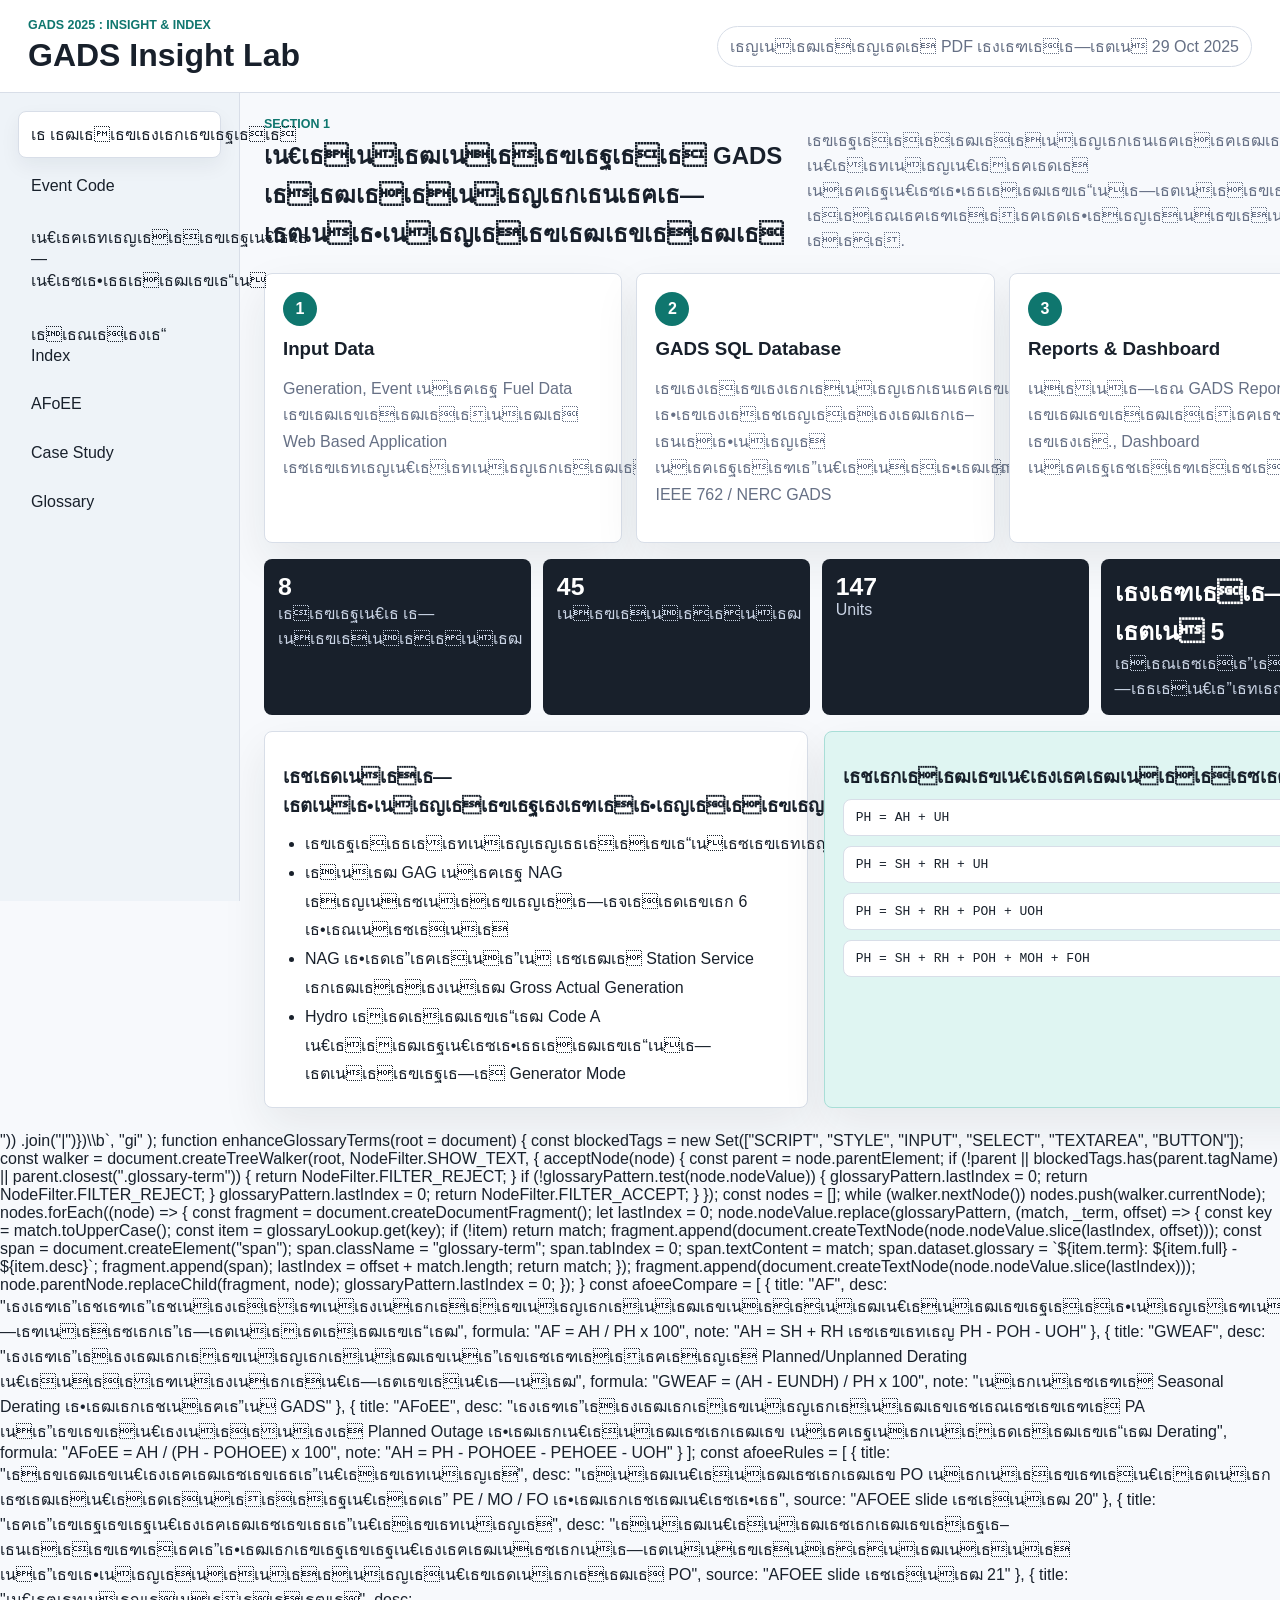
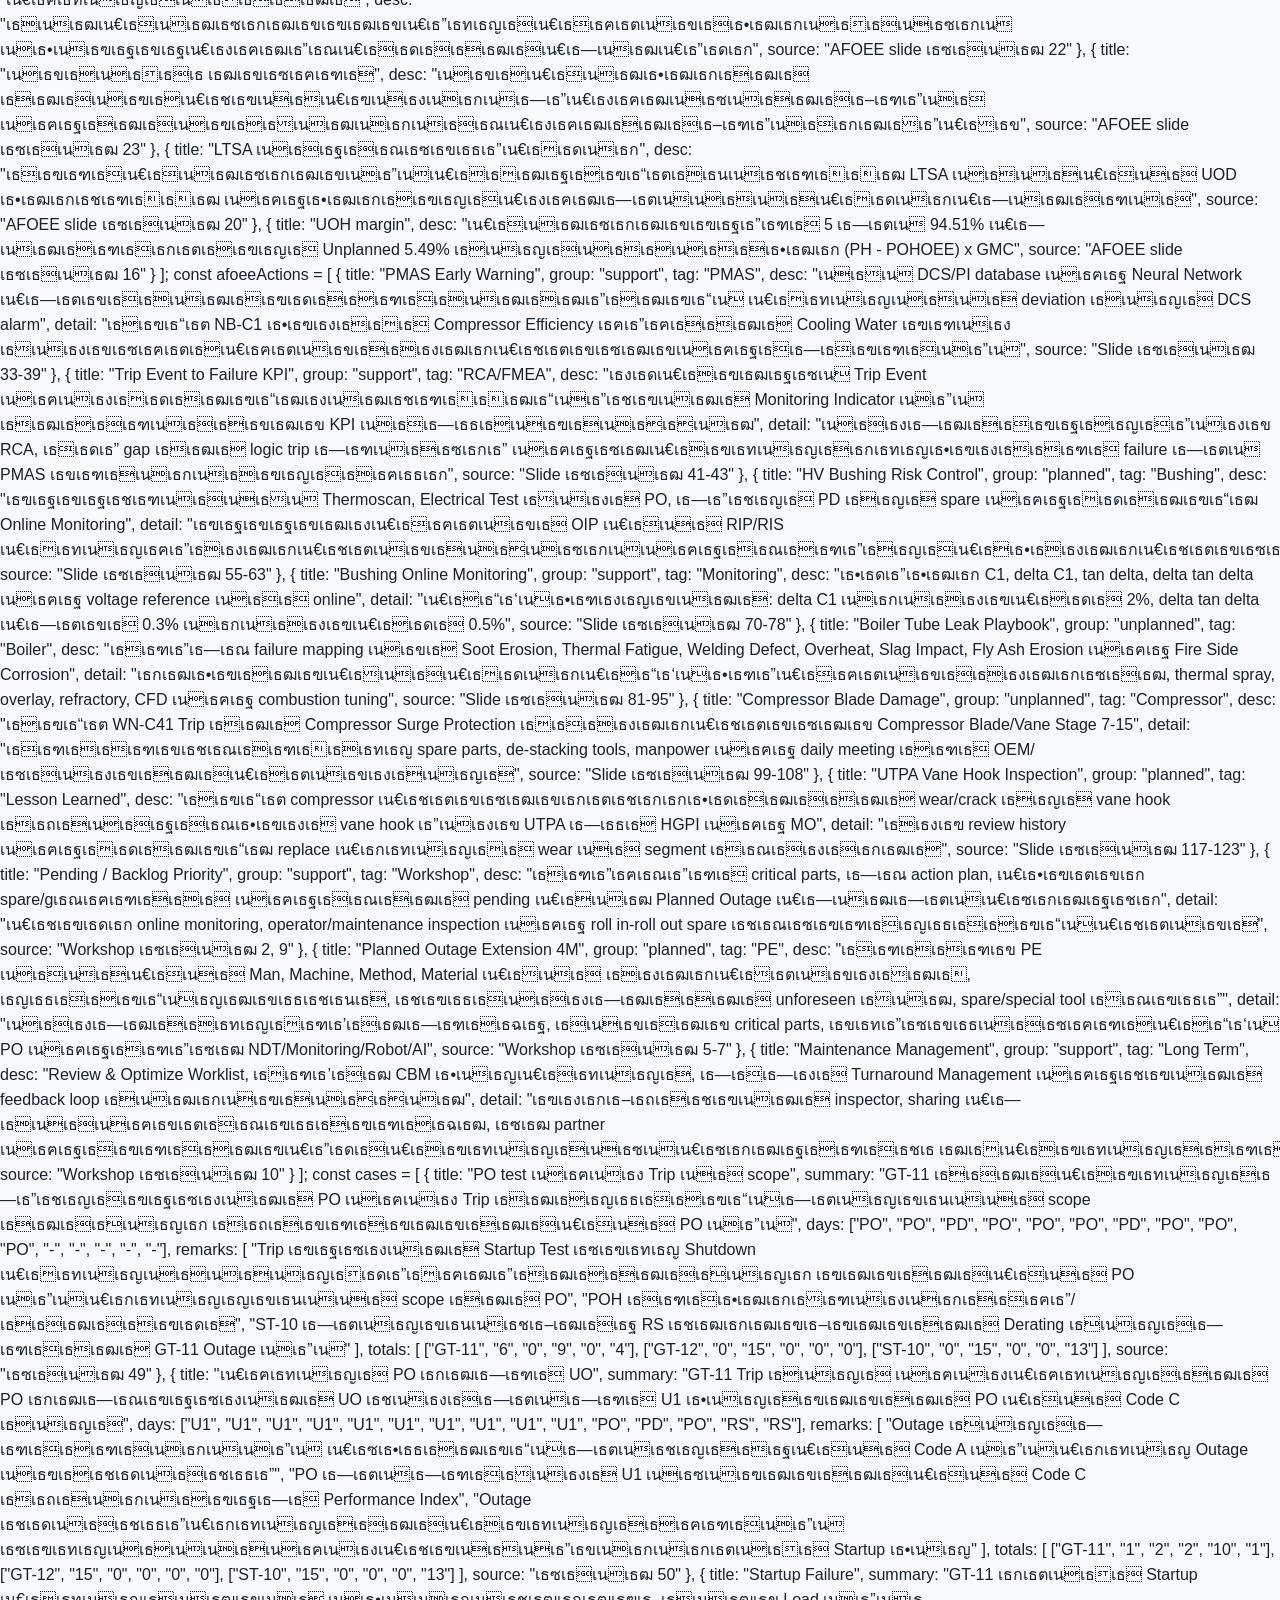
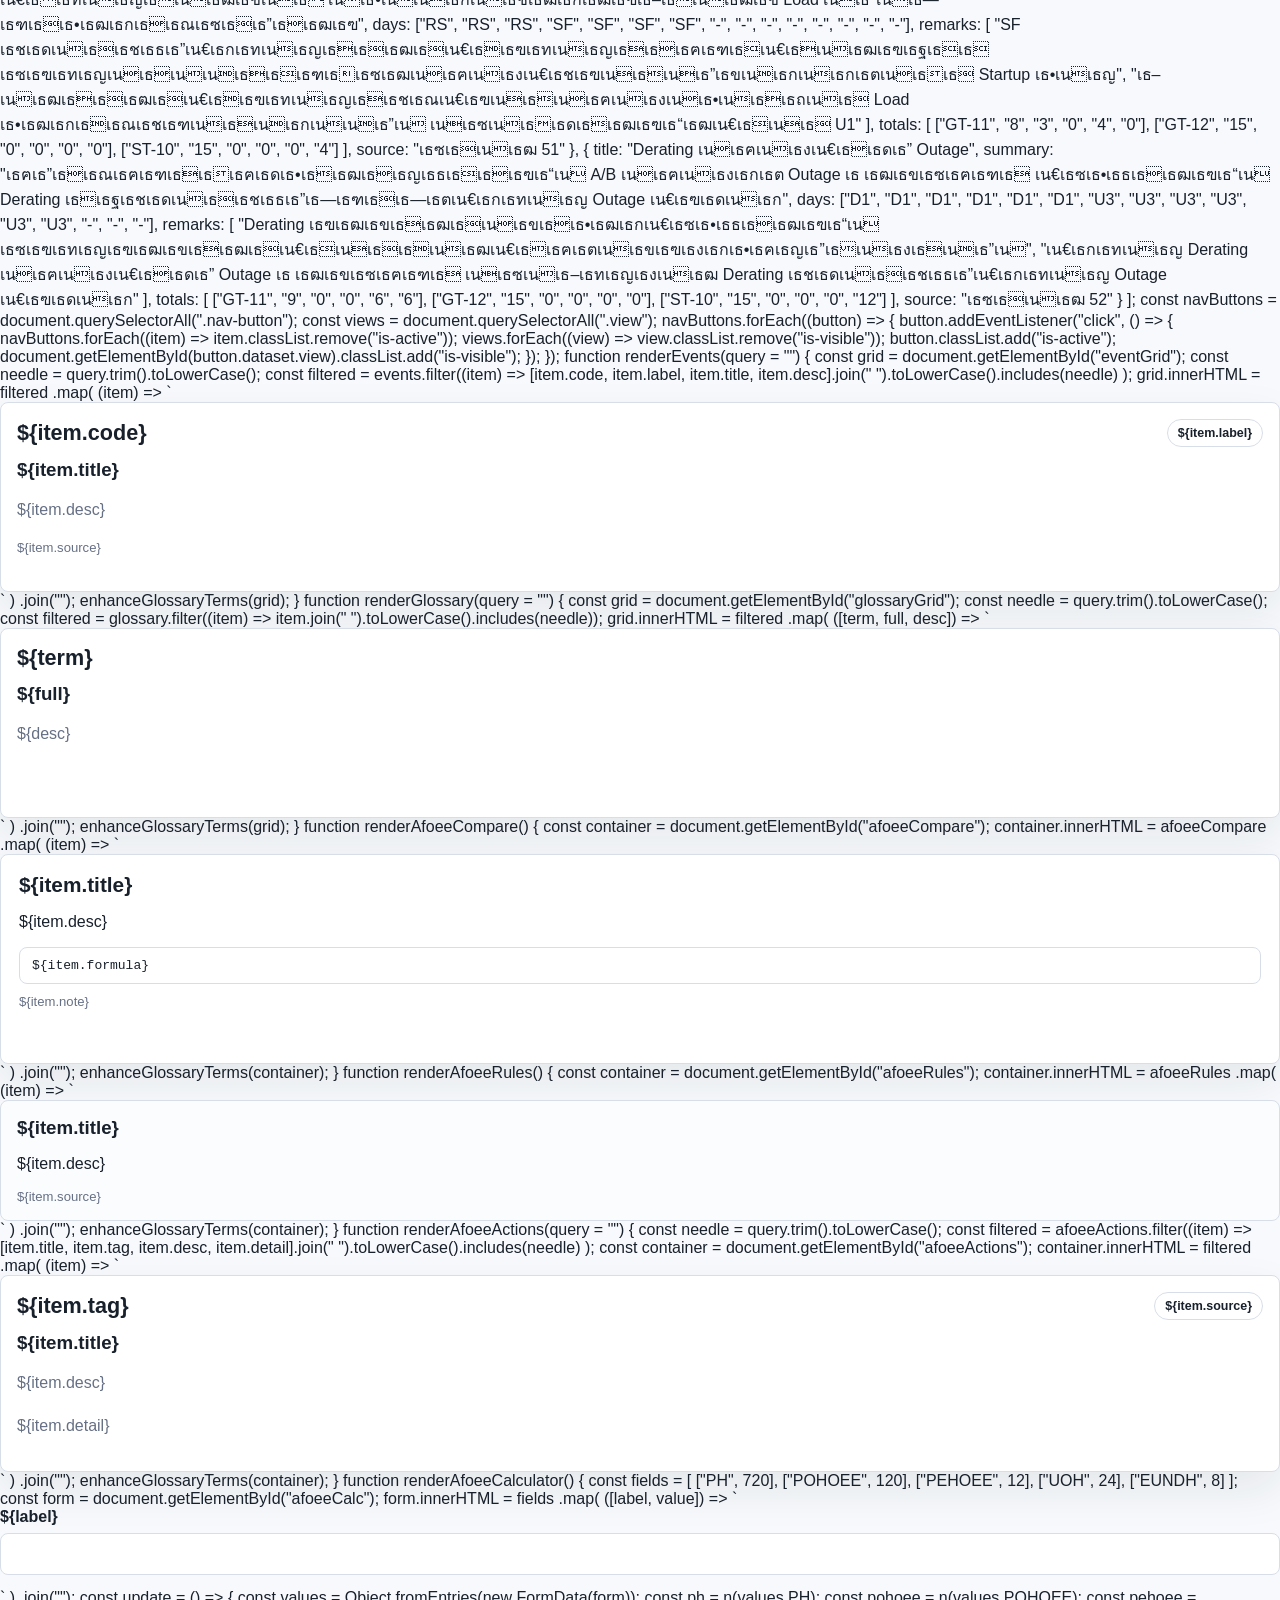
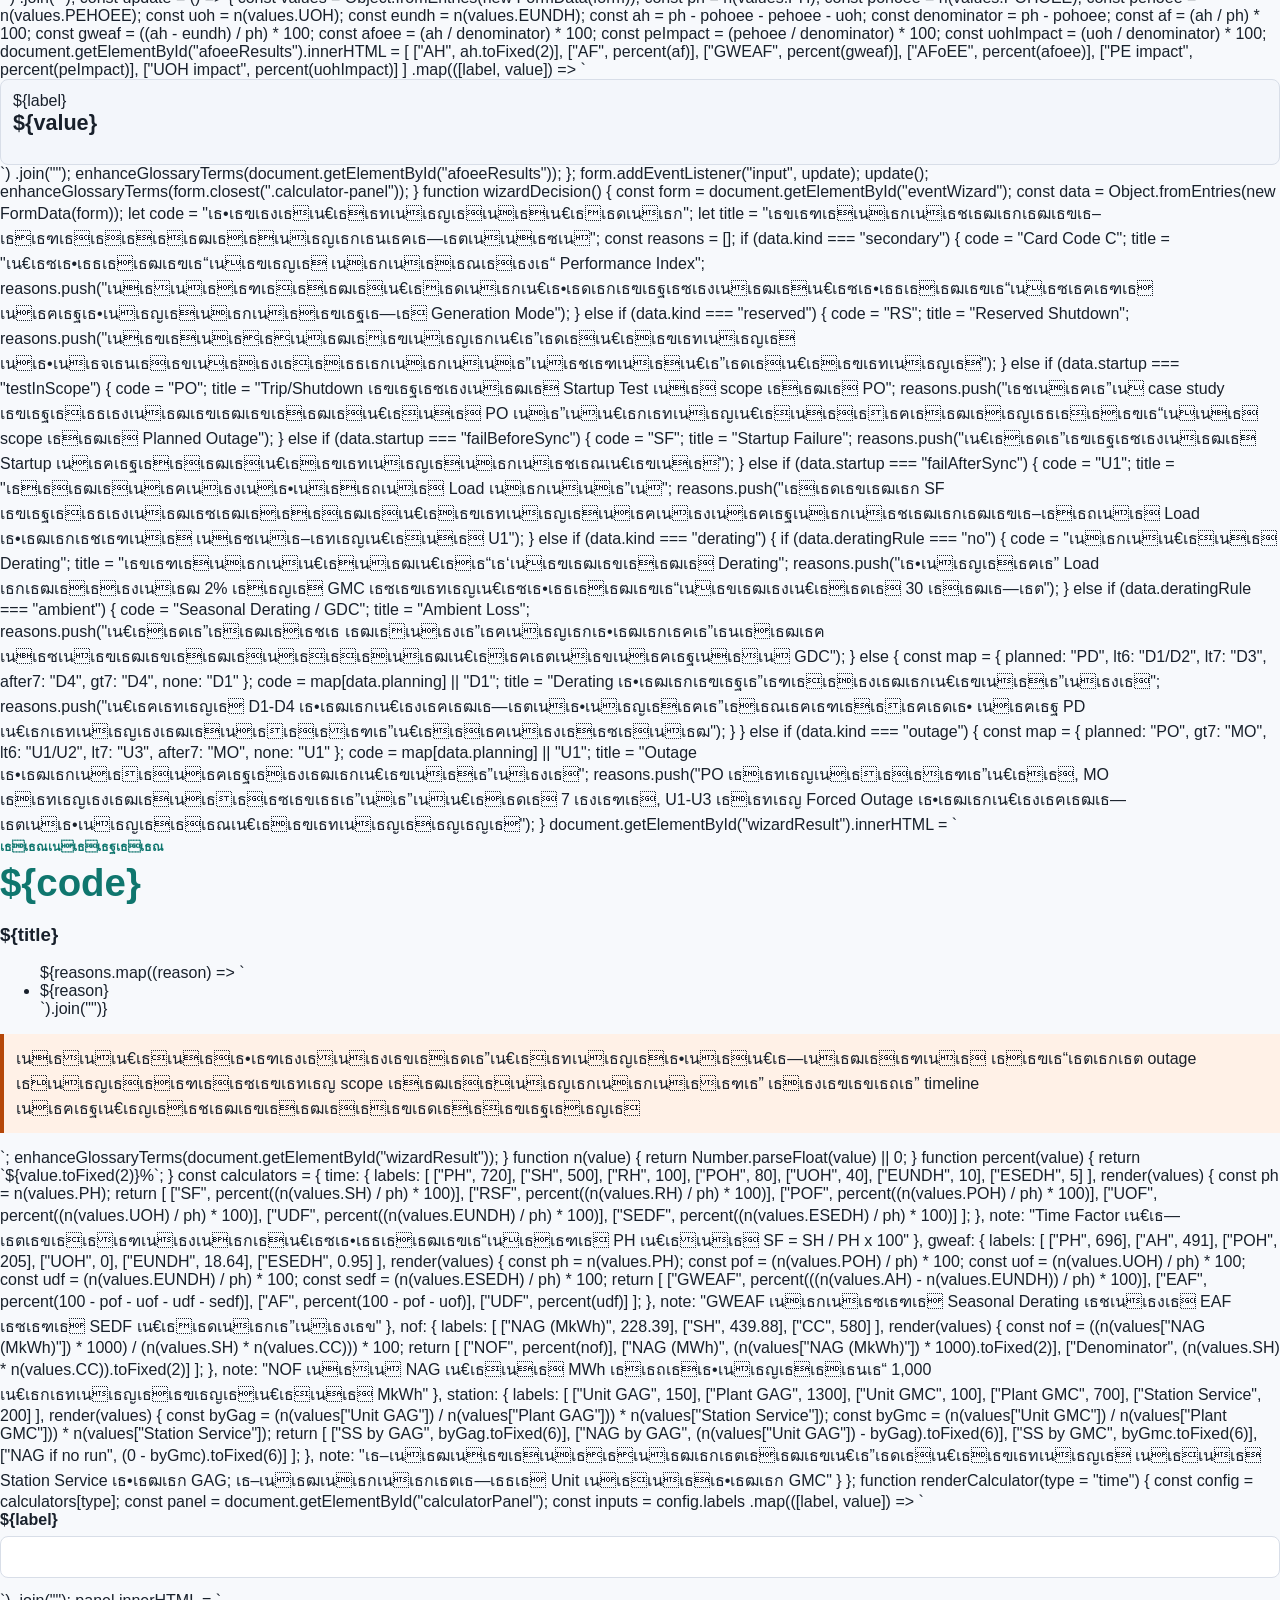
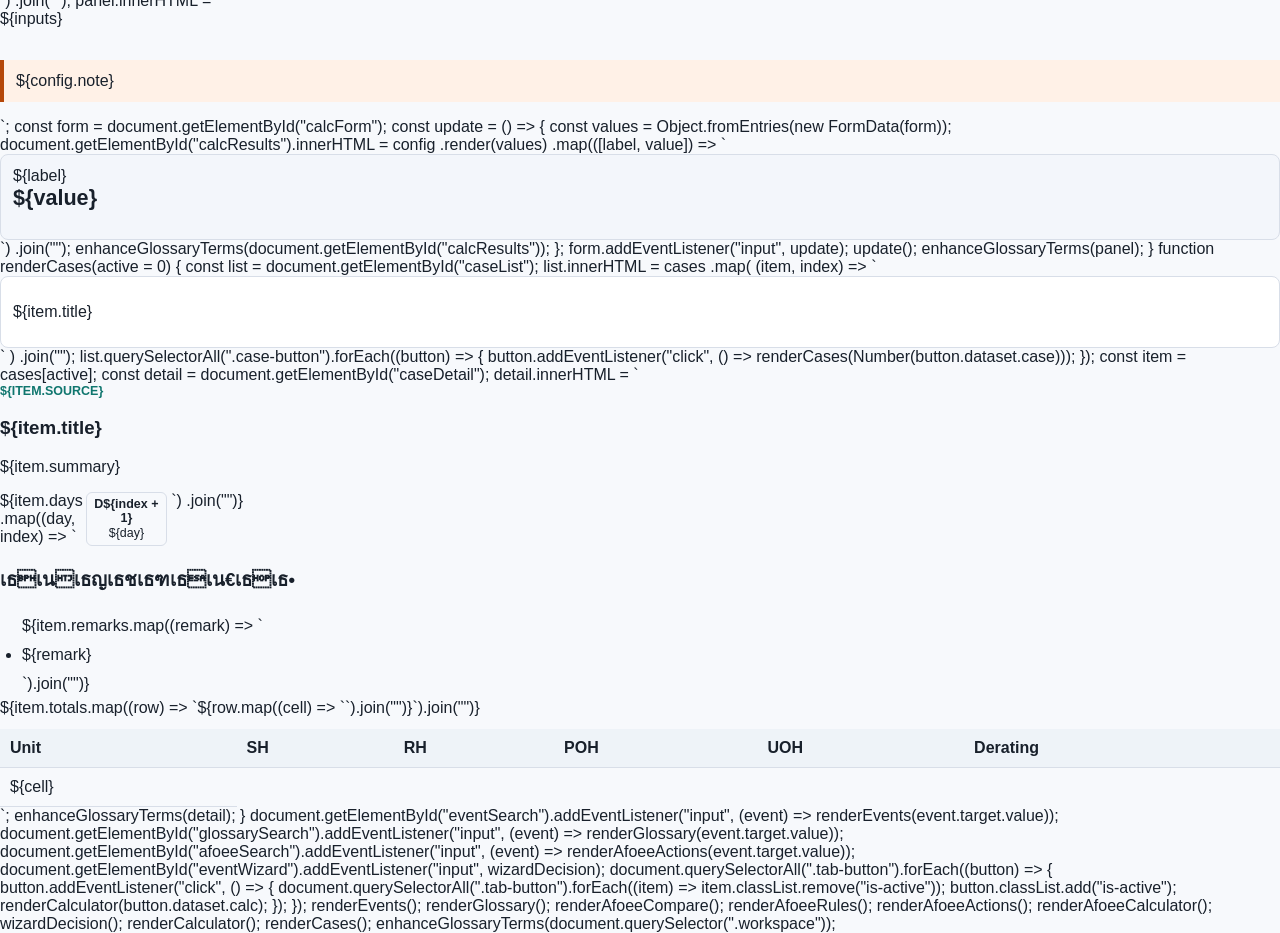
==== GADS-Insight-Lab-Standalone.html @ 8ad91e21 "Build GADS Insight Lab web app" ====
﻿<!doctype html>
<html lang="th">
  <head>
    <meta charset="utf-8" />
    <meta name="viewport" content="width=device-width, initial-scale=1" />
    <title>GADS 2025 Insight Lab</title>
    <style>
:root {
  --ink: #18202b;
  --muted: #667085;
  --line: #d8dee8;
  --paper: #f7f9fc;
  --white: #ffffff;
  --teal: #0f766e;
  --teal-soft: #dff5f2;
  --coral: #b54708;
  --coral-soft: #fff1e7;
  --indigo: #3538cd;
  --indigo-soft: #eceefe;
  --green: #287a3e;
  --red: #b42318;
  --shadow: 0 18px 45px rgba(24, 32, 43, 0.08);
}

* {
  box-sizing: border-box;
}

body {
  margin: 0;
  color: var(--ink);
  background: var(--paper);
  font-family: "Segoe UI", Tahoma, sans-serif;
  letter-spacing: 0;
}

button,
input,
select {
  font: inherit;
}

.topbar {
  min-height: 92px;
  display: flex;
  align-items: center;
  justify-content: space-between;
  gap: 20px;
  padding: 18px 28px;
  background: var(--white);
  border-bottom: 1px solid var(--line);
}

.topbar h1,
.section-head h2 {
  margin: 0;
}

.eyebrow {
  margin: 0 0 5px;
  color: var(--teal);
  font-size: 0.78rem;
  font-weight: 700;
  text-transform: uppercase;
}

.source-pill,
.legend {
  border: 1px solid var(--line);
  border-radius: 999px;
  padding: 7px 12px;
  color: var(--muted);
  background: var(--white);
  white-space: nowrap;
}

.app-shell {
  display: grid;
  grid-template-columns: 240px 1fr;
  min-height: calc(100vh - 92px);
}

.sidebar {
  position: sticky;
  top: 0;
  height: calc(100vh - 92px);
  padding: 18px;
  border-right: 1px solid var(--line);
  background: #eef3f8;
}

.nav-button,
.tab-button,
.case-button {
  width: 100%;
  min-height: 42px;
  border: 1px solid transparent;
  border-radius: 8px;
  background: transparent;
  color: var(--ink);
  cursor: pointer;
  text-align: left;
}

.nav-button {
  padding: 10px 12px;
  margin-bottom: 7px;
}

.nav-button:hover,
.nav-button.is-active {
  background: var(--white);
  border-color: var(--line);
  box-shadow: 0 8px 20px rgba(24, 32, 43, 0.06);
}

.workspace {
  padding: 24px;
  max-width: 1340px;
  width: 100%;
}

.view {
  display: none;
}

.view.is-visible {
  display: block;
}

.section-head {
  display: flex;
  align-items: flex-end;
  justify-content: space-between;
  gap: 24px;
  margin-bottom: 20px;
}

.section-head > p {
  max-width: 560px;
  margin: 0;
  color: var(--muted);
}

.flow-grid,
.event-grid,
.glossary-grid {
  display: grid;
  gap: 14px;
}

.flow-grid {
  grid-template-columns: repeat(3, minmax(0, 1fr));
}

.flow-node,
.panel,
.event-card,
.glossary-card,
.case-detail,
.decision-panel,
.calculator-panel {
  background: var(--white);
  border: 1px solid var(--line);
  border-radius: 8px;
  box-shadow: var(--shadow);
}

.flow-node {
  padding: 18px;
  min-height: 165px;
}

.flow-node span {
  display: inline-grid;
  place-items: center;
  width: 34px;
  height: 34px;
  border-radius: 50%;
  color: var(--white);
  background: var(--teal);
  font-weight: 800;
}

.flow-node h3,
.panel h3,
.event-card h3,
.glossary-card h3,
.case-detail h3 {
  margin: 12px 0 8px;
}

.flow-node p,
.event-card p,
.glossary-card p,
.case-detail p,
.panel p {
  color: var(--muted);
  line-height: 1.65;
}

.metric-strip {
  display: grid;
  grid-template-columns: repeat(4, minmax(0, 1fr));
  gap: 12px;
  margin: 16px 0;
}

.metric-strip div {
  min-height: 86px;
  padding: 14px;
  background: var(--ink);
  color: var(--white);
  border-radius: 8px;
}

.metric-strip strong {
  display: block;
  font-size: 1.55rem;
}

.metric-strip span {
  color: #c9d3e4;
}

.two-column,
.wizard-layout,
.afoee-hero {
  display: grid;
  grid-template-columns: minmax(0, 1fr) minmax(0, 1fr);
  gap: 16px;
}

.panel,
.decision-panel,
.calculator-panel,
.case-detail {
  padding: 18px;
}

.panel.accent {
  background: var(--teal-soft);
  border-color: #a8ded7;
}

.check-list {
  margin: 10px 0 0;
  padding-left: 22px;
  line-height: 1.8;
}

.formula-stack {
  display: grid;
  gap: 10px;
}

code {
  display: block;
  padding: 10px 12px;
  color: var(--ink);
  background: var(--white);
  border: 1px solid var(--line);
  border-radius: 8px;
  white-space: normal;
}

.glossary-term {
  position: relative;
  display: inline-flex;
  align-items: baseline;
  border-bottom: 1px dotted var(--teal);
  color: inherit;
  cursor: help;
}

.glossary-term:focus {
  outline: 2px solid #8fd7cf;
  outline-offset: 2px;
  border-radius: 4px;
}

.glossary-term::after {
  content: attr(data-glossary);
  position: absolute;
  left: 50%;
  bottom: calc(100% + 10px);
  z-index: 20;
  width: min(320px, 78vw);
  min-width: 220px;
  padding: 10px 12px;
  border: 1px solid #8fd7cf;
  border-radius: 8px;
  background: #10202b;
  color: var(--white);
  box-shadow: 0 14px 35px rgba(16, 32, 43, 0.22);
  font-size: 0.86rem;
  font-weight: 500;
  line-height: 1.55;
  white-space: normal;
  opacity: 0;
  pointer-events: none;
  transform: translate(-50%, 6px);
  transition: opacity 120ms ease, transform 120ms ease;
}

.glossary-term::before {
  content: "";
  position: absolute;
  left: 50%;
  bottom: calc(100% + 3px);
  z-index: 21;
  width: 12px;
  height: 12px;
  background: #10202b;
  border-right: 1px solid #8fd7cf;
  border-bottom: 1px solid #8fd7cf;
  opacity: 0;
  pointer-events: none;
  transform: translate(-50%, 6px) rotate(45deg);
  transition: opacity 120ms ease, transform 120ms ease;
}

.glossary-term:hover::after,
.glossary-term:hover::before,
.glossary-term:focus::after,
.glossary-term:focus::before {
  opacity: 1;
  transform: translate(-50%, 0);
}

.search-input {
  width: min(380px, 100%);
  min-height: 42px;
  border: 1px solid var(--line);
  border-radius: 8px;
  padding: 9px 12px;
  background: var(--white);
}

.legend-row {
  display: flex;
  flex-wrap: wrap;
  gap: 8px;
  margin-bottom: 14px;
}

.legend.planned,
.badge.planned {
  background: var(--teal-soft);
  color: var(--teal);
  border-color: #a8ded7;
}

.legend.unplanned,
.badge.unplanned {
  background: var(--coral-soft);
  color: var(--coral);
  border-color: #ffd1b8;
}

.legend.derating,
.badge.derating {
  background: var(--indigo-soft);
  color: var(--indigo);
  border-color: #c8ceff;
}

.legend.support,
.badge.support {
  background: #eef4ff;
  color: #175cd3;
  border-color: #c7d7fe;
}

.event-grid,
.glossary-grid {
  grid-template-columns: repeat(3, minmax(0, 1fr));
}

.event-card,
.glossary-card {
  padding: 16px;
  min-height: 190px;
}

.afoee-compare,
.afoee-rules {
  display: grid;
  grid-template-columns: repeat(3, minmax(0, 1fr));
  gap: 14px;
  margin: 16px 0;
}

.compare-card {
  min-height: 210px;
  padding: 18px;
  border: 1px solid var(--line);
  border-radius: 8px;
  background: var(--white);
  box-shadow: var(--shadow);
}

.compare-card strong {
  display: block;
  margin-bottom: 8px;
  font-size: 1.3rem;
}

.compare-card code {
  margin-top: 12px;
}

.rule-card {
  padding: 16px;
  border: 1px solid var(--line);
  border-radius: 8px;
  background: #fbfcfe;
}

.rule-card h3 {
  margin: 0 0 8px;
}

.subhead {
  margin-top: 24px;
}

.badge {
  display: inline-flex;
  align-items: center;
  min-height: 28px;
  border: 1px solid var(--line);
  border-radius: 999px;
  padding: 4px 10px;
  font-size: 0.78rem;
  font-weight: 700;
}

.code-title {
  display: flex;
  align-items: center;
  justify-content: space-between;
  gap: 10px;
}

.code-title strong {
  font-size: 1.35rem;
}

.source {
  margin-top: 10px;
  color: var(--muted);
  font-size: 0.82rem;
}

label {
  display: grid;
  gap: 7px;
  margin-bottom: 14px;
  font-weight: 700;
}

select,
.number-input {
  width: 100%;
  min-height: 42px;
  border: 1px solid var(--line);
  border-radius: 8px;
  padding: 8px 10px;
  background: var(--white);
  color: var(--ink);
}

.decision-code {
  font-size: 2.4rem;
  font-weight: 800;
  color: var(--teal);
}

.decision-panel ul {
  line-height: 1.75;
  padding-left: 20px;
}

.calc-tabs {
  display: flex;
  gap: 8px;
  margin-bottom: 14px;
  overflow-x: auto;
}

.tab-button {
  width: auto;
  min-width: 150px;
  padding: 8px 12px;
  text-align: center;
  border-color: var(--line);
  background: var(--white);
}

.tab-button.is-active {
  color: var(--white);
  background: var(--ink);
}

.calc-grid {
  display: grid;
  grid-template-columns: repeat(4, minmax(0, 1fr));
  gap: 12px;
}

.result-grid {
  display: grid;
  grid-template-columns: repeat(4, minmax(0, 1fr));
  gap: 10px;
  margin-top: 16px;
}

.result-box {
  min-height: 86px;
  padding: 12px;
  background: #f3f6fb;
  border: 1px solid var(--line);
  border-radius: 8px;
}

.result-box strong {
  display: block;
  font-size: 1.35rem;
}

.case-list {
  display: grid;
  grid-template-columns: repeat(4, minmax(0, 1fr));
  gap: 10px;
  margin-bottom: 14px;
}

.case-button {
  min-height: 72px;
  padding: 12px;
  background: var(--white);
  border-color: var(--line);
}

.case-button.is-active {
  color: var(--white);
  background: var(--teal);
  border-color: var(--teal);
}

.timeline {
  display: grid;
  grid-template-columns: repeat(15, minmax(34px, 1fr));
  gap: 4px;
  margin: 16px 0;
}

.day {
  min-height: 54px;
  display: grid;
  place-items: center;
  padding: 4px;
  border-radius: 6px;
  border: 1px solid var(--line);
  background: #f7f9fc;
  font-size: 0.78rem;
  text-align: center;
}

.day.po,
.day.pd {
  background: var(--teal-soft);
}

.day.uo,
.day.sf {
  background: var(--coral-soft);
}

.day.rs {
  background: #eef4ff;
}

.day.d1,
.day.d3 {
  background: var(--indigo-soft);
}

.totals {
  width: 100%;
  border-collapse: collapse;
  margin-top: 12px;
  overflow: hidden;
}

.totals th,
.totals td {
  padding: 10px;
  border-bottom: 1px solid var(--line);
  text-align: left;
}

.totals th {
  background: #eef3f8;
}

.note {
  padding: 12px;
  border-left: 4px solid var(--coral);
  background: var(--coral-soft);
}

@media (max-width: 980px) {
  .app-shell {
    grid-template-columns: 1fr;
  }

  .sidebar {
    position: static;
    height: auto;
    display: grid;
    grid-template-columns: repeat(3, minmax(0, 1fr));
    gap: 8px;
  }

  .nav-button {
    margin: 0;
    text-align: center;
  }

  .section-head,
  .topbar {
    align-items: flex-start;
    flex-direction: column;
  }

  .flow-grid,
  .event-grid,
  .glossary-grid,
  .two-column,
  .wizard-layout,
  .afoee-hero,
  .afoee-compare,
  .afoee-rules,
  .metric-strip,
  .case-list,
  .calc-grid,
  .result-grid {
    grid-template-columns: 1fr 1fr;
  }
}

@media (max-width: 640px) {
  .topbar,
  .workspace,
  .sidebar {
    padding: 14px;
  }

  .sidebar,
  .flow-grid,
  .event-grid,
  .glossary-grid,
  .two-column,
  .wizard-layout,
  .afoee-hero,
  .afoee-compare,
  .afoee-rules,
  .metric-strip,
  .case-list,
  .calc-grid,
  .result-grid {
    grid-template-columns: 1fr;
  }

  .timeline {
    grid-template-columns: repeat(5, minmax(40px, 1fr));
  }
}

</style>
  </head>
  <body>
    <header class="topbar">
      <div>
        <p class="eyebrow">GADS 2025 : Insight & Index</p>
        <h1>GADS Insight Lab</h1>
      </div>
      <div class="source-pill">เธญเนเธฒเธเธญเธดเธ PDF เธงเธฑเธเธ—เธตเน 29 Oct 2025</div>
    </header>

    <main class="app-shell">
      <aside class="sidebar" aria-label="เน€เธกเธเธนเธซเธฅเธฑเธ">
        <button class="nav-button is-active" data-view="overview">เธ เธฒเธเธฃเธงเธกเธฃเธฐเธเธ</button>
        <button class="nav-button" data-view="events">Event Code</button>
        <button class="nav-button" data-view="wizard">เน€เธฅเธทเธญเธเธเธฃเธฐเน€เธ เธ—เน€เธซเธ•เธธเธเธฒเธฃเธ“เน</button>
        <button class="nav-button" data-view="calculators">เธเธณเธเธงเธ“ Index</button>
        <button class="nav-button" data-view="afoee">AFoEE</button>
        <button class="nav-button" data-view="cases">Case Study</button>
        <button class="nav-button" data-view="glossary">Glossary</button>
      </aside>

      <section class="workspace">
        <section class="view is-visible" id="overview">
          <div class="section-head">
            <div>
              <p class="eyebrow">Section 1</p>
              <h2>เน€เธเนเธฒเนเธเธฃเธฐเธเธ GADS เธเธฒเธเธเนเธญเธกเธนเธฅเธ—เธตเนเธ•เนเธญเธเธฃเธฒเธขเธเธฒเธ</h2>
            </div>
            <p>เธฃเธฐเธเธเธเธฒเธเธเนเธญเธกเธนเธฅเธเธฅเธฒเธเธชเธณเธซเธฃเธฑเธเธเนเธญเธกเธนเธฅเธเธฒเธฃเธเธฅเธดเธ• เน€เธเธทเนเธญเน€เธเธฅเธดเธ เนเธฅเธฐเน€เธซเธ•เธธเธเธฒเธฃเธ“เนเธ—เธตเนเธเธฃเธฐเธ—เธเธเธณเธฅเธฑเธเธเธฅเธดเธ•เธเธญเธเนเธฃเธเนเธเธเนเธฒ เธเธเธ.</p>
          </div>

          <div class="flow-grid">
            <article class="flow-node">
              <span>1</span>
              <h3>Input Data</h3>
              <p>Generation, Event เนเธฅเธฐ Fuel Data เธฃเธฒเธขเธเธฒเธเธเนเธฒเธ Web Based Application เธซเธฃเธทเธญเน€เธเธทเนเธญเธกเธเธฒเธเธเนเธญเธกเธนเธฅเนเธฃเธเนเธเธเนเธฒ</p>
            </article>
            <article class="flow-node">
              <span>2</span>
              <h3>GADS SQL Database</h3>
              <p>เธฃเธงเธเธฃเธงเธกเธเนเธญเธกเธนเธฅเธฃเธฒเธขเน€เธ”เธทเธญเธ เธ•เธฃเธงเธเธชเธญเธเธเธงเธฒเธกเธ–เธนเธเธ•เนเธญเธ เนเธฅเธฐเธเธฑเธ”เน€เธเนเธเธ•เธฒเธกเธเธดเธขเธฒเธก IEEE 762 / NERC GADS</p>
            </article>
            <article class="flow-node">
              <span>3</span>
              <h3>Reports & Dashboard</h3>
              <p>เนเธเนเธ—เธณ GADS Report 1-8, เธฃเธฒเธขเธเธฒเธเธเธฅเธชเธฒเธขเธเธฒเธ เธฃเธงเธ., Dashboard เนเธฅเธฐเธชเธเธฑเธเธชเธเธธเธเธซเธเนเธงเธขเธเธฒเธเธญเธทเนเธ</p>
            </article>
          </div>

          <div class="metric-strip">
            <div><strong>8</strong><span>เธเธฃเธฐเน€เธ เธ—เนเธฃเธเนเธเธเนเธฒ</span></div>
            <div><strong>45</strong><span>เนเธฃเธเนเธเธเนเธฒ</span></div>
            <div><strong>147</strong><span>Units</span></div>
            <div><strong>เธงเธฑเธเธ—เธตเน 5</strong><span>เธเธณเธซเธเธ”เธเธณเน€เธเนเธฒเธเนเธญเธกเธนเธฅเธ—เธธเธเน€เธ”เธทเธญเธ</span></div>
          </div>

          <div class="two-column">
            <section class="panel">
              <h3>เธชเธดเนเธเธ—เธตเนเธ•เนเธญเธเธฃเธฐเธงเธฑเธเธ•เธญเธเธเธฃเธญเธเธเนเธญเธกเธนเธฅ</h3>
              <ul class="check-list">
                <li>เธฃเธฐเธเธธเธเธทเนเธญเธญเธธเธเธเธฃเธ“เนเธซเธฃเธทเธญเธชเธฑเธเธเธฒเธ“เน€เธเนเธเธเธทเนเธญเน€เธ•เนเธก</li>
                <li>เธเนเธฒ GAG เนเธฅเธฐ NAG เธเธญเนเธซเนเธเธฃเธญเธเธ—เธจเธเธดเธขเธก 6 เธ•เธณเนเธซเธเนเธ</li>
                <li>NAG เธ•เธดเธ”เธฅเธเนเธ”เน เธซเธฒเธ Station Service เธกเธฒเธเธเธงเนเธฒ Gross Actual Generation</li>
                <li>Hydro เธเธดเธเธฒเธฃเธ“เธฒ Code A เน€เธเธเธฒเธฐเน€เธซเธ•เธธเธเธฒเธฃเธ“เนเธ—เธตเนเธเธฃเธฐเธ—เธ Generator Mode</li>
              </ul>
            </section>
            <section class="panel accent">
              <h3>เธชเธกเธเธฒเธฃเน€เธงเธฅเธฒเนเธเธเธซเธฅเธฑเธ</h3>
              <div class="formula-stack">
                <code>PH = AH + UH</code>
                <code>PH = SH + RH + UH</code>
                <code>PH = SH + RH + POH + UOH</code>
                <code>PH = SH + RH + POH + MOH + FOH</code>
              </div>
            </section>
          </div>
        </section>

        <section class="view" id="events">
          <div class="section-head">
            <div>
              <p class="eyebrow">Section 2</p>
              <h2>Event Code เธ—เธตเนเธชเนเธเธเธฅเธ•เนเธญ Performance Index</h2>
            </div>
            <input class="search-input" id="eventSearch" type="search" placeholder="เธเนเธเธซเธฒ เน€เธเนเธ PO, U1, Derating" />
          </div>
          <div class="legend-row">
            <span class="legend planned">Planned</span>
            <span class="legend unplanned">Unplanned</span>
            <span class="legend derating">Derating</span>
            <span class="legend support">Support</span>
          </div>
          <div class="event-grid" id="eventGrid"></div>
        </section>

        <section class="view" id="wizard">
          <div class="section-head">
            <div>
              <p class="eyebrow">Decision Helper</p>
              <h2>เธเนเธงเธขเน€เธฅเธทเธญเธ Event Type เธเธฒเธเน€เธเธทเนเธญเธเนเธเธเธฃเธดเธ</h2>
            </div>
            <p>เธ•เธญเธเธเธณเธ–เธฒเธกเธชเธฑเนเธ เน เน€เธเธทเนเธญเธ”เธนเธเธณเนเธเธฐเธเธณเน€เธเธทเนเธญเธเธ•เนเธ เธเธฃเนเธญเธกเน€เธซเธ•เธธเธเธฅเธญเนเธฒเธเธญเธดเธเธเธฒเธเธเธดเธขเธฒเธกเนเธเนเธเธฅเน</p>
          </div>
          <div class="wizard-layout">
            <form class="panel" id="eventWizard">
              <label>
                เธฅเธฑเธเธฉเธ“เธฐเน€เธซเธ•เธธเธเธฒเธฃเธ“เน
                <select name="kind">
                  <option value="outage">เธซเธขเธธเธ”เน€เธเธฃเธทเนเธญเธ / เนเธกเนเธเธฃเนเธญเธกเน€เธ”เธดเธเน€เธเธฃเธทเนเธญเธ</option>
                  <option value="derating">เธฅเธ”เธเธณเธฅเธฑเธเธเธฅเธดเธ• เนเธ•เนเธขเธฑเธเน€เธ”เธดเธเน€เธเธฃเธทเนเธญเธเนเธ”เน</option>
                  <option value="reserved">เธเธฃเนเธญเธกเน€เธ”เธดเธเน€เธเธฃเธทเนเธญเธ เนเธ•เนเนเธกเนเนเธ”เนเธ–เธนเธเธชเธฑเนเธเน€เธ”เธดเธเน€เธเธฃเธทเนเธญเธ</option>
                  <option value="secondary">เธเธฒเธเน€เธเธดเนเธกเน€เธ•เธดเธกเธฃเธฐเธซเธงเนเธฒเธเน€เธซเธ•เธธเธเธฒเธฃเธ“เนเธซเธฅเธฑเธ</option>
                </select>
              </label>
              <label>
                เธกเธตเนเธเธเธฅเนเธงเธเธซเธเนเธฒเธเธฑเธ”เน€เธเธเธซเธฃเธทเธญเนเธกเน
                <select name="planning">
                  <option value="planned">เธกเธตเนเธเธ Planned Outage</option>
                  <option value="gt7">เธงเธฒเธเนเธเธเธซเธขเธธเธ”เนเธ”เนเธฅเนเธงเธเธซเธเนเธฒเน€เธเธดเธ 7 เธงเธฑเธ</option>
                  <option value="lt6">เธ•เนเธญเธเธ”เธณเน€เธเธดเธเธเธฒเธฃเธ—เธฑเธเธ—เธตเธซเธฃเธทเธญเธ เธฒเธขเนเธ 6 เธเธฑเนเธงเนเธกเธ</option>
                  <option value="lt7">เน€เธฅเธทเนเธญเธเนเธ”เนเน€เธเธดเธ 6 เธเธฑเนเธงเนเธกเธ เนเธ•เนเนเธกเนเน€เธเธดเธ 7 เธงเธฑเธ</option>
                  <option value="after7">เน€เธฅเธทเนเธญเธเนเธ”เนเน€เธเธดเธ 7 เธงเธฑเธ เธเนเธญเธ PO เธเธฃเธฑเนเธเธซเธเนเธฒ</option>
                  <option value="none">เนเธกเนเน€เธเธตเนเธขเธงเธเธฑเธเนเธเธ</option>
                </select>
              </label>
              <label>
                เธชเธ–เธฒเธเธฐเธฃเธฐเธซเธงเนเธฒเธ Startup
                <select name="startup">
                  <option value="none">เนเธกเนเนเธเน Startup</option>
                  <option value="failBeforeSync">Startup เนเธฅเนเธงเธเธเธฒเธเน€เธเธฃเธทเนเธญเธเนเธกเนเธชเธณเน€เธฃเนเธ</option>
                  <option value="failAfterSync">เธเธเธฒเธเนเธฅเนเธง เนเธ•เนเธเธถเนเธ Load เธ•เธฒเธกเธชเธฑเนเธเนเธกเนเนเธ”เน</option>
                  <option value="testInScope">Trip/Shutdown เธฃเธฐเธซเธงเนเธฒเธ Startup Test เนเธ scope เธเธฒเธ PO</option>
                </select>
              </label>
              <label>
                เธเธฒเธฃเธฅเธ”เธเธณเธฅเธฑเธเธเธฅเธดเธ•เน€เธเนเธฒเน€เธเธ“เธ‘เน Derating เธซเธฃเธทเธญเนเธกเน
                <select name="deratingRule">
                  <option value="yes">เธฅเธ” Load เธกเธฒเธเธเธงเนเธฒ 2% เธเธญเธ GMC เธซเธฃเธทเธญเธขเธฒเธงเน€เธเธดเธ 30 เธเธฒเธ—เธต</option>
                  <option value="no">เนเธกเนเน€เธเนเธฒเน€เธเธ“เธ‘เน</option>
                  <option value="ambient">เน€เธเธดเธ”เธเธฒเธ Ambient / Seasonal Loss</option>
                </select>
              </label>
            </form>
            <section class="decision-panel" id="wizardResult"></section>
          </div>
        </section>

        <section class="view" id="calculators">
          <div class="section-head">
            <div>
              <p class="eyebrow">Section 3</p>
              <h2>เน€เธเธฃเธทเนเธญเธเธเธดเธ”เน€เธฅเธ Performance Index</h2>
            </div>
            <p>เนเธชเนเธเนเธฒเธ•เธฑเธงเธญเธขเนเธฒเธเนเธฅเนเธงเธ”เธนเธเธฅเธ—เธฑเธเธ—เธต เน€เธซเธกเธฒเธฐเธชเธณเธซเธฃเธฑเธเธ—เธงเธ logic เธเนเธญเธเธฃเธฒเธขเธเธฒเธเธเนเธญเธกเธนเธฅเธเธฃเธดเธ</p>
          </div>
          <div class="calc-tabs" role="tablist" aria-label="เน€เธฅเธทเธญเธเน€เธเธฃเธทเนเธญเธเธเธดเธ”เน€เธฅเธ">
            <button class="tab-button is-active" data-calc="time">Time Factors</button>
            <button class="tab-button" data-calc="gweaf">GWEAF / EAF</button>
            <button class="tab-button" data-calc="nof">NOF</button>
            <button class="tab-button" data-calc="station">Station Service</button>
          </div>
          <div class="calculator-panel" id="calculatorPanel"></div>
        </section>

        <section class="view" id="cases">
          <div class="section-head">
            <div>
              <p class="eyebrow">Case Study</p>
              <h2>เธเธณเธฅเธญเธเน€เธซเธ•เธธเธเธฒเธฃเธ“เนเธเธฒเธเธชเนเธฅเธ”เน</h2>
            </div>
            <p>เน€เธฅเธทเธญเธเน€เธเธชเน€เธเธทเนเธญเธ”เธน timeline, Event Type เนเธฅเธฐเธเนเธญเธชเธฃเธธเธเธเธฑเนเธงเนเธกเธเธเธญเธเนเธ•เนเธฅเธฐ Unit</p>
          </div>
          <div class="case-list" id="caseList"></div>
          <section class="case-detail" id="caseDetail"></section>
        </section>

        <section class="view" id="afoee">
          <div class="section-head">
            <div>
              <p class="eyebrow">AFoEE Workshop 2024</p>
              <h2>Availability Factor OEE</h2>
            </div>
            <p>เธ•เธฑเธงเธเธตเนเธงเธฑเธ”เธเธงเธฒเธกเธเธฃเนเธญเธกเธเนเธฒเธขเธ—เธตเนเธขเธเน€เธงเนเธเธเนเธงเธ Planned Outage เธ•เธฒเธกเน€เธเนเธฒเธซเธกเธฒเธข เนเธฅเธฐเนเธกเนเธซเธฑเธเธเธฅเธเธฃเธฐเธ—เธเธเธฒเธ Derating</p>
          </div>

          <div class="afoee-hero">
            <section class="panel accent">
              <h3>เธเธดเธขเธฒเธกเนเธเธเธซเธฅเธฑเธ</h3>
              <p>AFoEE เธเธทเธญเธญเธฑเธ•เธฃเธฒเธชเนเธงเธเธเธญเธเธเธฑเนเธงเนเธกเธเธ—เธตเนเนเธฃเธเนเธเธเนเธฒเธเธฃเนเธญเธกเธเนเธฒเธขเนเธเธเนเธฒ เธ•เนเธญเธเธฑเนเธงเนเธกเธเธ—เธตเนเธเธฃเธฐเน€เธกเธดเธเธเธฅ เธซเธฅเธฑเธเธขเธเน€เธงเนเธ Planned Outage เธ—เธตเนเนเธกเนเน€เธเธดเธเน€เธเนเธฒเธซเธกเธฒเธข</p>
              <div class="formula-stack">
                <code>AH = PH - POHOEE - PEHOEE - UOH</code>
                <code>AFoEE = AH / (PH - POHOEE) x 100</code>
              </div>
            </section>
            <section class="panel">
              <h3>เธเธญเธเน€เธเธ•เธ—เธตเนเธเธณเธกเธฒเธเธฃเธฐเน€เธกเธดเธ</h3>
              <ul class="check-list">
                <li>เนเธฃเธเนเธเธเนเธฒเธ—เธตเนเธญเธขเธนเนเนเธ Contracted Capacity เธ•เธฒเธก PDP เธซเธฅเธฑเธ COD</li>
                <li>เนเธกเนเธญเธขเธนเนเธ เธฒเธขเนเธ•เน Warranty เนเธฅเธฐเนเธกเนเนเธเนเธเนเธงเธ 2 เธเธตเธเนเธญเธเธเธฅเธ”เน€เธเธฃเธทเนเธญเธเธ•เธฒเธก PDP/เธกเธ•เธด เธเธเธ.</li>
                <li>เธเธต 2567 เนเธเนเนเธฃเธเนเธเธเนเธฒเธ—เธตเนเธกเธต Dispatch Factor เธกเธฒเธเธเธงเนเธฒ 0.1</li>
                <li>เธเธณเธเธงเธ“เธ เธฒเธเธฃเธงเธกเธ”เนเธงเธข GMC Weighted Average เธเนเธญเธเน€เธเนเธฒเธชเธนเธ•เธฃ AFoEE</li>
              </ul>
            </section>
          </div>

          <div class="afoee-compare" id="afoeeCompare"></div>

          <div class="two-column">
            <section class="calculator-panel">
              <div class="code-title">
                <h3>AFoEE Calculator</h3>
                <span class="badge planned">Time Based</span>
              </div>
              <form class="calc-grid afoee-form" id="afoeeCalc"></form>
              <div class="result-grid" id="afoeeResults"></div>
              <p class="note">เธ–เนเธฒเธเธดเธ”เธ เธฒเธเธฃเธงเธกเธซเธฅเธฒเธข Unit เนเธซเนเธ—เธณ GMC Weighted Average เธเธญเธ PH, AH เนเธฅเธฐ POHOEE เธเนเธญเธ เนเธฅเนเธงเธเธถเธเธเธณเธเธฅเธฃเธงเธกเน€เธเนเธฒเธชเธนเธ•เธฃ</p>
            </section>

            <section class="calculator-panel">
              <div class="code-title">
                <h3>เน€เธเนเธฒเธซเธกเธฒเธข AFOEE 2567</h3>
                <span class="badge support">PA</span>
              </div>
              <table class="totals">
                <thead><tr><th>เธฃเธฐเธ”เธฑเธ</th><th>1</th><th>2</th><th>3</th><th>4</th><th>5</th></tr></thead>
                <tbody><tr><td>AFOEE</td><td>91.19%</td><td>92.02%</td><td>92.85%</td><td>93.68%</td><td>94.51%</td></tr></tbody>
              </table>
              <p>เธฃเธฐเธ”เธฑเธ 3 เนเธเนเธเนเธฒเน€เธเธฅเธตเนเธขเธขเนเธญเธเธซเธฅเธฑเธเธเธญเธ IPP, เธฃเธฐเธ”เธฑเธ 5 เนเธเนเธเนเธฒเธ—เธตเนเธ”เธตเธ—เธตเนเธชเธธเธ” เนเธฅเธฐ interval = (Level 5 - Level 3) / 2</p>
              <div class="formula-stack">
                <code>Unplanned target = 100 - 94.51 = 5.49%</code>
                <code>เนเธเธเนเธเธเธ•เธฒเธกเธชเธฑเธ”เธชเนเธงเธ (PH - POHOEE) x GMC เธฃเธฒเธขเนเธฃเธเนเธเธเนเธฒ/เน€เธ”เธทเธญเธ</code>
              </div>
            </section>
          </div>

          <div class="afoee-rules" id="afoeeRules"></div>

          <div class="section-head subhead">
            <div>
              <p class="eyebrow">Improvement Playbook</p>
              <h2>เนเธเธงเธ—เธฒเธเธฅเธ” PE / UO เธเธฒเธ PMAS เนเธฅเธฐ Workshop</h2>
            </div>
            <input class="search-input" id="afoeeSearch" type="search" placeholder="เธเนเธเธซเธฒ เน€เธเนเธ PMAS, Bushing, Boiler" />
          </div>
          <div class="event-grid" id="afoeeActions"></div>
        </section>

        <section class="view" id="glossary">
          <div class="section-head">
            <div>
              <p class="eyebrow">Glossary</p>
              <h2>เธเนเธเธซเธฒเธเธณเธขเนเธญเนเธฅเธฐเธชเธนเธ•เธฃเธชเธณเธเธฑเธ</h2>
            </div>
            <input class="search-input" id="glossarySearch" type="search" placeholder="เธเนเธเธซเธฒ เน€เธเนเธ SH, EUNDH, NOF" />
          </div>
          <div class="glossary-grid" id="glossaryGrid"></div>
        </section>
      </section>
    </main>

    <script>
const events = [
  {
    code: "A",
    label: "Card Code A",
    group: "support",
    title: "เน€เธซเธ•เธธเธเธฒเธฃเธ“เนเธซเธฅเธฑเธ",
    desc: "เน€เธซเธ•เธธเธเธฒเธฃเธ“เนเธ—เธตเนเธชเนเธเธเธฅเธเธฃเธฐเธ—เธเธ•เนเธญเธเธฒเธฃเน€เธ”เธดเธเน€เธเธฃเธทเนเธญเธเน€เธเธทเนเธญเธเนเธฒเธขเนเธเธเนเธฒเน€เธเนเธฒเธฃเธฐเธเธ เนเธฅเธฐเธ–เธนเธเธเธณเนเธเธเธณเธเธงเธ“ Performance Index",
    source: "เธซเธเนเธฒ 18"
  },
  {
    code: "C",
    label: "Card Code C",
    group: "support",
    title: "เน€เธซเธ•เธธเธเธฒเธฃเธ“เนเธฃเธญเธ",
    desc: "เธเธฒเธเน€เธเธดเนเธกเน€เธ•เธดเธกเธฃเธฐเธซเธงเนเธฒเธเน€เธซเธ•เธธเธเธฒเธฃเธ“เนเธซเธฅเธฑเธ เนเธกเนเธ–เธนเธเธเธณเนเธเธเธณเธเธงเธ“ Performance Index เนเธฅเธฐเธ•เนเธญเธเนเธกเนเธเธฃเธฐเธ—เธ Generation Mode",
    source: "เธซเธเนเธฒ 19"
  },
  {
    code: "RS",
    label: "Reserved Shutdown",
    group: "support",
    title: "เธเธฃเนเธญเธกเนเธ•เนเนเธกเนเนเธ”เนเธ–เธนเธเธชเธฑเนเธเน€เธ”เธดเธเน€เธเธฃเธทเนเธญเธ",
    desc: "เนเธฃเธเนเธเธเนเธฒเธเธฃเนเธญเธกเน€เธ”เธดเธเน€เธเธฃเธทเนเธญเธ เนเธ•เนเนเธกเนเนเธ”เนเธเธเธฒเธเน€เธเธฃเธทเนเธญเธเน€เธเธฃเธฒเธฐเนเธกเนเธกเธตเธเธงเธฒเธกเธ•เนเธญเธเธเธฒเธฃเนเธเธเนเธฒเธเธฒเธเนเธฃเธเนเธเธเนเธฒเธเธฑเนเธ",
    source: "เธซเธเนเธฒ 24"
  },
  {
    code: "PO",
    label: "Planned Outage",
    group: "planned",
    title: "เธซเธขเธธเธ”เน€เธเธฃเธทเนเธญเธเธ•เธฒเธกเนเธเธ",
    desc: "เธเธฒเธเธ—เธตเนเธกเธตเนเธเธเธเธฑเธ”เน€เธเธ เธฃเธฐเธเธธเธงเธฑเธเน€เธฃเธดเนเธกเธ•เนเธเนเธฅเธฐเธชเธดเนเธเธชเธธเธ” เน€เธเนเธ Major Overhaul, Inspection, เธเธฒเธเธ•เธฒเธกเธเธเธซเธกเธฒเธข/EIA/EHIA",
    source: "เธซเธเนเธฒ 26"
  },
  {
    code: "PE",
    label: "Planned Outage Extension",
    group: "planned",
    title: "เธเธขเธฒเธขเธเธฒเธ PO",
    desc: "เธเธฑเนเธงเนเธกเธเธ—เธตเนเน€เธเธดเธเธเธณเธซเธเธ”เน€เธชเธฃเนเธเธเธญเธ Planned Outage เนเธ”เธขเนเธกเนเธฃเธงเธกเธเธฑเธเธซเธฒเธเธญเธ Original Scope of Work",
    source: "เธซเธเนเธฒ 26"
  },
  {
    code: "MO",
    label: "Maintenance Outage",
    group: "unplanned",
    title: "เธซเธขเธธเธ”เธเธญเธเนเธเธเธ—เธตเนเธงเธฒเธเนเธเธเนเธ”เน",
    desc: "เธซเธขเธธเธ”เน€เธเธฃเธทเนเธญเธเธเธญเธ Planned Outage เนเธ•เนเธชเธฒเธกเธฒเธฃเธ–เธเธณเธซเธเธ”เธงเธฑเธเธซเธขเธธเธ”เนเธ”เนเธฅเนเธงเธเธซเธเนเธฒเน€เธเธดเธ 7 เธงเธฑเธ",
    source: "เธซเธเนเธฒ 29"
  },
  {
    code: "ME",
    label: "Maintenance Outage Extension",
    group: "unplanned",
    title: "เธเธขเธฒเธขเธเธฒเธ MO",
    desc: "เธเธฑเนเธงเนเธกเธเธ—เธตเนเน€เธเธดเธเธเธณเธซเธเธ”เน€เธชเธฃเนเธเธเธญเธ Maintenance Outage เนเธ”เธขเนเธกเนเธฃเธงเธกเธเธฑเธเธซเธฒเธเธญเธ Original Scope of Work",
    source: "เธซเธเนเธฒ 29"
  },
  {
    code: "U1",
    label: "Immediate",
    group: "unplanned",
    title: "Forced Outage เธ—เธฑเธเธ—เธต",
    desc: "เธ•เนเธญเธเธเธฅเธ”เน€เธเธฃเธทเนเธญเธเธ—เธฑเธเธ—เธต เธซเธฃเธทเธญเน€เธเธฃเธทเนเธญเธ Trip off เธเธฒเธเธญเธธเธเธเธฃเธ“เนเธเนเธญเธเธเธฑเธเน€เธเธฃเธทเนเธญเธเธซเธฃเธทเธญเธฃเธฐเธเธเธชเนเธ",
    source: "เธซเธเนเธฒ 31"
  },
  {
    code: "U2",
    label: "Delayed",
    group: "unplanned",
    title: "Forced Outage เธ เธฒเธขเนเธ 6 เธเธฑเนเธงเนเธกเธ",
    desc: "เนเธกเนเธ•เนเธญเธเธเธฅเธ”เธ—เธฑเธเธ—เธต เนเธ•เนเธ•เนเธญเธเธเธณเน€เธเธฃเธทเนเธญเธเธญเธญเธเธเธฒเธเธเธฒเธฃเนเธเนเธเธฒเธเธ เธฒเธขเนเธ 6 เธเธฑเนเธงเนเธกเธ",
    source: "เธซเธเนเธฒ 31"
  },
  {
    code: "U3",
    label: "Postponed",
    group: "unplanned",
    title: "Forced Outage เธ เธฒเธขเนเธ 7 เธงเธฑเธ",
    desc: "เธเธฐเธฅเธญเธเธฒเธฃเธเธณเน€เธเธฃเธทเนเธญเธเธญเธญเธเนเธ”เนเน€เธเธดเธ 6 เธเธฑเนเธงเนเธกเธ เนเธ•เนเธ•เนเธญเธเธเธณเธญเธญเธเธ เธฒเธขเนเธ 7 เธงเธฑเธ",
    source: "เธซเธเนเธฒ 31"
  },
  {
    code: "SF",
    label: "Startup Failure",
    group: "unplanned",
    title: "Startup เนเธกเนเธชเธณเน€เธฃเนเธ",
    desc: "เธญเธขเธนเนเธฃเธฐเธซเธงเนเธฒเธ Startup เนเธฅเนเธงเนเธกเนเธชเธฒเธกเธฒเธฃเธ–เธเธเธฒเธเน€เธเธฃเธทเนเธญเธเน€เธเนเธฒเธฃเธฐเธเธเนเธ”เนเธชเธณเน€เธฃเนเธ เธซเธฒเธเธเธเธฒเธเนเธฅเนเธงเนเธ•เนเธเธถเนเธ Load เนเธกเนเนเธ”เน เนเธซเนเธเธดเธเธฒเธฃเธ“เธฒ U1",
    source: "เธซเธเนเธฒ 31"
  },
  {
    code: "PD",
    label: "Planned Derating",
    group: "derating",
    title: "เธฅเธ”เธเธณเธฅเธฑเธเธเธฅเธดเธ•เธ•เธฒเธกเนเธเธ",
    desc: "เธกเธตเธเธฒเธฃเธงเธฒเธเนเธเธเธเธฑเธ”เน€เธเธเนเธฅเธฐเธเธณเธซเธเธ”เธฃเธฐเธขเธฐเน€เธงเธฅเธฒเนเธงเนเธฅเนเธงเธเธซเธเนเธฒ เน€เธเนเธ เธ—เธ”เธชเธญเธเธเนเธญเธ/เธซเธฅเธฑเธ Planned Outage",
    source: "เธซเธเนเธฒ 34"
  },
  {
    code: "D1",
    label: "Immediate Derating",
    group: "derating",
    title: "เธฅเธ”เธเธณเธฅเธฑเธเธเธฅเธดเธ•เธ—เธฑเธเธ—เธต",
    desc: "เธ•เนเธญเธเธฅเธ”เธเธตเธ”เธเธงเธฒเธกเธชเธฒเธกเธฒเธฃเธ–เนเธเธเธฒเธฃเธเนเธฒเธขเนเธเธเนเธฒเธ—เธฑเธเธ—เธตเธ—เธฑเธเนเธ”",
    source: "เธซเธเนเธฒ 34"
  },
  {
    code: "D2",
    label: "Delayed Derating",
    group: "derating",
    title: "เธฅเธ”เธ เธฒเธขเนเธ 6 เธเธฑเนเธงเนเธกเธ",
    desc: "เนเธกเนเธ•เนเธญเธเธฅเธ”เธ—เธฑเธเธ—เธต เนเธ•เนเธ•เนเธญเธเธฅเธ”เธเธณเธฅเธฑเธเธเธฅเธดเธ•เธ เธฒเธขเนเธ 6 เธเธฑเนเธงเนเธกเธ",
    source: "เธซเธเนเธฒ 34"
  },
  {
    code: "D3",
    label: "Postponed Derating",
    group: "derating",
    title: "เธฅเธ”เธ เธฒเธขเนเธ 7 เธงเธฑเธ",
    desc: "เน€เธฅเธทเนเธญเธเธเธฒเธฃเธฅเธ”เธเธณเธฅเธฑเธเธเธฅเธดเธ•เนเธ”เนเน€เธเธดเธ 6 เธเธฑเนเธงเนเธกเธ เนเธ•เนเธ•เนเธญเธเนเธกเนเน€เธเธดเธ 7 เธงเธฑเธ",
    source: "เธซเธเนเธฒ 34"
  },
  {
    code: "D4",
    label: "Maintenance Derating",
    group: "derating",
    title: "เธฅเธ”เธซเธฅเธฑเธ 7 เธงเธฑเธเธเนเธญเธ PO",
    desc: "เธฅเธ”เธเธณเธฅเธฑเธเธเธฅเธดเธ•เนเธ”เนเธซเธฅเธฑเธ 7 เธงเธฑเธ เนเธ•เนเธ•เนเธญเธเธ—เธณเธเนเธญเธ PO เธเธฃเธฑเนเธเธซเธเนเธฒ เธกเธฑเธเน€เธเธดเธ”เธเธฒเธเธเธฒเธฃเธ—เธ”เธชเธญเธเธญเธธเธเธเธฃเธ“เนเธ•เธฒเธกเธฃเธฐเธขเธฐเน€เธงเธฅเธฒ",
    source: "เธซเธเนเธฒ 34"
  },
  {
    code: "GDC",
    label: "Seasonal Derating",
    group: "derating",
    title: "Ambient Loss",
    desc: "เธเธฒเธฃเธฅเธ”เธเธณเธฅเธฑเธเธเธฅเธดเธ•เธเธฒเธเธชเธ เธฒเธเนเธงเธ”เธฅเนเธญเธกเธ•เธฒเธกเธคเธ”เธนเธเธฒเธฅ เธฃเธฒเธขเธเธฒเธเนเธเธเธเนเธฒเน€เธเธฅเธตเนเธขเนเธฅเธฐเนเธเน Gross Dependable Capacity",
    source: "เธซเธเนเธฒ 34"
  }
];

const glossary = [
  ["GADS", "Generating Availability Data System", "เธฃเธฐเธเธเธเธฒเธเธเนเธญเธกเธนเธฅเธเธฅเธฒเธเธชเธณเธซเธฃเธฑเธเธเนเธญเธกเธนเธฅเธเธฒเธฃเธเธฅเธดเธ• เน€เธเธทเนเธญเน€เธเธฅเธดเธ เนเธฅเธฐเน€เธซเธ•เธธเธเธฒเธฃเธ“เนเธ—เธตเนเธเธฃเธฐเธ—เธเธเธณเธฅเธฑเธเธเธฅเธดเธ•"],
  ["PH", "Period Hours", "เธเธณเธเธงเธเธเธฑเนเธงเนเธกเธเธ—เธฑเนเธเธซเธกเธ”เนเธเธเนเธงเธเธ—เธตเนเธเธดเธเธฒเธฃเธ“เธฒ เน€เธเนเธ เธงเธฑเธ เน€เธ”เธทเธญเธ เธซเธฃเธทเธญเธเธต"],
  ["SH", "Service Hours", "เธเธณเธเธงเธเธเธฑเนเธงเนเธกเธเธ—เธตเนเนเธฃเธเนเธเธเนเธฒเธเธเธฒเธเน€เธเธฃเธทเนเธญเธเนเธฅเธฐเธเนเธฒเธขเนเธเน€เธเนเธฒเธฃเธฐเธเธ"],
  ["RH", "Reserved Shutdown Hours", "เธเธณเธเธงเธเธเธฑเนเธงเนเธกเธเธ—เธตเนเธเธฃเนเธญเธกเน€เธ”เธดเธเน€เธเธฃเธทเนเธญเธ เนเธ•เนเนเธกเนเนเธ”เนเธ–เธนเธเธเธเธฒเธเน€เธเธฃเธฒเธฐเนเธกเนเธกเธต dispatch"],
  ["AH", "Available Hours", "เธเธณเธเธงเธเธเธฑเนเธงเนเธกเธเธ—เธตเนเนเธฃเธเนเธเธเนเธฒเธเธฃเนเธญเธกเน€เธ”เธดเธเน€เธเธฃเธทเนเธญเธ เธเธณเธเธงเธ“เนเธ”เนเธเธฒเธ SH + RH"],
  ["UH", "Unavailable Hours", "เธเธณเธเธงเธเธเธฑเนเธงเนเธกเธเธ—เธตเนเนเธฃเธเนเธเธเนเธฒเนเธกเนเธเธฃเนเธญเธกเน€เธ”เธดเธเน€เธเธฃเธทเนเธญเธ"],
  ["POH", "Planned Outage Hours", "เธเธฑเนเธงเนเธกเธเธฃเธงเธกเธเธญเธ PO เนเธฅเธฐ PE"],
  ["UOH", "Unplanned Outage Hours", "เธเธฑเนเธงเนเธกเธเธซเธขเธธเธ”เน€เธเธฃเธทเนเธญเธเธเธญเธเนเธเธ Planned Outage"],
  ["MOH", "Maintenance Outage Hours", "เธเธฑเนเธงเนเธกเธเธฃเธงเธกเธเธญเธ MO เนเธฅเธฐ ME"],
  ["FOH", "Forced Outage Hours", "เธเธฑเนเธงเนเธกเธเธฃเธงเธกเธเธญเธ SF, U1, U2 เนเธฅเธฐ U3"],
  ["ESEDH", "Equivalent Seasonal Derated Hours", "เธเธฑเนเธงเนเธกเธเน€เธ—เธตเธขเธเน€เธ—เนเธฒเธเธฒเธฃเธฅเธ”เธเธณเธฅเธฑเธเธเธฅเธดเธ•เธเธฒเธ Seasonal Derating"],
  ["EPDH", "Equivalent Planned Derated Hours", "เธเธฑเนเธงเนเธกเธเน€เธ—เธตเธขเธเน€เธ—เนเธฒเธเธฒเธฃเธฅเธ”เธเธณเธฅเธฑเธเธเธฅเธดเธ•เธเธฒเธ PD"],
  ["EUDH", "Equivalent Unplanned Derated Hours", "เธเธฑเนเธงเนเธกเธเน€เธ—เธตเธขเธเน€เธ—เนเธฒเธเธฒเธฃเธฅเธ”เธเธณเธฅเธฑเธเธเธฅเธดเธ•เธเธฒเธ D1-D4"],
  ["EUNDH", "Equivalent Unit Derated Hours", "EPDH + EUDH"],
  ["GWEAF", "Gross Weighted Equivalent Availability Factor", "(AH - EUNDH) / PH x 100 เนเธกเนเธซเธฑเธ Seasonal Derating"],
  ["EAF", "Equivalent Availability Factor", "100 - POF - UOF - UDF - SEDF"],
  ["NOF", "Net Output Factor", "NAG / (SH x CC) x 100 เนเธ”เธขเนเธเธฅเธ MkWh เน€เธเนเธ MWh เธเนเธญเธ"],
  ["NAG", "Net Actual Generation", "GAG - Station Service เนเธฅเธฐเธญเธฒเธเธ•เธดเธ”เธฅเธเนเธ”เน"],
  ["MSTUO", "Mean Service Time to Unplanned Outage", "SH / #UO เธ–เนเธฒ #UO = 0 เนเธซเนเนเธเนเธเนเธฒ SH"],
  ["AFoEE", "Availability Factor OEE", "AH / (PH - POHOEE) x 100 เนเธเนเธเธฃเธฐเน€เธกเธดเธเธเธงเธฒเธกเธเธฃเนเธญเธกเธเนเธฒเธขเนเธ”เธขเธขเธเน€เธงเนเธ Planned Outage เธ•เธฒเธกเน€เธเนเธฒเธซเธกเธฒเธข"],
  ["POHOEE", "Planned Outage Hours OEE", "เธเธฑเนเธงเนเธกเธ Planned Outage เธ—เธตเนเธเธณเธกเธฒเธขเธเน€เธงเนเธเนเธเธเธฒเธฃเธเธฃเธฐเน€เธกเธดเธ AFoEE เนเธ”เธขเธ•เนเธญเธเนเธกเนเน€เธเธดเธเนเธเธเธ—เธตเนเธเธณเธซเธเธ”"],
  ["PEHOEE", "Planned Outage Extension Hours OEE", "เธเธฑเนเธงเนเธกเธเธ—เธตเนเธเธขเธฒเธขเน€เธเธดเธเธเธณเธซเธเธ”เน€เธชเธฃเนเธเธเธญเธ Planned Outage เนเธฅเธฐเธเธฃเธฐเธ—เธ AFoEE"],
  ["DF", "Dispatch Factor", "เนเธเนเธเธฑเธ”เน€เธฅเธทเธญเธเนเธฃเธเนเธเธเนเธฒเธ—เธตเนเธเธณเธกเธฒเธเธฃเธฐเน€เธกเธดเธ AFoEE เนเธเธเธต 2567 เนเธ”เธขเน€เธเธ“เธ‘เนเธเธทเธญเธกเธฒเธเธเธงเนเธฒ 0.1"],
  ["PMAS", "Power Plant Monitoring and Analytics System", "เธฃเธฐเธเธเธ•เธดเธ”เธ•เธฒเธกเธชเธฑเธเธเธฒเธ“เนเธฅเธฐเธ—เธณ predictive analytics เน€เธเธทเนเธญเนเธเนเธเน€เธ•เธทเธญเธเธเธงเธฒเธกเธเธดเธ”เธเธเธ•เธดเธเนเธญเธเน€เธเธดเธ”เธเธงเธฒเธกเน€เธชเธตเธขเธซเธฒเธขเธฃเธธเธเนเธฃเธ"]
];

const glossaryLookup = new Map(
  glossary.map(([term, full, desc]) => [term.toUpperCase(), { term, full, desc }])
);

const glossaryPattern = new RegExp(
  `\\b(${[...glossaryLookup.values()]
    .map((item) => item.term)
    .sort((a, b) => b.length - a.length)
    .map((term) => term.replace(/[.*+?^${}()|[\]\\]/g, "\\<script src="app.js"></script>"))
    .join("|")})\\b`,
  "gi"
);

function enhanceGlossaryTerms(root = document) {
  const blockedTags = new Set(["SCRIPT", "STYLE", "INPUT", "SELECT", "TEXTAREA", "BUTTON"]);
  const walker = document.createTreeWalker(root, NodeFilter.SHOW_TEXT, {
    acceptNode(node) {
      const parent = node.parentElement;
      if (!parent || blockedTags.has(parent.tagName) || parent.closest(".glossary-term")) {
        return NodeFilter.FILTER_REJECT;
      }
      if (!glossaryPattern.test(node.nodeValue)) {
        glossaryPattern.lastIndex = 0;
        return NodeFilter.FILTER_REJECT;
      }
      glossaryPattern.lastIndex = 0;
      return NodeFilter.FILTER_ACCEPT;
    }
  });

  const nodes = [];
  while (walker.nextNode()) nodes.push(walker.currentNode);

  nodes.forEach((node) => {
    const fragment = document.createDocumentFragment();
    let lastIndex = 0;
    node.nodeValue.replace(glossaryPattern, (match, _term, offset) => {
      const key = match.toUpperCase();
      const item = glossaryLookup.get(key);
      if (!item) return match;
      fragment.append(document.createTextNode(node.nodeValue.slice(lastIndex, offset)));
      const span = document.createElement("span");
      span.className = "glossary-term";
      span.tabIndex = 0;
      span.textContent = match;
      span.dataset.glossary = `${item.term}: ${item.full} - ${item.desc}`;
      fragment.append(span);
      lastIndex = offset + match.length;
      return match;
    });
    fragment.append(document.createTextNode(node.nodeValue.slice(lastIndex)));
    node.parentNode.replaceChild(fragment, node);
    glossaryPattern.lastIndex = 0;
  });
}

const afoeeCompare = [
  {
    title: "AF",
    desc: "เธงเธฑเธ”เธชเธฑเธ”เธชเนเธงเธเธเธฑเนเธงเนเธกเธเธเธฃเนเธญเธกเธเนเธฒเธขเนเธเธเนเธฒเน€เธเนเธฒเธฃเธฐเธเธเธ•เนเธญเธเธฑเนเธงเนเธกเธเธ—เธฑเนเธเธซเธกเธ”เธ—เธตเนเธเธดเธเธฒเธฃเธ“เธฒ",
    formula: "AF = AH / PH x 100",
    note: "AH = SH + RH เธซเธฃเธทเธญ PH - POH - UOH"
  },
  {
    title: "GWEAF",
    desc: "เธงเธฑเธ”เธเธงเธฒเธกเธเธฃเนเธญเธกเธเนเธฒเธขเนเธ”เธขเธซเธฑเธเธเธฅเธเธญเธ Planned/Unplanned Derating เน€เธเนเธเธเธฑเนเธงเนเธกเธเน€เธ—เธตเธขเธเน€เธ—เนเธฒ",
    formula: "GWEAF = (AH - EUNDH) / PH x 100",
    note: "เนเธกเนเธซเธฑเธ Seasonal Derating เธ•เธฒเธกเธชเนเธฅเธ”เน GADS"
  },
  {
    title: "AFoEE",
    desc: "เธงเธฑเธ”เธเธงเธฒเธกเธเธฃเนเธญเธกเธเนเธฒเธขเธชเธณเธซเธฃเธฑเธ PA เนเธ”เธขเธขเธเน€เธงเนเธเธเนเธงเธ Planned Outage เธ•เธฒเธกเน€เธเนเธฒเธซเธกเธฒเธข เนเธฅเธฐเนเธกเนเธเธดเธเธฒเธฃเธ“เธฒ Derating",
    formula: "AFoEE = AH / (PH - POHOEE) x 100",
    note: "AH = PH - POHOEE - PEHOEE - UOH"
  }
];

const afoeeRules = [
  {
    title: "เธเธขเธฒเธขเน€เธงเธฅเธฒเธซเธขเธธเธ”เน€เธเธฃเธทเนเธญเธ",
    desc: "เธเนเธฒเน€เธเนเธฒเธซเธกเธฒเธข PO เนเธกเนเธเธฃเธฑเธเน€เธเธดเนเธก เธซเธฒเธเน€เธเธดเธเนเธเธเธเธฐเน€เธเธดเธ” PE / MO / FO เธ•เธฒเธกเธชเธฒเน€เธซเธ•เธธ",
    source: "AFOEE slide เธซเธเนเธฒ 20"
  },
  {
    title: "เธฅเธ”เธฃเธฐเธขเธฐเน€เธงเธฅเธฒเธซเธขเธธเธ”เน€เธเธฃเธทเนเธญเธ",
    desc: "เธเนเธฒเน€เธเนเธฒเธซเธกเธฒเธขเธเธฐเธ–เธนเธเธเธฃเธฑเธเธฅเธ”เธ•เธฒเธกเธฃเธฐเธขเธฐเน€เธงเธฅเธฒเนเธซเธกเนเธ—เธตเนเนเธฃเธเนเธเธเนเธฒเนเธเนเธ เนเธ”เธขเธ•เนเธญเธเนเธเนเธเธเนเธญเธเน€เธฃเธดเนเธกเธเธฒเธ PO",
    source: "AFOEE slide เธซเธเนเธฒ 21"
  },
  {
    title: "เน€เธฅเธทเนเธญเธเนเธเธเธเธฒเธ",
    desc: "เธเนเธฒเน€เธเนเธฒเธซเธกเธฒเธขเธฃเธฒเธขเน€เธ”เธทเธญเธเน€เธเธฅเธตเนเธขเธเธ•เธฒเธกเนเธเธเนเธซเธกเน เนเธ•เนเธฃเธฐเธขเธฐเน€เธงเธฅเธฒเธ”เธณเน€เธเธดเธเธเธฒเธเน€เธ—เนเธฒเน€เธ”เธดเธก",
    source: "AFOEE slide เธซเธเนเธฒ 22"
  },
  {
    title: "เนเธขเธเนเธเธเธ เธฒเธขเธซเธฅเธฑเธ",
    desc: "เนเธขเธเน€เธเนเธฒเธ•เธฒเธกเธเธฒเธ เธเธฒเธเนเธฃเธเน€เธชเธฃเนเธเน€เธฃเนเธงเนเธกเนเธ—เธ”เน€เธงเธฅเธฒเนเธซเนเธเธฒเธเธ–เธฑเธ”เนเธ เนเธฅเธฐเธเธฒเธเนเธฃเธเธเนเธฒเนเธกเนเธเธณเน€เธงเธฅเธฒเธเธฒเธเธ–เธฑเธ”เนเธเธกเธฒเธเธ”เน€เธเธข",
    source: "AFOEE slide เธซเธเนเธฒ 23"
  },
  {
    title: "LTSA เนเธเธฐเธเธณเธซเธขเธธเธ”เน€เธเธดเนเธก",
    desc: "เธเธฃเธฑเธเน€เธเนเธฒเธซเธกเธฒเธขเนเธ”เนเน€เธเธเธฒเธฐเธเธฃเธ“เธตเธเธนเนเธชเธฑเธเธเธฒ LTSA เนเธเนเธเน€เธเนเธ UOD เธ•เธฒเธกเธชเธฑเธเธเธฒ เนเธฅเธฐเธ•เธฒเธกเธเธฃเธญเธเน€เธงเธฅเธฒเธ—เธตเนเนเธเนเธเน€เธเธดเนเธกเน€เธ—เนเธฒเธเธฑเนเธ",
    source: "AFOEE slide เธซเธเนเธฒ 20"
  },
  {
    title: "UOH margin",
    desc: "เน€เธเนเธฒเธซเธกเธฒเธขเธฃเธฐเธ”เธฑเธ 5 เธ—เธตเน 94.51% เน€เธ—เนเธฒเธเธฑเธเธกเธตเธเธฃเธญเธ Unplanned 5.49% เธเนเธญเธเนเธเธเนเธเธเธ•เธฒเธก (PH - POHOEE) x GMC",
    source: "AFOEE slide เธซเธเนเธฒ 16"
  }
];

const afoeeActions = [
  {
    title: "PMAS Early Warning",
    group: "support",
    tag: "PMAS",
    desc: "เนเธเน DCS/PI database เนเธฅเธฐ Neural Network เน€เธ—เธตเธขเธเธเนเธฒเธเธฃเธดเธเธเธฑเธเธเนเธฒเธเธฒเธ”เธเธฒเธฃเธ“เน เน€เธเธทเนเธญเนเธเนเธ deviation เธเนเธญเธ DCS alarm",
    detail: "เธเธฃเธ“เธต NB-C1 เธ•เธฃเธงเธเธเธ Compressor Efficiency เธฅเธ”เธฅเธเธเธฒเธ Cooling Water เธฃเธฑเนเธง เธเนเธงเธขเธซเธฅเธตเธเน€เธฅเธตเนเธขเธเธเธงเธฒเธกเน€เธชเธตเธขเธซเธฒเธขเนเธฅเธฐเธเธ—เธเธฃเธฑเธเนเธ”เน",
    source: "Slide เธซเธเนเธฒ 33-39"
  },
  {
    title: "Trip Event to Failure KPI",
    group: "support",
    tag: "RCA/FMEA",
    desc: "เธงเธดเน€เธเธฃเธฒเธฐเธซเน Trip Event เนเธฅเนเธงเธเธดเธเธฒเธฃเธ“เธฒเธงเนเธฒเธชเธฑเธเธเธฒเธ“เนเธ”เธชเธฃเนเธฒเธ Monitoring Indicator เนเธ”เน เธเธฒเธเธเธฑเนเธเธเธขเธฒเธข KPI เนเธเธ—เธธเธเนเธฃเธเนเธเธเนเธฒ",
    detail: "เนเธเธงเธ—เธฒเธเธเธฃเธฐเธเธญเธเธ”เนเธงเธข RCA, เธเธดเธ” gap เธเธฒเธ logic trip เธ—เธฑเนเธเธซเธกเธ” เนเธฅเธฐเธซเธฒเน€เธเธฃเธทเนเธญเธเธกเธทเธญเธ•เธฃเธงเธเธเธฑเธ failure เธ—เธตเน PMAS เธขเธฑเธเนเธกเนเธเธฃเธญเธเธเธฅเธธเธก",
    source: "Slide เธซเธเนเธฒ 41-43"
  },
  {
    title: "HV Bushing Risk Control",
    group: "planned",
    tag: "Bushing",
    desc: "เธฃเธฐเธขเธฐเธชเธฑเนเธเนเธเน Thermoscan, Electrical Test เธเนเธงเธ PO, เธ—เธ”เธชเธญเธ PD เธเธญเธ spare เนเธฅเธฐเธเธดเธเธฒเธฃเธ“เธฒ Online Monitoring",
    detail: "เธฃเธฐเธขเธฐเธขเธฒเธงเน€เธเธฅเธตเนเธขเธ OIP เน€เธเนเธ RIP/RIS เน€เธเธทเนเธญเธฅเธ”เธเธงเธฒเธกเน€เธชเธตเนเธขเธเนเธเนเธซเธกเนเนเธฅเธฐเธเธณเธเธฑเธ”เธเธญเธเน€เธเธ•เธเธงเธฒเธกเน€เธชเธตเธขเธซเธฒเธข",
    source: "Slide เธซเธเนเธฒ 55-63"
  },
  {
    title: "Bushing Online Monitoring",
    group: "support",
    tag: "Monitoring",
    desc: "เธ•เธดเธ”เธ•เธฒเธก C1, delta C1, tan delta, delta tan delta เนเธฅเธฐ voltage reference เนเธเธ online",
    detail: "เน€เธเธ“เธ‘เนเธ•เธฑเธงเธญเธขเนเธฒเธ: delta C1 เนเธกเนเธเธงเธฃเน€เธเธดเธ 2%, delta tan delta เน€เธ—เธตเธขเธ 0.3% เนเธกเนเธเธงเธฃเน€เธเธดเธ 0.5%",
    source: "Slide เธซเธเนเธฒ 70-78"
  },
  {
    title: "Boiler Tube Leak Playbook",
    group: "unplanned",
    tag: "Boiler",
    desc: "เธเธฑเธ”เธ—เธณ failure mapping เนเธขเธ Soot Erosion, Thermal Fatigue, Welding Defect, Overheat, Slag Impact, Fly Ash Erosion เนเธฅเธฐ Fire Side Corrosion",
    detail: "เธกเธฒเธ•เธฃเธเธฒเธฃเน€เธเนเธเน€เธเธดเนเธกเน€เธเธ“เธ‘เนเธ•เธฑเธ”เน€เธเธฅเธตเนเธขเธเธเธงเธฒเธกเธซเธเธฒ, thermal spray, overlay, refractory, CFD เนเธฅเธฐ combustion tuning",
    source: "Slide เธซเธเนเธฒ 81-95"
  },
  {
    title: "Compressor Blade Damage",
    group: "unplanned",
    tag: "Compressor",
    desc: "เธเธฃเธ“เธต WN-C41 Trip เธเธฒเธ Compressor Surge Protection เธเธเธเธงเธฒเธกเน€เธชเธตเธขเธซเธฒเธข Compressor Blade/Vane Stage 7-15",
    detail: "เธเธฑเธเธเธฑเธขเธชเธณเธเธฑเธเธเธทเธญ spare parts, de-stacking tools, manpower เนเธฅเธฐ daily meeting เธเธฑเธ OEM/เธซเธเนเธงเธขเธเธฒเธเน€เธเธตเนเธขเธงเธเนเธญเธ",
    source: "Slide เธซเธเนเธฒ 99-108"
  },
  {
    title: "UTPA Vane Hook Inspection",
    group: "planned",
    tag: "Lesson Learned",
    desc: "เธเธฃเธ“เธต compressor เน€เธชเธตเธขเธซเธฒเธขเธกเธตเธชเธกเธกเธ•เธดเธเธฒเธเธเธฒเธ wear/crack เธเธญเธ vane hook เธเธถเธเนเธเธฐเธเธณเธ•เธฃเธงเธ vane hook เธ”เนเธงเธข UTPA เธ—เธธเธ HGPI เนเธฅเธฐ MO",
    detail: "เธเธงเธฃ review history เนเธฅเธฐเธเธดเธเธฒเธฃเธ“เธฒ replace เน€เธกเธทเนเธญเธเธ wear เนเธ segment เธเธณเธเธงเธเธกเธฒเธ",
    source: "Slide เธซเธเนเธฒ 117-123"
  },
  {
    title: "Pending / Backlog Priority",
    group: "support",
    tag: "Workshop",
    desc: "เธเธฑเธ”เธฅเธณเธ”เธฑเธ critical parts, เธ—เธณ action plan, เน€เธ•เธฃเธตเธขเธก spare/gเธณเธฅเธฑเธเธเธ เนเธฅเธฐเธเธณเธเธฒเธ pending เน€เธเนเธฒ Planned Outage เน€เธ—เนเธฒเธ—เธตเนเน€เธซเธกเธฒเธฐเธชเธก",
    detail: "เน€เธชเธฃเธดเธก online monitoring, operator/maintenance inspection เนเธฅเธฐ roll in-roll out spare เธชเธณเธซเธฃเธฑเธเธญเธธเธเธเธฃเธ“เนเน€เธชเธตเนเธขเธ",
    source: "Workshop เธซเธเนเธฒ 2, 9"
  },
  {
    title: "Planned Outage Extension 4M",
    group: "planned",
    tag: "PE",
    desc: "เธเธฑเธเธเธฑเธข PE เนเธเนเธเน€เธเนเธ Man, Machine, Method, Material เน€เธเนเธ เธเธงเธฒเธกเน€เธเธตเนเธขเธงเธเธฒเธ, เธญเธธเธเธเธฃเธ“เนเธญเธฒเธขเธธเธชเธนเธ, เธชเธฃเธธเธเนเธเธงเธ—เธฒเธเธเธฒเธ unforeseen เธเนเธฒ, spare/special tool เธเธณเธฃเธธเธ”",
    detail: "เนเธเธงเธ—เธฒเธเธเธทเธญเธเธฑเธ’เธเธฒเธ—เธฑเธเธฉเธฐ, เธเนเธขเธเธฒเธข critical parts, เธขเธทเธ”เธซเธขเธธเนเธเธซเธฅเธฑเธเน€เธเธ“เธ‘เน PO เนเธฅเธฐเธเธฑเธ”เธซเธฒ NDT/Monitoring/Robot/AI",
    source: "Workshop เธซเธเนเธฒ 5-7"
  },
  {
    title: "Maintenance Management",
    group: "support",
    tag: "Long Term",
    desc: "Review & Optimize Worklist, เธเธฑเธ’เธเธฒ CBM เธ•เนเธญเน€เธเธทเนเธญเธ, เธ—เธเธ—เธงเธ Turnaround Management เนเธฅเธฐเธชเธฃเนเธฒเธ feedback loop เธเนเธฒเธกเนเธฃเธเนเธเธเนเธฒ",
    detail: "เธฃเธงเธกเธ–เธถเธเธชเธฃเนเธฒเธ inspector, sharing เน€เธ—เธเนเธเนเธฅเธขเธตเธเธณเธฃเธธเธเธฃเธฑเธเธฉเธฒ, เธซเธฒ partner เนเธฅเธฐเธเธฃเธฑเธเธเธฒเธฃเน€เธ”เธดเธเน€เธเธฃเธทเนเธญเธเนเธซเนเน€เธซเธกเธฒเธฐเธเธฑเธเธชเธ เธฒเธเน€เธเธฃเธทเนเธญเธเธเธฑเธเธฃ",
    source: "Workshop เธซเธเนเธฒ 10"
  }
];

const cases = [
  {
    title: "PO test เนเธฅเนเธง Trip เนเธ scope",
    summary: "GT-11 เธเธเธฒเธเน€เธเธฃเธทเนเธญเธเธ—เธ”เธชเธญเธเธฃเธฐเธซเธงเนเธฒเธ PO เนเธฅเนเธง Trip เธเธฒเธเธญเธธเธเธเธฃเธ“เนเธ—เธตเนเธญเธขเธนเนเนเธ scope เธเธฒเธเธเนเธญเธก เธเธถเธเธขเธฑเธเธฃเธฒเธขเธเธฒเธเน€เธเนเธ PO เนเธ”เน",
    days: ["PO", "PO", "PD", "PO", "PO", "PO", "PD", "PO", "PO", "PO", "-", "-", "-", "-", "-"],
    remarks: [
      "Trip เธฃเธฐเธซเธงเนเธฒเธ Startup Test เธซเธฃเธทเธญ Shutdown เน€เธเธทเนเธญเนเธเนเธเนเธญเธเธดเธ”เธเธฅเธฒเธ”เธเธฒเธเธเธฒเธเธเนเธญเธก เธฃเธฒเธขเธเธฒเธเน€เธเนเธ PO เนเธ”เนเน€เธกเธทเนเธญเธญเธขเธนเนเนเธ scope เธเธฒเธ PO",
      "POH เธเธฑเธเธ•เธฒเธกเธเธฑเนเธงเนเธกเธเธเธฅเธ”/เธเธเธฒเธเธเธฃเธดเธ",
      "ST-10 เธ—เธตเนเธญเธขเธนเนเธชเธ–เธฒเธเธฐ RS เธชเธฒเธกเธฒเธฃเธ–เธฃเธฒเธขเธเธฒเธ Derating เธเนเธญเธเธ—เธฑเธเธเธฒเธ GT-11 Outage เนเธ”เน"
    ],
    totals: [
      ["GT-11", "6", "0", "9", "0", "4"],
      ["GT-12", "0", "15", "0", "0", "0"],
      ["ST-10", "0", "15", "0", "0", "13"]
    ],
    source: "เธซเธเนเธฒ 49"
  },
  {
    title: "เน€เธฅเธทเนเธญเธ PO เธกเธฒเธ—เธฑเธ UO",
    summary: "GT-11 Trip เธเนเธญเธ เนเธฅเนเธงเน€เธฅเธทเนเธญเธเธเธฒเธ PO เธกเธฒเธ—เธณเธฃเธฐเธซเธงเนเธฒเธ UO เธชเนเธงเธเธ—เธตเนเธ—เธฑเธ U1 เธ•เนเธญเธเธฃเธฒเธขเธเธฒเธ PO เน€เธเนเธ Code C เธเนเธญเธ",
    days: ["U1", "U1", "U1", "U1", "U1", "U1", "U1", "U1", "U1", "U1", "PO", "PD", "PO", "RS", "RS"],
    remarks: [
      "Outage เธเนเธญเธเธ—เธฑเธเธเธฑเธเนเธกเนเนเธ”เน เน€เธซเธ•เธธเธเธฒเธฃเธ“เนเธ—เธตเนเธชเธญเธเธเธฐเน€เธเนเธ Code A เนเธ”เนเน€เธกเธทเนเธญ Outage เนเธฃเธเธชเธดเนเธเธชเธธเธ”",
      "PO เธ—เธตเนเธ—เธฑเธเธเนเธงเธ U1 เนเธซเนเธฃเธฒเธขเธเธฒเธเน€เธเนเธ Code C เธเธถเธเนเธกเนเธเธฃเธฐเธ—เธ Performance Index",
      "Outage เธชเธดเนเธเธชเธธเธ”เน€เธกเธทเนเธญเธเธเธฒเธเน€เธเธฃเธทเนเธญเธเธเธฅเธฑเธเนเธ”เน เธซเธฃเธทเธญเนเธเนเนเธเนเธฅเนเธงเน€เธชเธฃเนเธเนเธ”เธขเนเธกเนเธกเธตเนเธเธ Startup เธ•เนเธญ"
    ],
    totals: [
      ["GT-11", "1", "2", "2", "10", "1"],
      ["GT-12", "15", "0", "0", "0", "0"],
      ["ST-10", "15", "0", "0", "0", "13"]
    ],
    source: "เธซเธเนเธฒ 50"
  },
  {
    title: "Startup Failure",
    summary: "GT-11 เธกเธตเนเธเธ Startup เน€เธเธทเนเธญเธเนเธฒเธขเนเธ เนเธ•เนเนเธกเนเธชเธฒเธกเธฒเธฃเธ–เธเนเธฒเธข Load เนเธ”เนเธ—เธฑเธเธ•เธฒเธกเธเธณเธซเธเธ”เธเธฒเธฃ",
    days: ["RS", "RS", "RS", "SF", "SF", "SF", "SF", "-", "-", "-", "-", "-", "-", "-", "-"],
    remarks: [
      "SF เธชเธดเนเธเธชเธธเธ”เน€เธกเธทเนเธญเธเธเธฒเธเน€เธเธฃเธทเนเธญเธเธเธฅเธฑเธเน€เธเนเธฒเธฃเธฐเธเธ เธซเธฃเธทเธญเนเธเนเนเธเธเธฑเธเธซเธฒเนเธฅเนเธงเน€เธชเธฃเนเธเนเธ”เธขเนเธกเนเธกเธตเนเธเธ Startup เธ•เนเธญ",
      "เธ–เนเธฒเธเธเธฒเธเน€เธเธฃเธทเนเธญเธเธชเธณเน€เธฃเนเธเนเธฅเนเธงเนเธ•เนเธเธถเนเธ Load เธ•เธฒเธกเธเธณเธชเธฑเนเธเนเธกเนเนเธ”เน เนเธซเนเธเธดเธเธฒเธฃเธ“เธฒเน€เธเนเธ U1"
    ],
    totals: [
      ["GT-11", "8", "3", "0", "4", "0"],
      ["GT-12", "15", "0", "0", "0", "0"],
      ["ST-10", "15", "0", "0", "0", "4"]
    ],
    source: "เธซเธเนเธฒ 51"
  },
  {
    title: "Derating เนเธฅเนเธงเน€เธเธดเธ” Outage",
    summary: "เธฅเธ”เธเธณเธฅเธฑเธเธเธฅเธดเธ•เธเธฒเธเธญเธธเธเธเธฃเธ“เน A/B เนเธฅเนเธงเธกเธต Outage เธ เธฒเธขเธซเธฅเธฑเธ เน€เธซเธ•เธธเธเธฒเธฃเธ“เน Derating เธเธฐเธชเธดเนเธเธชเธธเธ”เธ—เธฑเธเธ—เธตเน€เธกเธทเนเธญ Outage เน€เธฃเธดเนเธก",
    days: ["D1", "D1", "D1", "D1", "D1", "D1", "U3", "U3", "U3", "U3", "U3", "U3", "-", "-", "-"],
    remarks: [
      "Derating เธฃเธฒเธขเธเธฒเธเนเธขเธเธ•เธฒเธกเน€เธซเธ•เธธเธเธฒเธฃเธ“เน เธซเธฃเธทเธญเธฃเธฒเธขเธเธฒเธเน€เธเนเธเธเนเธฒเน€เธเธฅเธตเนเธขเธฃเธงเธกเธ•เธฅเธญเธ”เธเนเธงเธเนเธ”เน",
      "เน€เธกเธทเนเธญ Derating เนเธฅเนเธงเน€เธเธดเธ” Outage เธ เธฒเธขเธซเธฅเธฑเธ เนเธซเนเธ–เธทเธญเธงเนเธฒ Derating เธชเธดเนเธเธชเธธเธ”เน€เธกเธทเนเธญ Outage เน€เธฃเธดเนเธก"
    ],
    totals: [
      ["GT-11", "9", "0", "0", "6", "6"],
      ["GT-12", "15", "0", "0", "0", "0"],
      ["ST-10", "15", "0", "0", "0", "12"]
    ],
    source: "เธซเธเนเธฒ 52"
  }
];

const navButtons = document.querySelectorAll(".nav-button");
const views = document.querySelectorAll(".view");

navButtons.forEach((button) => {
  button.addEventListener("click", () => {
    navButtons.forEach((item) => item.classList.remove("is-active"));
    views.forEach((view) => view.classList.remove("is-visible"));
    button.classList.add("is-active");
    document.getElementById(button.dataset.view).classList.add("is-visible");
  });
});

function renderEvents(query = "") {
  const grid = document.getElementById("eventGrid");
  const needle = query.trim().toLowerCase();
  const filtered = events.filter((item) =>
    [item.code, item.label, item.title, item.desc].join(" ").toLowerCase().includes(needle)
  );
  grid.innerHTML = filtered
    .map(
      (item) => `
        <article class="event-card">
          <div class="code-title">
            <strong>${item.code}</strong>
            <span class="badge ${item.group}">${item.label}</span>
          </div>
          <h3>${item.title}</h3>
          <p>${item.desc}</p>
          <div class="source">${item.source}</div>
        </article>
      `
    )
    .join("");
  enhanceGlossaryTerms(grid);
}

function renderGlossary(query = "") {
  const grid = document.getElementById("glossaryGrid");
  const needle = query.trim().toLowerCase();
  const filtered = glossary.filter((item) => item.join(" ").toLowerCase().includes(needle));
  grid.innerHTML = filtered
    .map(
      ([term, full, desc]) => `
        <article class="glossary-card">
          <div class="code-title">
            <strong>${term}</strong>
          </div>
          <h3>${full}</h3>
          <p>${desc}</p>
        </article>
      `
    )
    .join("");
  enhanceGlossaryTerms(grid);
}

function renderAfoeeCompare() {
  const container = document.getElementById("afoeeCompare");
  container.innerHTML = afoeeCompare
    .map(
      (item) => `
        <article class="compare-card">
          <strong>${item.title}</strong>
          <p>${item.desc}</p>
          <code>${item.formula}</code>
          <div class="source">${item.note}</div>
        </article>
      `
    )
    .join("");
  enhanceGlossaryTerms(container);
}

function renderAfoeeRules() {
  const container = document.getElementById("afoeeRules");
  container.innerHTML = afoeeRules
    .map(
      (item) => `
        <article class="rule-card">
          <h3>${item.title}</h3>
          <p>${item.desc}</p>
          <div class="source">${item.source}</div>
        </article>
      `
    )
    .join("");
  enhanceGlossaryTerms(container);
}

function renderAfoeeActions(query = "") {
  const needle = query.trim().toLowerCase();
  const filtered = afoeeActions.filter((item) =>
    [item.title, item.tag, item.desc, item.detail].join(" ").toLowerCase().includes(needle)
  );
  const container = document.getElementById("afoeeActions");
  container.innerHTML = filtered
    .map(
      (item) => `
        <article class="event-card">
          <div class="code-title">
            <strong>${item.tag}</strong>
            <span class="badge ${item.group}">${item.source}</span>
          </div>
          <h3>${item.title}</h3>
          <p>${item.desc}</p>
          <p>${item.detail}</p>
        </article>
      `
    )
    .join("");
  enhanceGlossaryTerms(container);
}

function renderAfoeeCalculator() {
  const fields = [
    ["PH", 720],
    ["POHOEE", 120],
    ["PEHOEE", 12],
    ["UOH", 24],
    ["EUNDH", 8]
  ];
  const form = document.getElementById("afoeeCalc");
  form.innerHTML = fields
    .map(
      ([label, value]) => `
        <label>${label}
          <input class="number-input" name="${label}" type="number" step="0.000001" value="${value}" />
        </label>
      `
    )
    .join("");

  const update = () => {
    const values = Object.fromEntries(new FormData(form));
    const ph = n(values.PH);
    const pohoee = n(values.POHOEE);
    const pehoee = n(values.PEHOEE);
    const uoh = n(values.UOH);
    const eundh = n(values.EUNDH);
    const ah = ph - pohoee - pehoee - uoh;
    const denominator = ph - pohoee;
    const af = (ah / ph) * 100;
    const gweaf = ((ah - eundh) / ph) * 100;
    const afoee = (ah / denominator) * 100;
    const peImpact = (pehoee / denominator) * 100;
    const uohImpact = (uoh / denominator) * 100;

    document.getElementById("afoeeResults").innerHTML = [
      ["AH", ah.toFixed(2)],
      ["AF", percent(af)],
      ["GWEAF", percent(gweaf)],
      ["AFoEE", percent(afoee)],
      ["PE impact", percent(peImpact)],
      ["UOH impact", percent(uohImpact)]
    ]
      .map(([label, value]) => `<div class="result-box"><span>${label}</span><strong>${value}</strong></div>`)
      .join("");
    enhanceGlossaryTerms(document.getElementById("afoeeResults"));
  };

  form.addEventListener("input", update);
  update();
  enhanceGlossaryTerms(form.closest(".calculator-panel"));
}

function wizardDecision() {
  const form = document.getElementById("eventWizard");
  const data = Object.fromEntries(new FormData(form));
  let code = "เธ•เธฃเธงเธเน€เธเธทเนเธญเธเนเธเน€เธเธดเนเธก";
  let title = "เธขเธฑเธเนเธกเนเธชเธฒเธกเธฒเธฃเธ–เธเธฑเธเธเธเธเธฒเธเธเนเธญเธกเธนเธฅเธ—เธตเนเนเธซเน";
  const reasons = [];

  if (data.kind === "secondary") {
    code = "Card Code C";
    title = "เน€เธซเธ•เธธเธเธฒเธฃเธ“เนเธฃเธญเธ เนเธกเนเธเธณเธเธงเธ“ Performance Index";
    reasons.push("เนเธเนเธเธฑเธเธเธฒเธเน€เธเธดเนเธกเน€เธ•เธดเธกเธฃเธฐเธซเธงเนเธฒเธเน€เธซเธ•เธธเธเธฒเธฃเธ“เนเธซเธฅเธฑเธ เนเธฅเธฐเธ•เนเธญเธเนเธกเนเธเธฃเธฐเธ—เธ Generation Mode");
  } else if (data.kind === "reserved") {
    code = "RS";
    title = "Reserved Shutdown";
    reasons.push("เนเธฃเธเนเธเธเนเธฒเธเธฃเนเธญเธกเน€เธ”เธดเธเน€เธเธฃเธทเนเธญเธ เนเธ•เนเธจเธนเธเธขเนเธเธงเธเธเธธเธกเนเธกเนเนเธ”เนเธชเธฑเนเธเน€เธ”เธดเธเน€เธเธฃเธทเนเธญเธ");
  } else if (data.startup === "testInScope") {
    code = "PO";
    title = "Trip/Shutdown เธฃเธฐเธซเธงเนเธฒเธ Startup Test เนเธ scope เธเธฒเธ PO";
    reasons.push("เธชเนเธฅเธ”เน case study เธฃเธฐเธเธธเธงเนเธฒเธฃเธฒเธขเธเธฒเธเน€เธเนเธ PO เนเธ”เนเน€เธกเธทเนเธญเน€เธเนเธเธเธฅเธเธฒเธเธญเธธเธเธเธฃเธ“เนเนเธ scope เธเธฒเธ Planned Outage");
  } else if (data.startup === "failBeforeSync") {
    code = "SF";
    title = "Startup Failure";
    reasons.push("เน€เธเธดเธ”เธฃเธฐเธซเธงเนเธฒเธ Startup เนเธฅเธฐเธเธเธฒเธเน€เธเธฃเธทเนเธญเธเนเธกเนเธชเธณเน€เธฃเนเธ");
  } else if (data.startup === "failAfterSync") {
    code = "U1";
    title = "เธเธเธฒเธเนเธฅเนเธงเนเธ•เนเธเธถเนเธ Load เนเธกเนเนเธ”เน";
    reasons.push("เธเธดเธขเธฒเธก SF เธฃเธฐเธเธธเธงเนเธฒเธซเธฒเธเธเธเธฒเธเน€เธเธฃเธทเนเธญเธเนเธฅเนเธงเนเธฅเธฐเนเธกเนเธชเธฒเธกเธฒเธฃเธ–เธเธถเนเธ Load เธ•เธฒเธกเธชเธฑเนเธ เนเธซเนเธ–เธทเธญเน€เธเนเธ U1");
  } else if (data.kind === "derating") {
    if (data.deratingRule === "no") {
      code = "เนเธกเนเน€เธเนเธ Derating";
      title = "เธขเธฑเธเนเธกเนเน€เธเนเธฒเน€เธเธ“เธ‘เนเธฃเธฒเธขเธเธฒเธ Derating";
      reasons.push("เธ•เนเธญเธเธฅเธ” Load เธกเธฒเธเธเธงเนเธฒ 2% เธเธญเธ GMC เธซเธฃเธทเธญเน€เธซเธ•เธธเธเธฒเธฃเธ“เนเธขเธฒเธงเน€เธเธดเธ 30 เธเธฒเธ—เธต");
    } else if (data.deratingRule === "ambient") {
      code = "Seasonal Derating / GDC";
      title = "Ambient Loss";
      reasons.push("เน€เธเธดเธ”เธเธฒเธเธชเธ เธฒเธเนเธงเธ”เธฅเนเธญเธกเธ•เธฒเธกเธคเธ”เธนเธเธฒเธฅ เนเธซเนเธฃเธฒเธขเธเธฒเธเนเธเธเธเนเธฒเน€เธเธฅเธตเนเธขเนเธฅเธฐเนเธเน GDC");
    } else {
      const map = { planned: "PD", lt6: "D1/D2", lt7: "D3", after7: "D4", gt7: "D4", none: "D1" };
      code = map[data.planning] || "D1";
      title = "Derating เธ•เธฒเธกเธฃเธฐเธ”เธฑเธเธเธงเธฒเธกเน€เธฃเนเธเธ”เนเธงเธ";
      reasons.push("เน€เธฅเธทเธญเธ D1-D4 เธ•เธฒเธกเน€เธงเธฅเธฒเธ—เธตเนเธ•เนเธญเธเธฅเธ”เธเธณเธฅเธฑเธเธเธฅเธดเธ• เนเธฅเธฐ PD เน€เธกเธทเนเธญเธงเธฒเธเนเธเธเธเธฑเธ”เน€เธเธเธฅเนเธงเธเธซเธเนเธฒ");
    }
  } else if (data.kind === "outage") {
    const map = { planned: "PO", gt7: "MO", lt6: "U1/U2", lt7: "U3", after7: "MO", none: "U1" };
    code = map[data.planning] || "U1";
    title = "Outage เธ•เธฒเธกเนเธเธเนเธฅเธฐเธเธงเธฒเธกเน€เธฃเนเธเธ”เนเธงเธ";
    reasons.push("PO เธเธทเธญเนเธเธเธเธฑเธ”เน€เธเธ, MO เธเธทเธญเธงเธฒเธเนเธเธเธซเธขเธธเธ”เนเธ”เนเน€เธเธดเธ 7 เธงเธฑเธ, U1-U3 เธเธทเธญ Forced Outage เธ•เธฒเธกเน€เธงเธฅเธฒเธ—เธตเนเธ•เนเธญเธเธเธณเน€เธเธฃเธทเนเธญเธเธญเธญเธ");
  }

  document.getElementById("wizardResult").innerHTML = `
    <p class="eyebrow">เธเธณเนเธเธฐเธเธณ</p>
    <div class="decision-code">${code}</div>
    <h3>${title}</h3>
    <ul>${reasons.map((reason) => `<li>${reason}</li>`).join("")}</ul>
    <p class="note">เนเธเนเน€เธเนเธเธ•เธฑเธงเธเนเธงเธขเธเธดเธ”เน€เธเธทเนเธญเธเธ•เนเธเน€เธ—เนเธฒเธเธฑเนเธ เธเธฃเธ“เธตเธกเธต outage เธเนเธญเธเธเธฑเธเธซเธฃเธทเธญ scope เธเธฒเธเธเนเธญเธกเนเธกเนเธเธฑเธ” เธเธงเธฃเธขเธถเธ” timeline เนเธฅเธฐเน€เธญเธเธชเธฒเธฃเธเธฒเธเธเธฃเธดเธเธเธฃเธฐเธเธญเธ</p>
  `;
  enhanceGlossaryTerms(document.getElementById("wizardResult"));
}

function n(value) {
  return Number.parseFloat(value) || 0;
}

function percent(value) {
  return `${value.toFixed(2)}%`;
}

const calculators = {
  time: {
    labels: [
      ["PH", 720],
      ["SH", 500],
      ["RH", 100],
      ["POH", 80],
      ["UOH", 40],
      ["EUNDH", 10],
      ["ESEDH", 5]
    ],
    render(values) {
      const ph = n(values.PH);
      return [
        ["SF", percent((n(values.SH) / ph) * 100)],
        ["RSF", percent((n(values.RH) / ph) * 100)],
        ["POF", percent((n(values.POH) / ph) * 100)],
        ["UOF", percent((n(values.UOH) / ph) * 100)],
        ["UDF", percent((n(values.EUNDH) / ph) * 100)],
        ["SEDF", percent((n(values.ESEDH) / ph) * 100)]
      ];
    },
    note: "Time Factor เน€เธ—เธตเธขเธเธเธฑเนเธงเนเธกเธเน€เธซเธ•เธธเธเธฒเธฃเธ“เนเธเธฑเธ PH เน€เธเนเธ SF = SH / PH x 100"
  },
  gweaf: {
    labels: [
      ["PH", 696],
      ["AH", 491],
      ["POH", 205],
      ["UOH", 0],
      ["EUNDH", 18.64],
      ["ESEDH", 0.95]
    ],
    render(values) {
      const ph = n(values.PH);
      const pof = (n(values.POH) / ph) * 100;
      const uof = (n(values.UOH) / ph) * 100;
      const udf = (n(values.EUNDH) / ph) * 100;
      const sedf = (n(values.ESEDH) / ph) * 100;
      return [
        ["GWEAF", percent(((n(values.AH) - n(values.EUNDH)) / ph) * 100)],
        ["EAF", percent(100 - pof - uof - udf - sedf)],
        ["AF", percent(100 - pof - uof)],
        ["UDF", percent(udf)]
      ];
    },
    note: "GWEAF เนเธกเนเธซเธฑเธ Seasonal Derating เธชเนเธงเธ EAF เธซเธฑเธ SEDF เน€เธเธดเนเธกเธ”เนเธงเธข"
  },
  nof: {
    labels: [
      ["NAG (MkWh)", 228.39],
      ["SH", 439.88],
      ["CC", 580]
    ],
    render(values) {
      const nof = ((n(values["NAG (MkWh)"]) * 1000) / (n(values.SH) * n(values.CC))) * 100;
      return [
        ["NOF", percent(nof)],
        ["NAG (MWh)", (n(values["NAG (MkWh)"]) * 1000).toFixed(2)],
        ["Denominator", (n(values.SH) * n(values.CC)).toFixed(2)]
      ];
    },
    note: "NOF เนเธเน NAG เน€เธเนเธ MWh เธเธถเธเธ•เนเธญเธเธเธนเธ“ 1,000 เน€เธกเธทเนเธญเธเธฃเธญเธเน€เธเนเธ MkWh"
  },
  station: {
    labels: [
      ["Unit GAG", 150],
      ["Plant GAG", 1300],
      ["Unit GMC", 100],
      ["Plant GMC", 700],
      ["Station Service", 200]
    ],
    render(values) {
      const byGag = (n(values["Unit GAG"]) / n(values["Plant GAG"])) * n(values["Station Service"]);
      const byGmc = (n(values["Unit GMC"]) / n(values["Plant GMC"])) * n(values["Station Service"]);
      return [
        ["SS by GAG", byGag.toFixed(6)],
        ["NAG by GAG", (n(values["Unit GAG"]) - byGag).toFixed(6)],
        ["SS by GMC", byGmc.toFixed(6)],
        ["NAG if no run", (0 - byGmc).toFixed(6)]
      ];
    },
    note: "เธ–เนเธฒเนเธฃเธเนเธเธเนเธฒเธกเธตเธเธฒเธฃเน€เธ”เธดเธเน€เธเธฃเธทเนเธญเธ เนเธเนเธ Station Service เธ•เธฒเธก GAG; เธ–เนเธฒเนเธกเนเธกเธตเธ—เธธเธ Unit เนเธเนเธเธ•เธฒเธก GMC"
  }
};

function renderCalculator(type = "time") {
  const config = calculators[type];
  const panel = document.getElementById("calculatorPanel");
  const inputs = config.labels
    .map(([label, value]) => `
      <label>${label}
        <input class="number-input" name="${label}" type="number" step="0.000001" value="${value}" />
      </label>
    `)
    .join("");
  panel.innerHTML = `
    <form class="calc-grid" id="calcForm">${inputs}</form>
    <div class="result-grid" id="calcResults"></div>
    <p class="note">${config.note}</p>
  `;

  const form = document.getElementById("calcForm");
  const update = () => {
    const values = Object.fromEntries(new FormData(form));
    document.getElementById("calcResults").innerHTML = config
      .render(values)
      .map(([label, value]) => `<div class="result-box"><span>${label}</span><strong>${value}</strong></div>`)
      .join("");
    enhanceGlossaryTerms(document.getElementById("calcResults"));
  };
  form.addEventListener("input", update);
  update();
  enhanceGlossaryTerms(panel);
}

function renderCases(active = 0) {
  const list = document.getElementById("caseList");
  list.innerHTML = cases
    .map(
      (item, index) => `
        <button class="case-button ${index === active ? "is-active" : ""}" data-case="${index}">
          ${item.title}
        </button>
      `
    )
    .join("");
  list.querySelectorAll(".case-button").forEach((button) => {
    button.addEventListener("click", () => renderCases(Number(button.dataset.case)));
  });

  const item = cases[active];
  const detail = document.getElementById("caseDetail");
  detail.innerHTML = `
    <p class="eyebrow">${item.source}</p>
    <h3>${item.title}</h3>
    <p>${item.summary}</p>
    <div class="timeline">
      ${item.days
        .map((day, index) => `<div class="day ${day.toLowerCase()}"><strong>D${index + 1}</strong><span>${day}</span></div>`)
        .join("")}
    </div>
    <h3>เธเนเธญเธชเธฑเธเน€เธเธ•</h3>
    <ul class="check-list">${item.remarks.map((remark) => `<li>${remark}</li>`).join("")}</ul>
    <table class="totals">
      <thead><tr><th>Unit</th><th>SH</th><th>RH</th><th>POH</th><th>UOH</th><th>Derating</th></tr></thead>
      <tbody>${item.totals.map((row) => `<tr>${row.map((cell) => `<td>${cell}</td>`).join("")}</tr>`).join("")}</tbody>
    </table>
  `;
  enhanceGlossaryTerms(detail);
}

document.getElementById("eventSearch").addEventListener("input", (event) => renderEvents(event.target.value));
document.getElementById("glossarySearch").addEventListener("input", (event) => renderGlossary(event.target.value));
document.getElementById("afoeeSearch").addEventListener("input", (event) => renderAfoeeActions(event.target.value));
document.getElementById("eventWizard").addEventListener("input", wizardDecision);

document.querySelectorAll(".tab-button").forEach((button) => {
  button.addEventListener("click", () => {
    document.querySelectorAll(".tab-button").forEach((item) => item.classList.remove("is-active"));
    button.classList.add("is-active");
    renderCalculator(button.dataset.calc);
  });
});

renderEvents();
renderGlossary();
renderAfoeeCompare();
renderAfoeeRules();
renderAfoeeActions();
renderAfoeeCalculator();
wizardDecision();
renderCalculator();
renderCases();
enhanceGlossaryTerms(document.querySelector(".workspace"));

</script>
  </body>
</html>
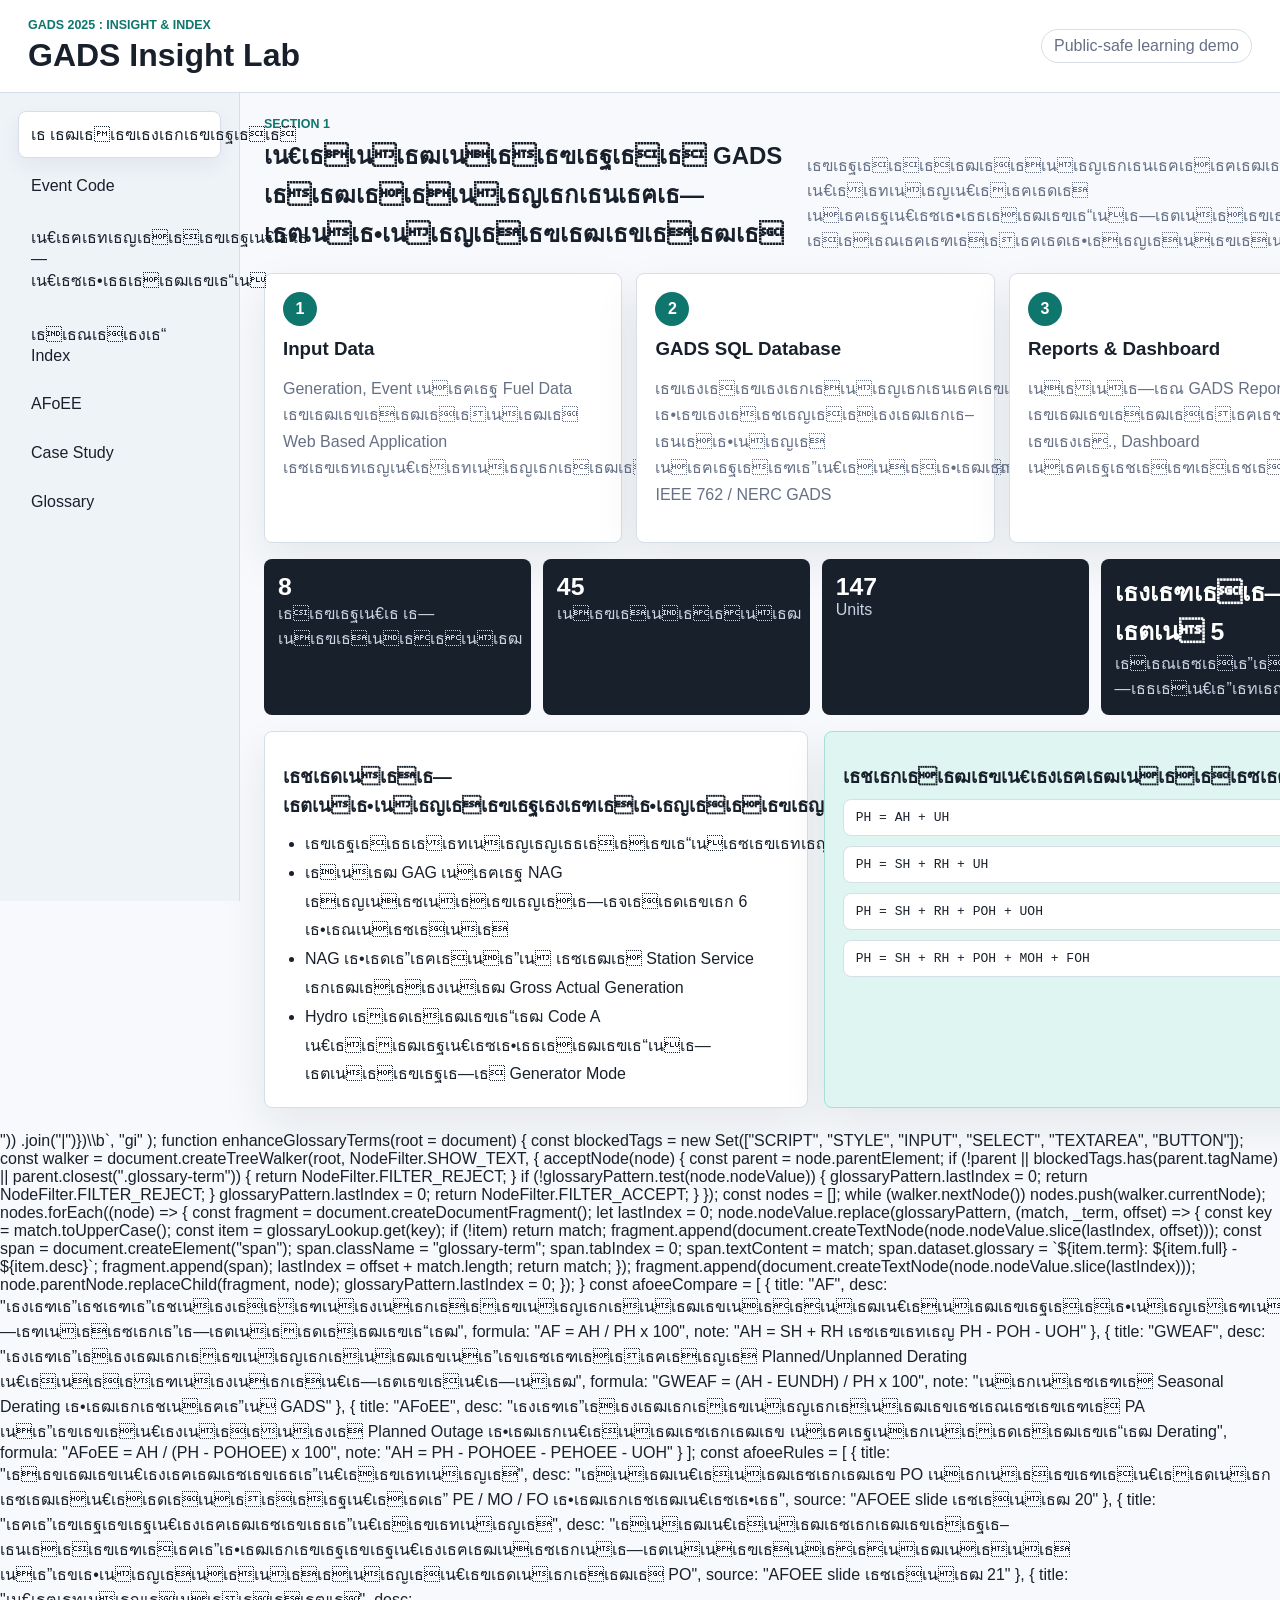
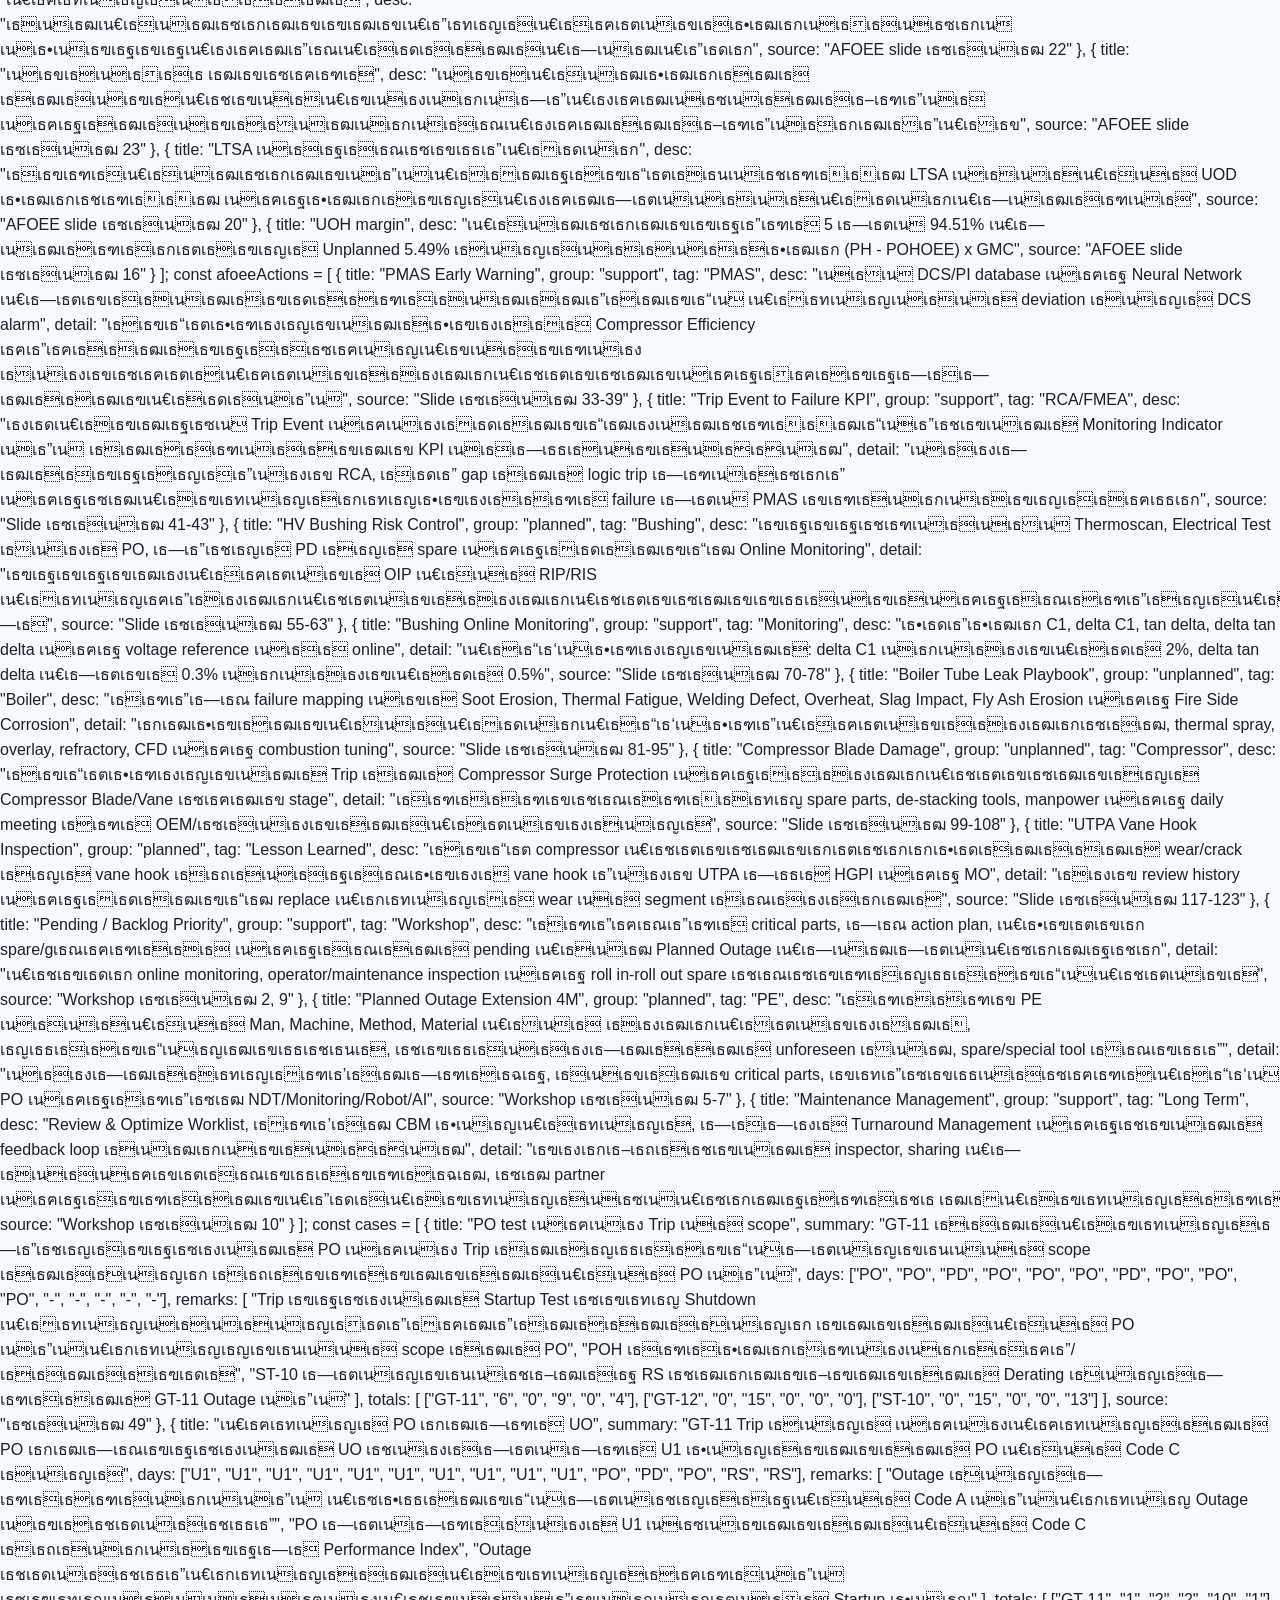
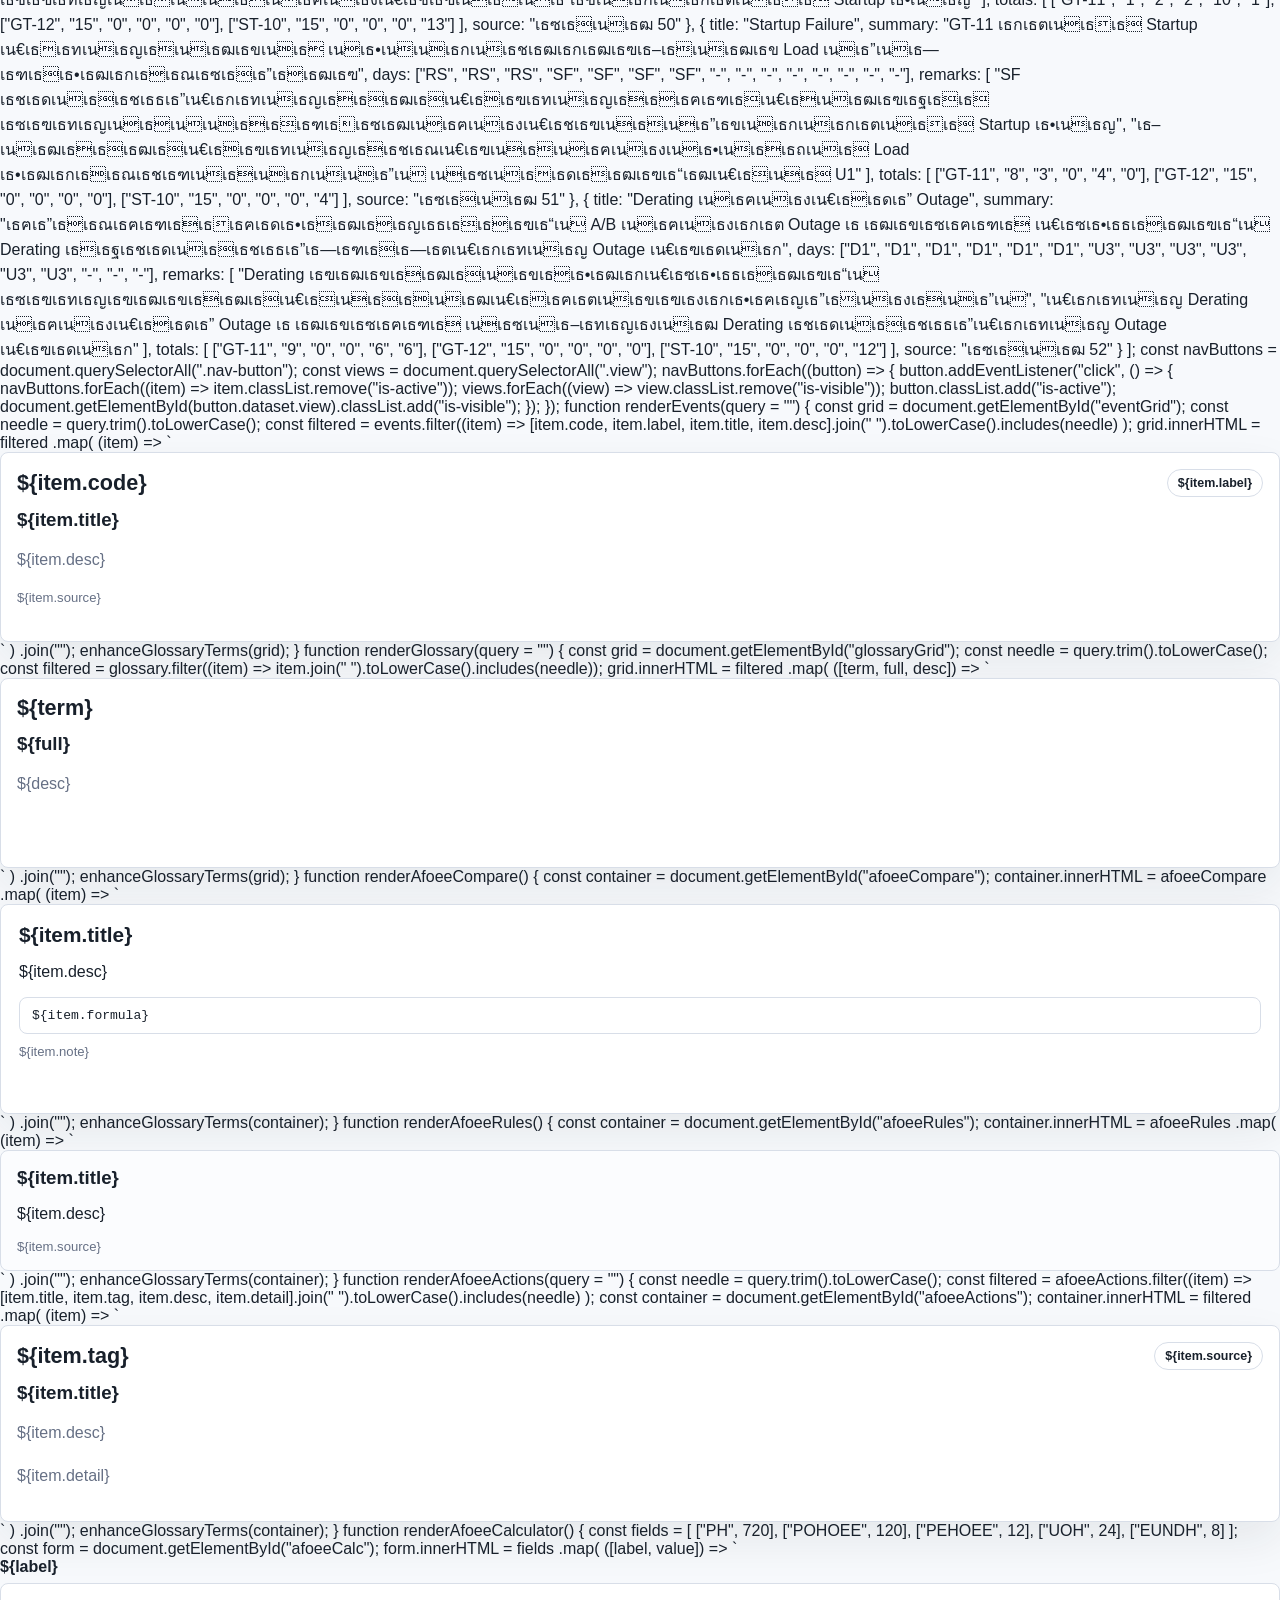
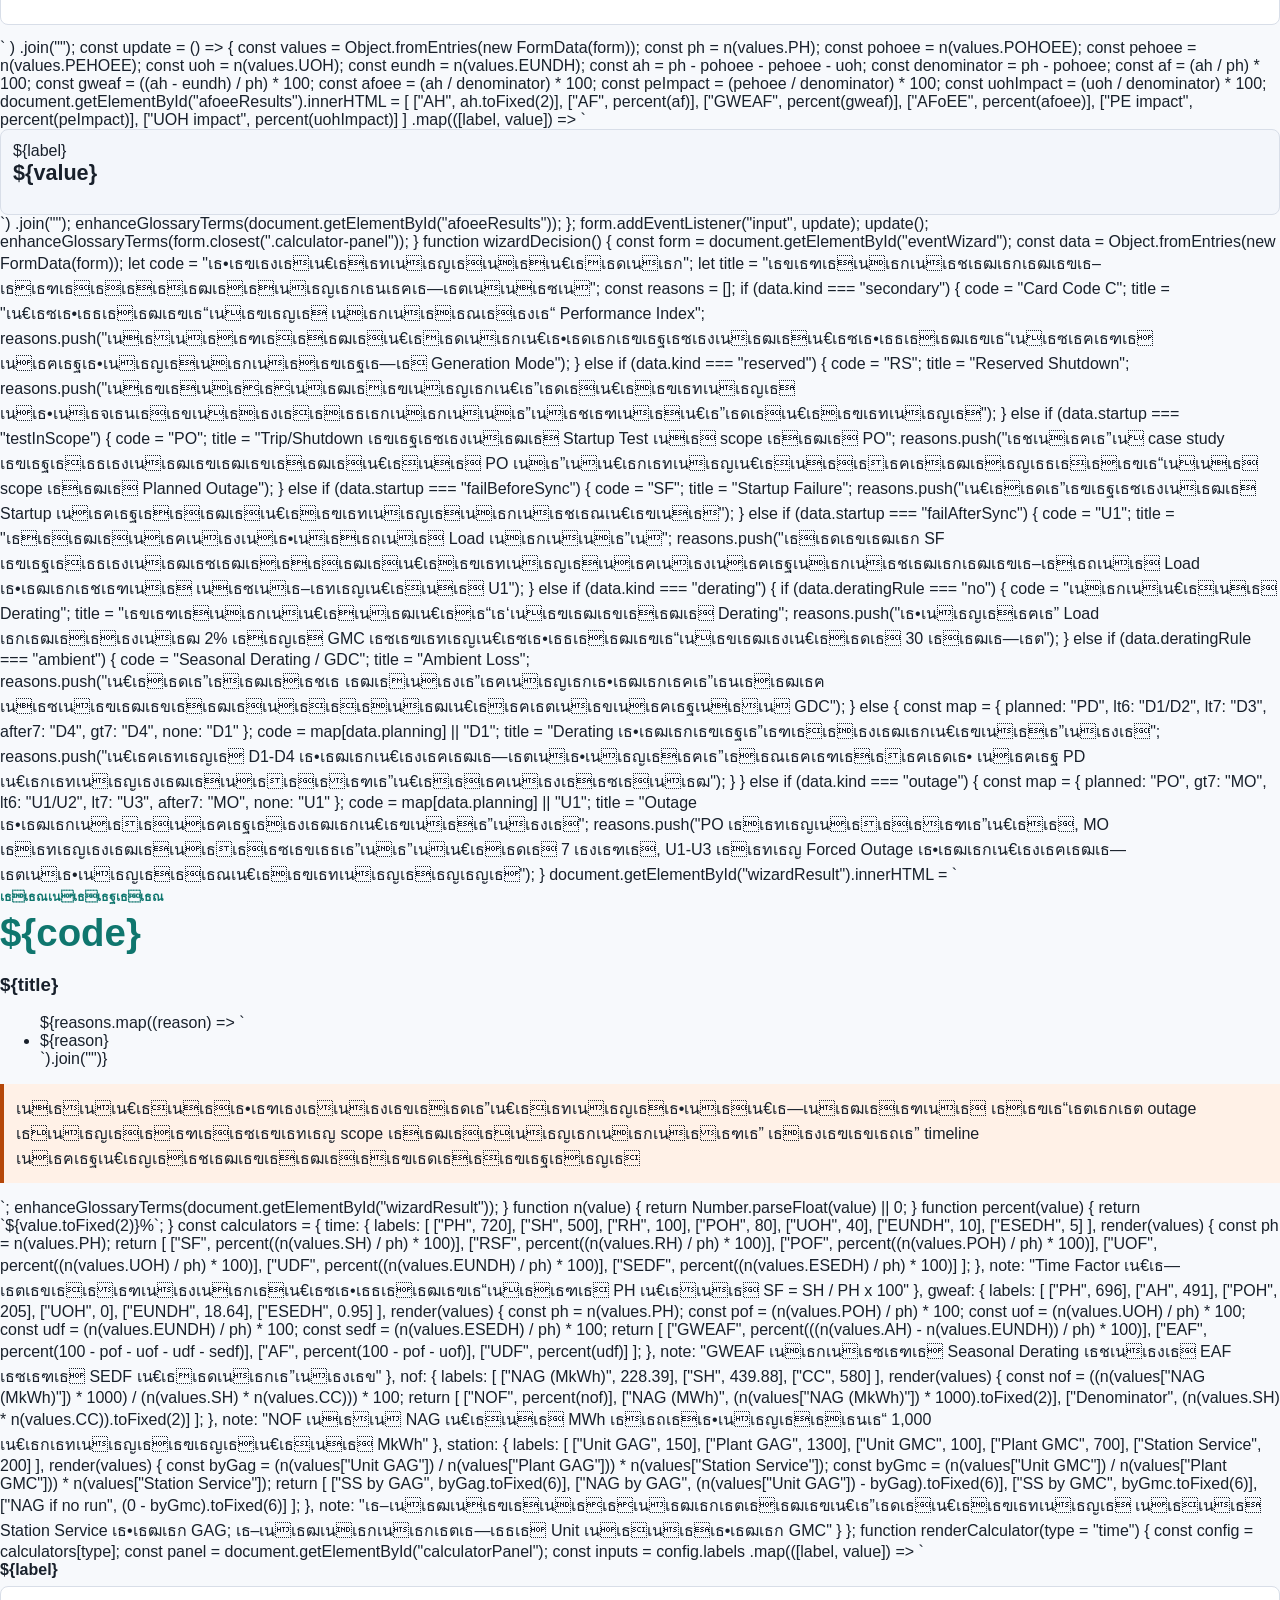
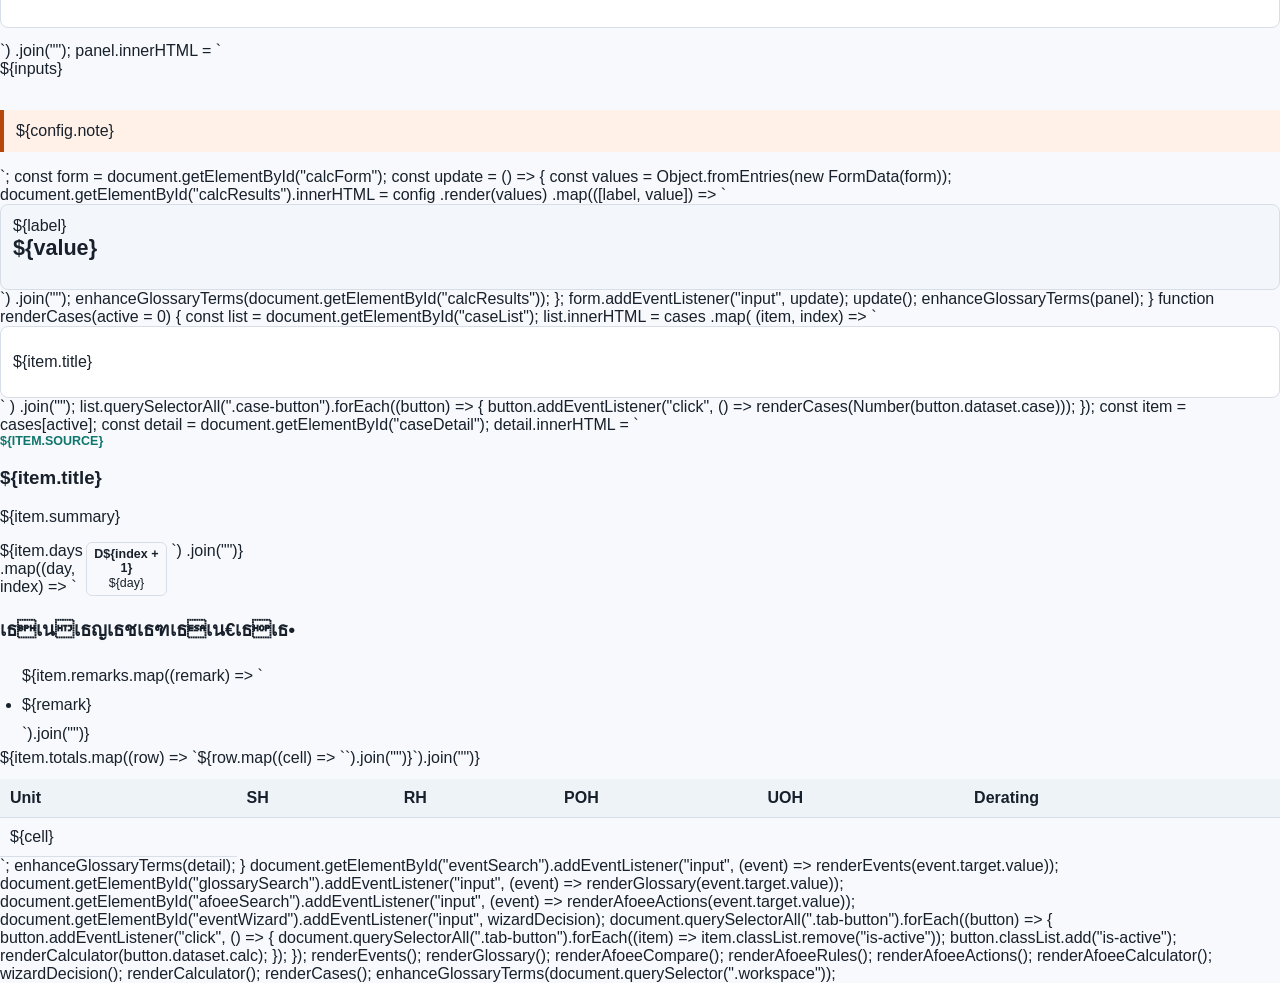
==== commit d0a51a6e: "Prepare public-safe demo deployment" ====
--- a/GADS-Insight-Lab-Standalone.html
+++ b/GADS-Insight-Lab-Standalone.html
@@ -687,7 +687,7 @@
         <p class="eyebrow">GADS 2025 : Insight & Index</p>
         <h1>GADS Insight Lab</h1>
       </div>
-      <div class="source-pill">เธญเนเธฒเธเธญเธดเธ PDF เธงเธฑเธเธ—เธตเน 29 Oct 2025</div>
+      <div class="source-pill">Public-safe learning demo</div>
     </header>
 
     <main class="app-shell">
@@ -708,7 +708,7 @@
               <p class="eyebrow">Section 1</p>
               <h2>เน€เธเนเธฒเนเธเธฃเธฐเธเธ GADS เธเธฒเธเธเนเธญเธกเธนเธฅเธ—เธตเนเธ•เนเธญเธเธฃเธฒเธขเธเธฒเธ</h2>
             </div>
-            <p>เธฃเธฐเธเธเธเธฒเธเธเนเธญเธกเธนเธฅเธเธฅเธฒเธเธชเธณเธซเธฃเธฑเธเธเนเธญเธกเธนเธฅเธเธฒเธฃเธเธฅเธดเธ• เน€เธเธทเนเธญเน€เธเธฅเธดเธ เนเธฅเธฐเน€เธซเธ•เธธเธเธฒเธฃเธ“เนเธ—เธตเนเธเธฃเธฐเธ—เธเธเธณเธฅเธฑเธเธเธฅเธดเธ•เธเธญเธเนเธฃเธเนเธเธเนเธฒ เธเธเธ.</p>
+            <p>เธฃเธฐเธเธเธเธฒเธเธเนเธญเธกเธนเธฅเธเธฅเธฒเธเธชเธณเธซเธฃเธฑเธเธเนเธญเธกเธนเธฅเธเธฒเธฃเธเธฅเธดเธ• เน€เธเธทเนเธญเน€เธเธฅเธดเธ เนเธฅเธฐเน€เธซเธ•เธธเธเธฒเธฃเธ“เนเธ—เธตเนเธเธฃเธฐเธ—เธเธเธณเธฅเธฑเธเธเธฅเธดเธ•เธเธญเธเนเธฃเธเนเธเธเนเธฒ</p>
           </div>
 
           <div class="flow-grid">
@@ -1223,7 +1223,7 @@
     group: "support",
     tag: "PMAS",
     desc: "เนเธเน DCS/PI database เนเธฅเธฐ Neural Network เน€เธ—เธตเธขเธเธเนเธฒเธเธฃเธดเธเธเธฑเธเธเนเธฒเธเธฒเธ”เธเธฒเธฃเธ“เน เน€เธเธทเนเธญเนเธเนเธ deviation เธเนเธญเธ DCS alarm",
-    detail: "เธเธฃเธ“เธต NB-C1 เธ•เธฃเธงเธเธเธ Compressor Efficiency เธฅเธ”เธฅเธเธเธฒเธ Cooling Water เธฃเธฑเนเธง เธเนเธงเธขเธซเธฅเธตเธเน€เธฅเธตเนเธขเธเธเธงเธฒเธกเน€เธชเธตเธขเธซเธฒเธขเนเธฅเธฐเธเธ—เธเธฃเธฑเธเนเธ”เน",
+    detail: "เธเธฃเธ“เธตเธ•เธฑเธงเธญเธขเนเธฒเธเธ•เธฃเธงเธเธเธ Compressor Efficiency เธฅเธ”เธฅเธเธเธฒเธเธฃเธฐเธเธเธซเธฅเนเธญเน€เธขเนเธเธฃเธฑเนเธง เธเนเธงเธขเธซเธฅเธตเธเน€เธฅเธตเนเธขเธเธเธงเธฒเธกเน€เธชเธตเธขเธซเธฒเธขเนเธฅเธฐเธเธฅเธเธฃเธฐเธ—เธเธ—เธฒเธเธเธฒเธฃเน€เธเธดเธเนเธ”เน",
     source: "Slide เธซเธเนเธฒ 33-39"
   },
   {
@@ -1239,7 +1239,7 @@
     group: "planned",
     tag: "Bushing",
     desc: "เธฃเธฐเธขเธฐเธชเธฑเนเธเนเธเน Thermoscan, Electrical Test เธเนเธงเธ PO, เธ—เธ”เธชเธญเธ PD เธเธญเธ spare เนเธฅเธฐเธเธดเธเธฒเธฃเธ“เธฒ Online Monitoring",
-    detail: "เธฃเธฐเธขเธฐเธขเธฒเธงเน€เธเธฅเธตเนเธขเธ OIP เน€เธเนเธ RIP/RIS เน€เธเธทเนเธญเธฅเธ”เธเธงเธฒเธกเน€เธชเธตเนเธขเธเนเธเนเธซเธกเนเนเธฅเธฐเธเธณเธเธฑเธ”เธเธญเธเน€เธเธ•เธเธงเธฒเธกเน€เธชเธตเธขเธซเธฒเธข",
+    detail: "เธฃเธฐเธขเธฐเธขเธฒเธงเน€เธเธฅเธตเนเธขเธ OIP เน€เธเนเธ RIP/RIS เน€เธเธทเนเธญเธฅเธ”เธเธงเธฒเธกเน€เธชเธตเนเธขเธเธเธงเธฒเธกเน€เธชเธตเธขเธซเธฒเธขเธฃเธธเธเนเธฃเธเนเธฅเธฐเธเธณเธเธฑเธ”เธเธญเธเน€เธเธ•เธเธฅเธเธฃเธฐเธ—เธ",
     source: "Slide เธซเธเนเธฒ 55-63"
   },
   {
@@ -1262,7 +1262,7 @@
     title: "Compressor Blade Damage",
     group: "unplanned",
     tag: "Compressor",
-    desc: "เธเธฃเธ“เธต WN-C41 Trip เธเธฒเธ Compressor Surge Protection เธเธเธเธงเธฒเธกเน€เธชเธตเธขเธซเธฒเธข Compressor Blade/Vane Stage 7-15",
+    desc: "เธเธฃเธ“เธตเธ•เธฑเธงเธญเธขเนเธฒเธ Trip เธเธฒเธ Compressor Surge Protection เนเธฅเธฐเธเธเธเธงเธฒเธกเน€เธชเธตเธขเธซเธฒเธขเธเธญเธ Compressor Blade/Vane เธซเธฅเธฒเธข stage",
     detail: "เธเธฑเธเธเธฑเธขเธชเธณเธเธฑเธเธเธทเธญ spare parts, de-stacking tools, manpower เนเธฅเธฐ daily meeting เธเธฑเธ OEM/เธซเธเนเธงเธขเธเธฒเธเน€เธเธตเนเธขเธงเธเนเธญเธ",
     source: "Slide เธซเธเนเธฒ 99-108"
   },
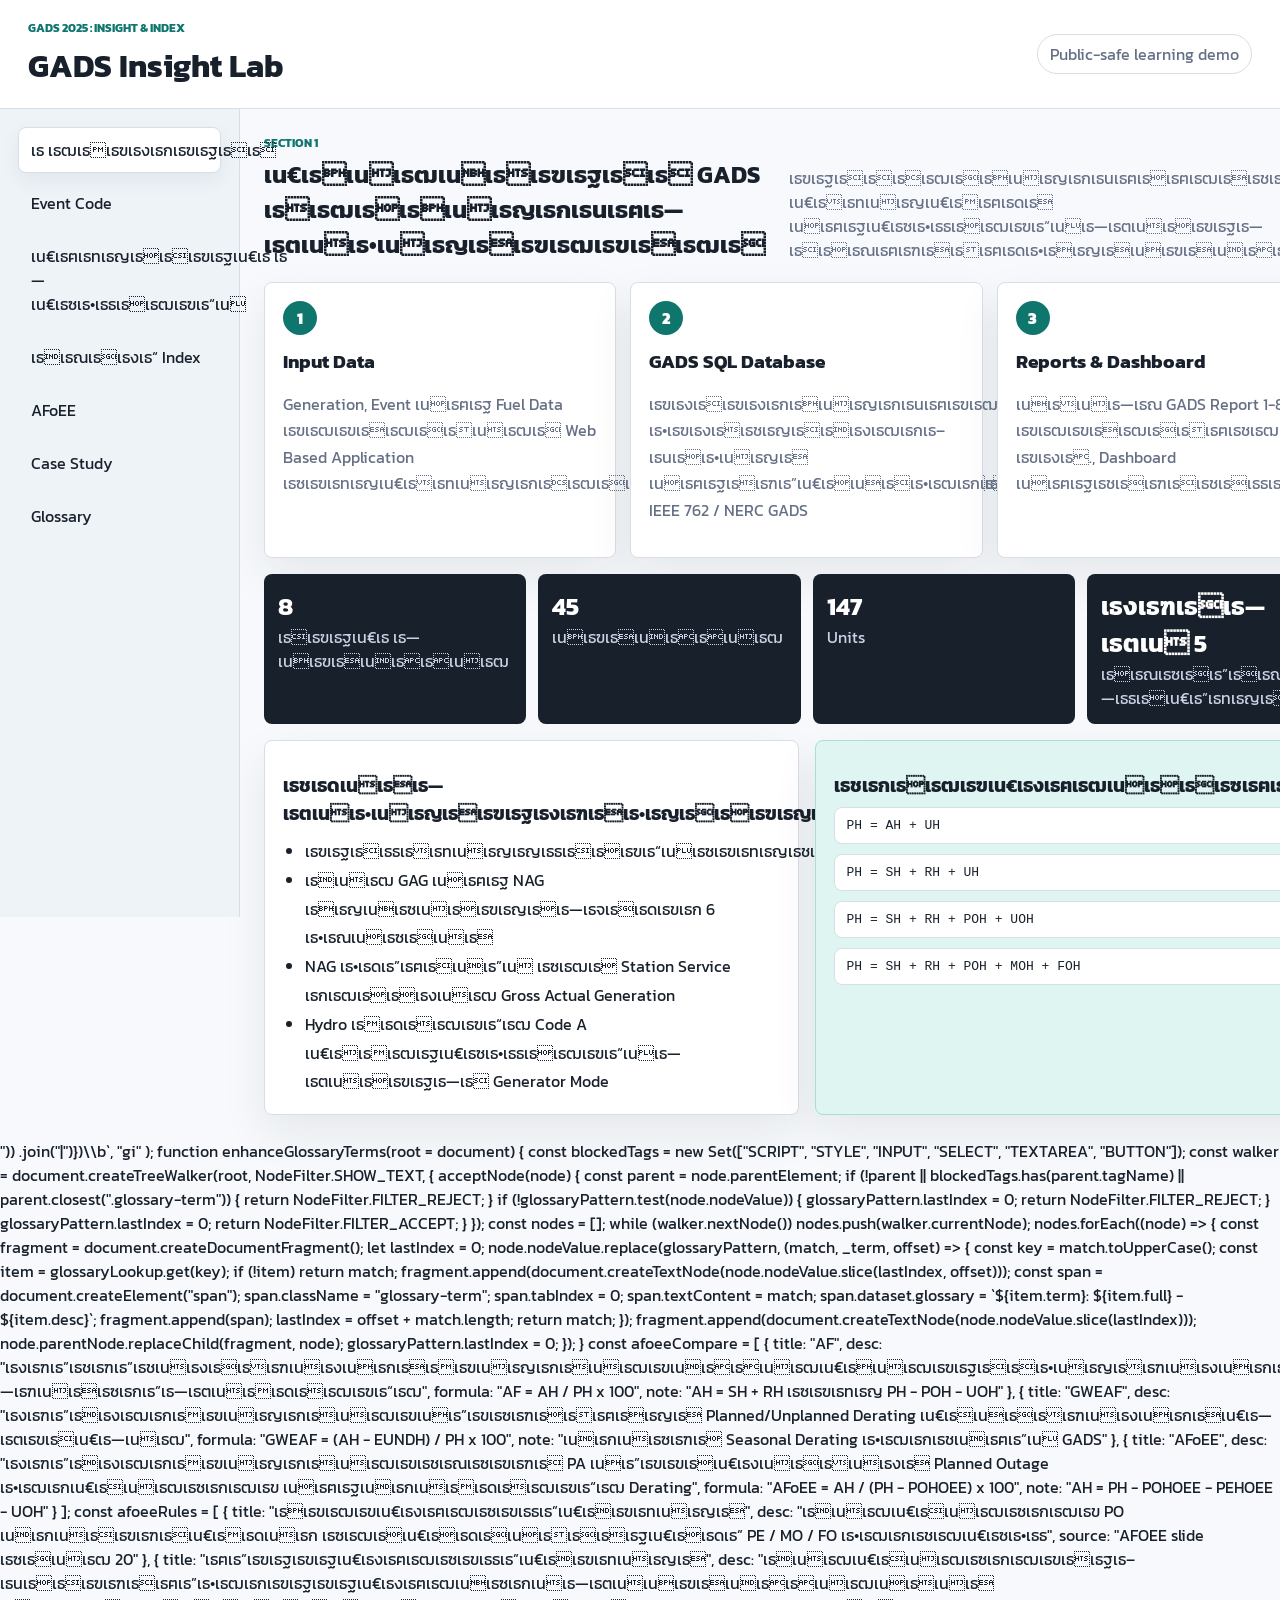
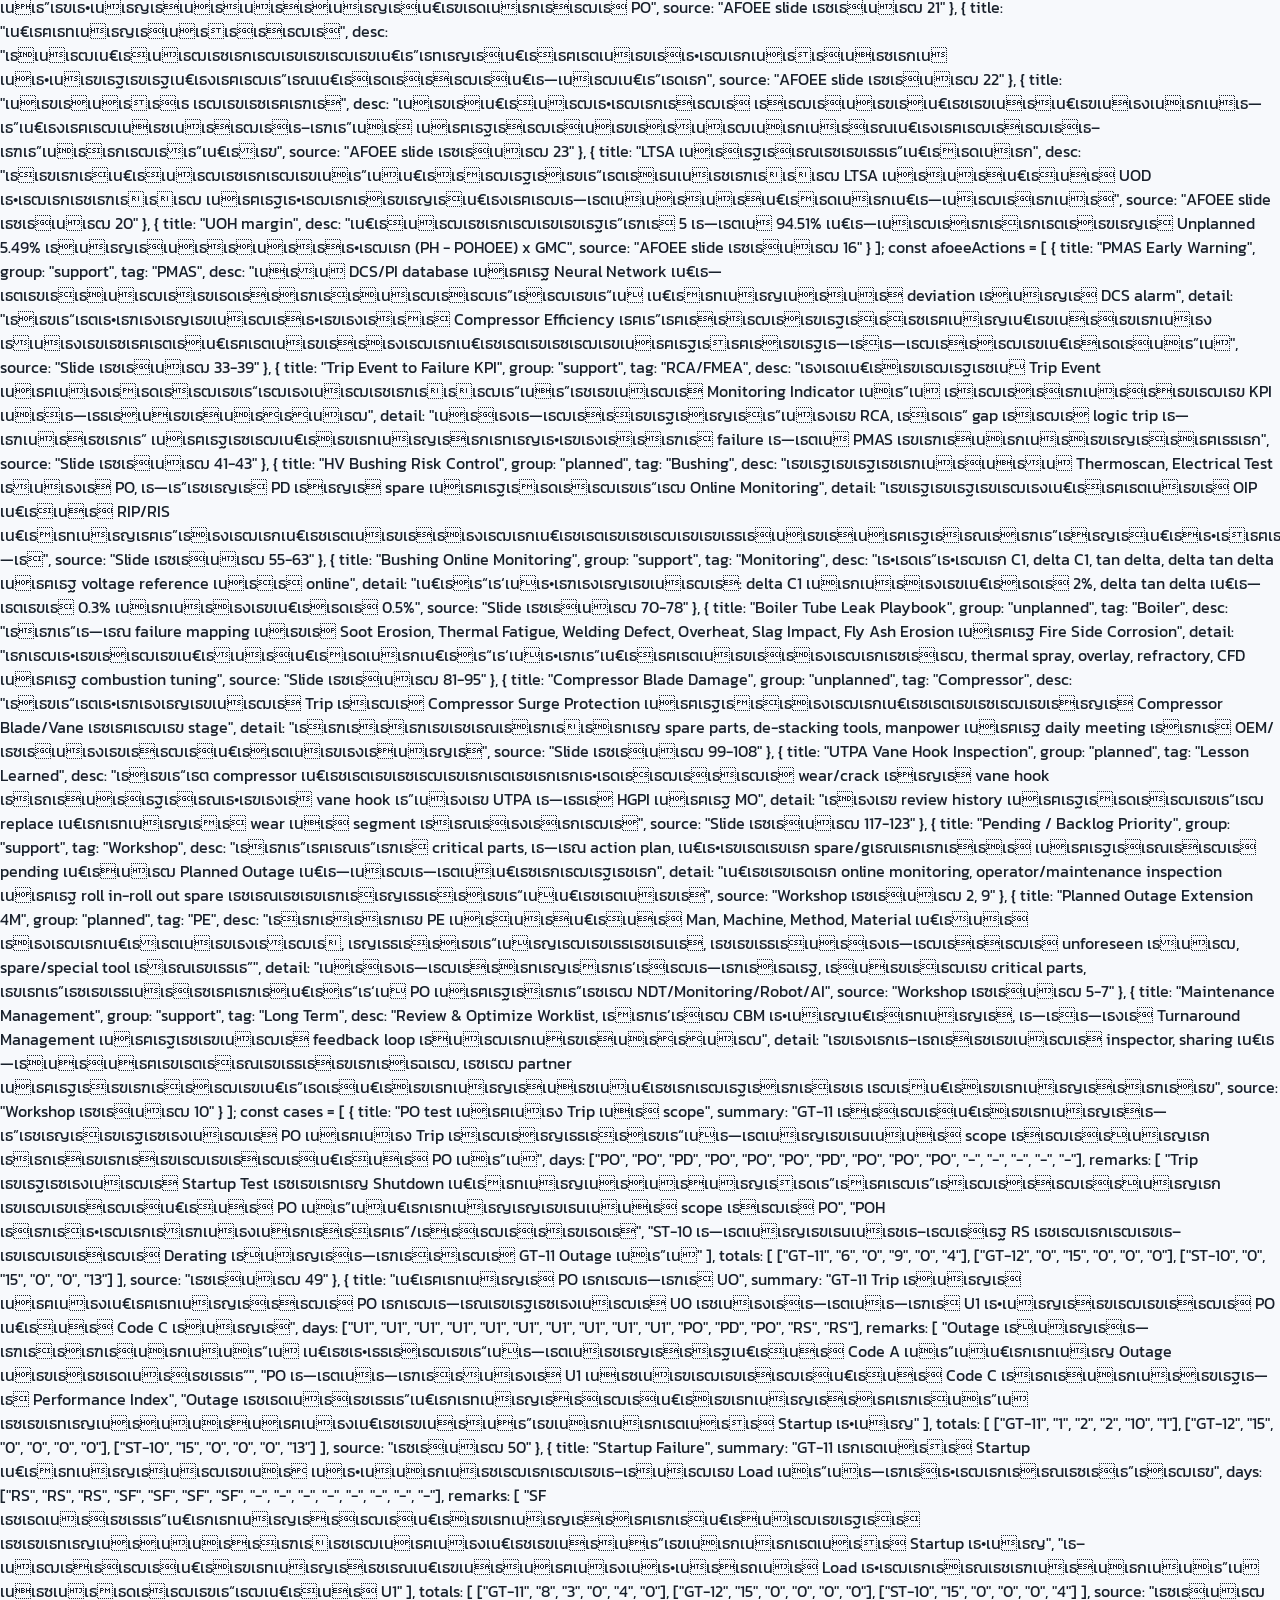
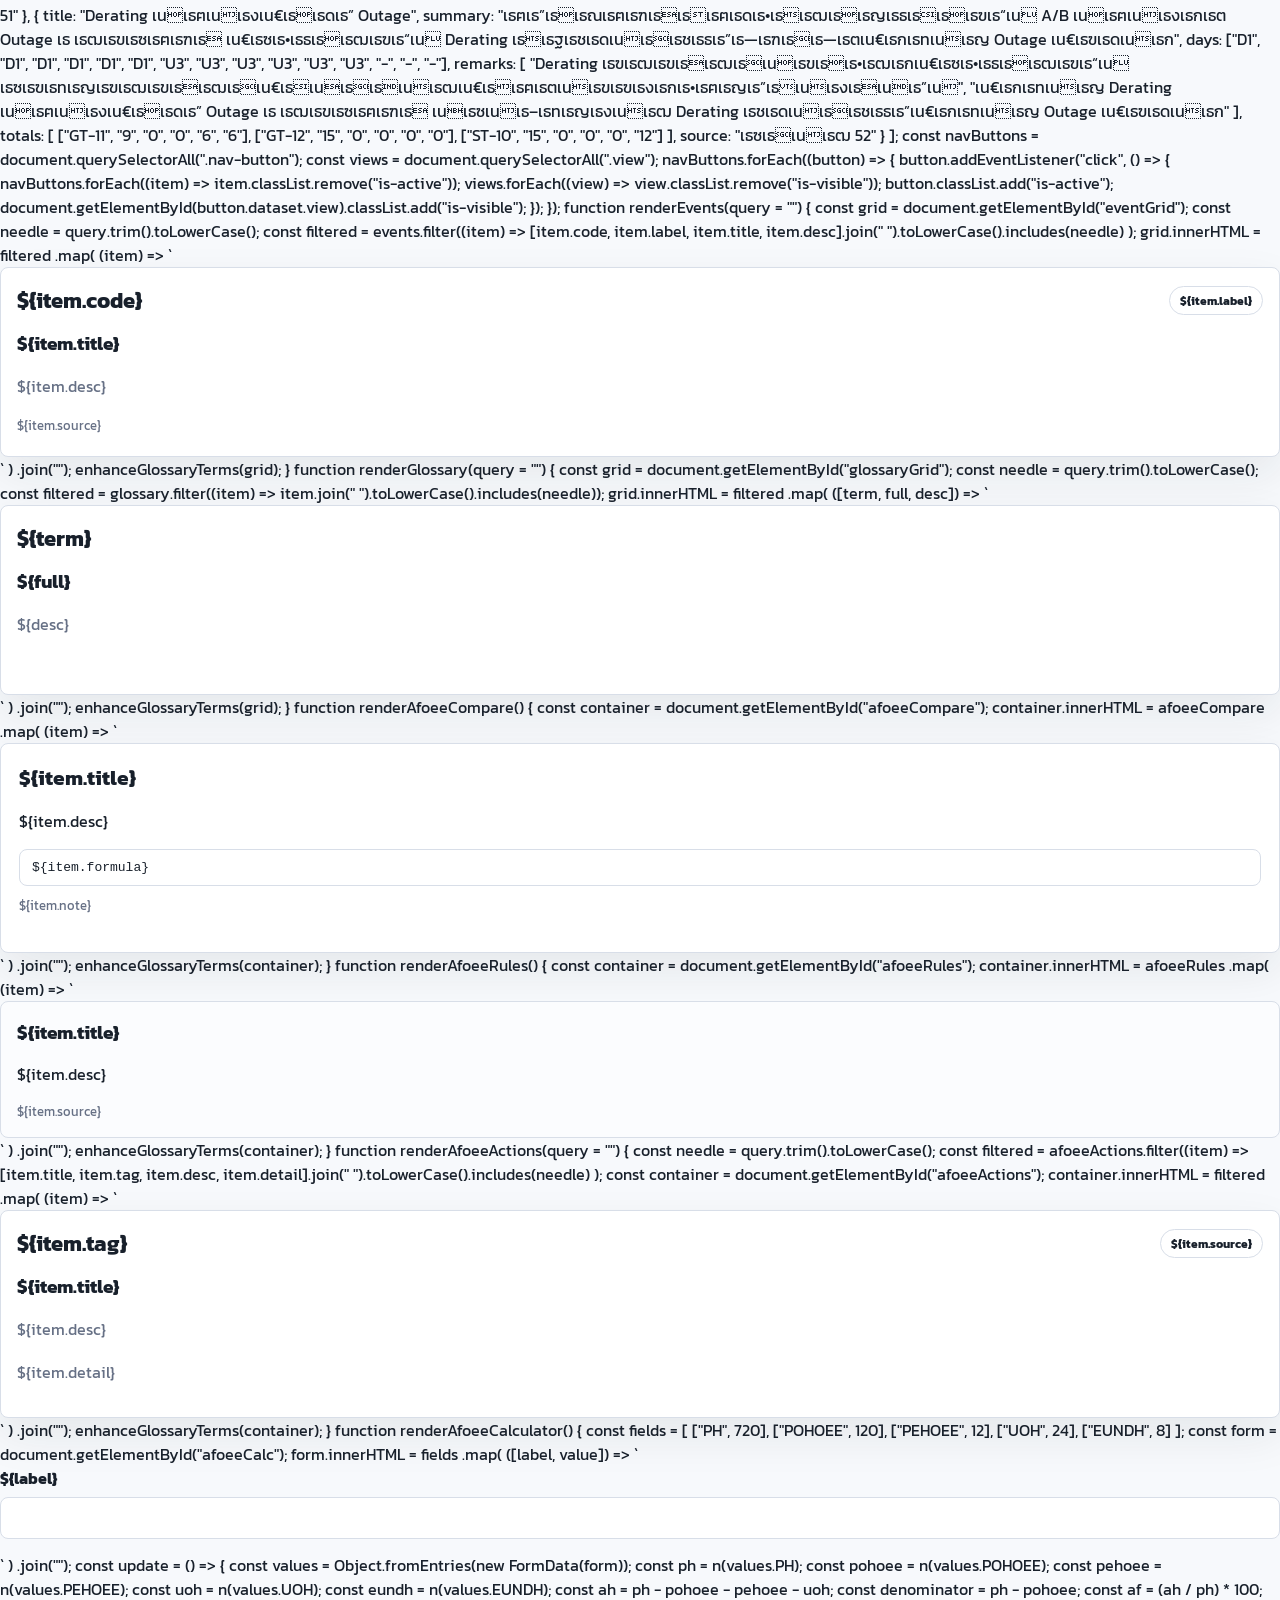
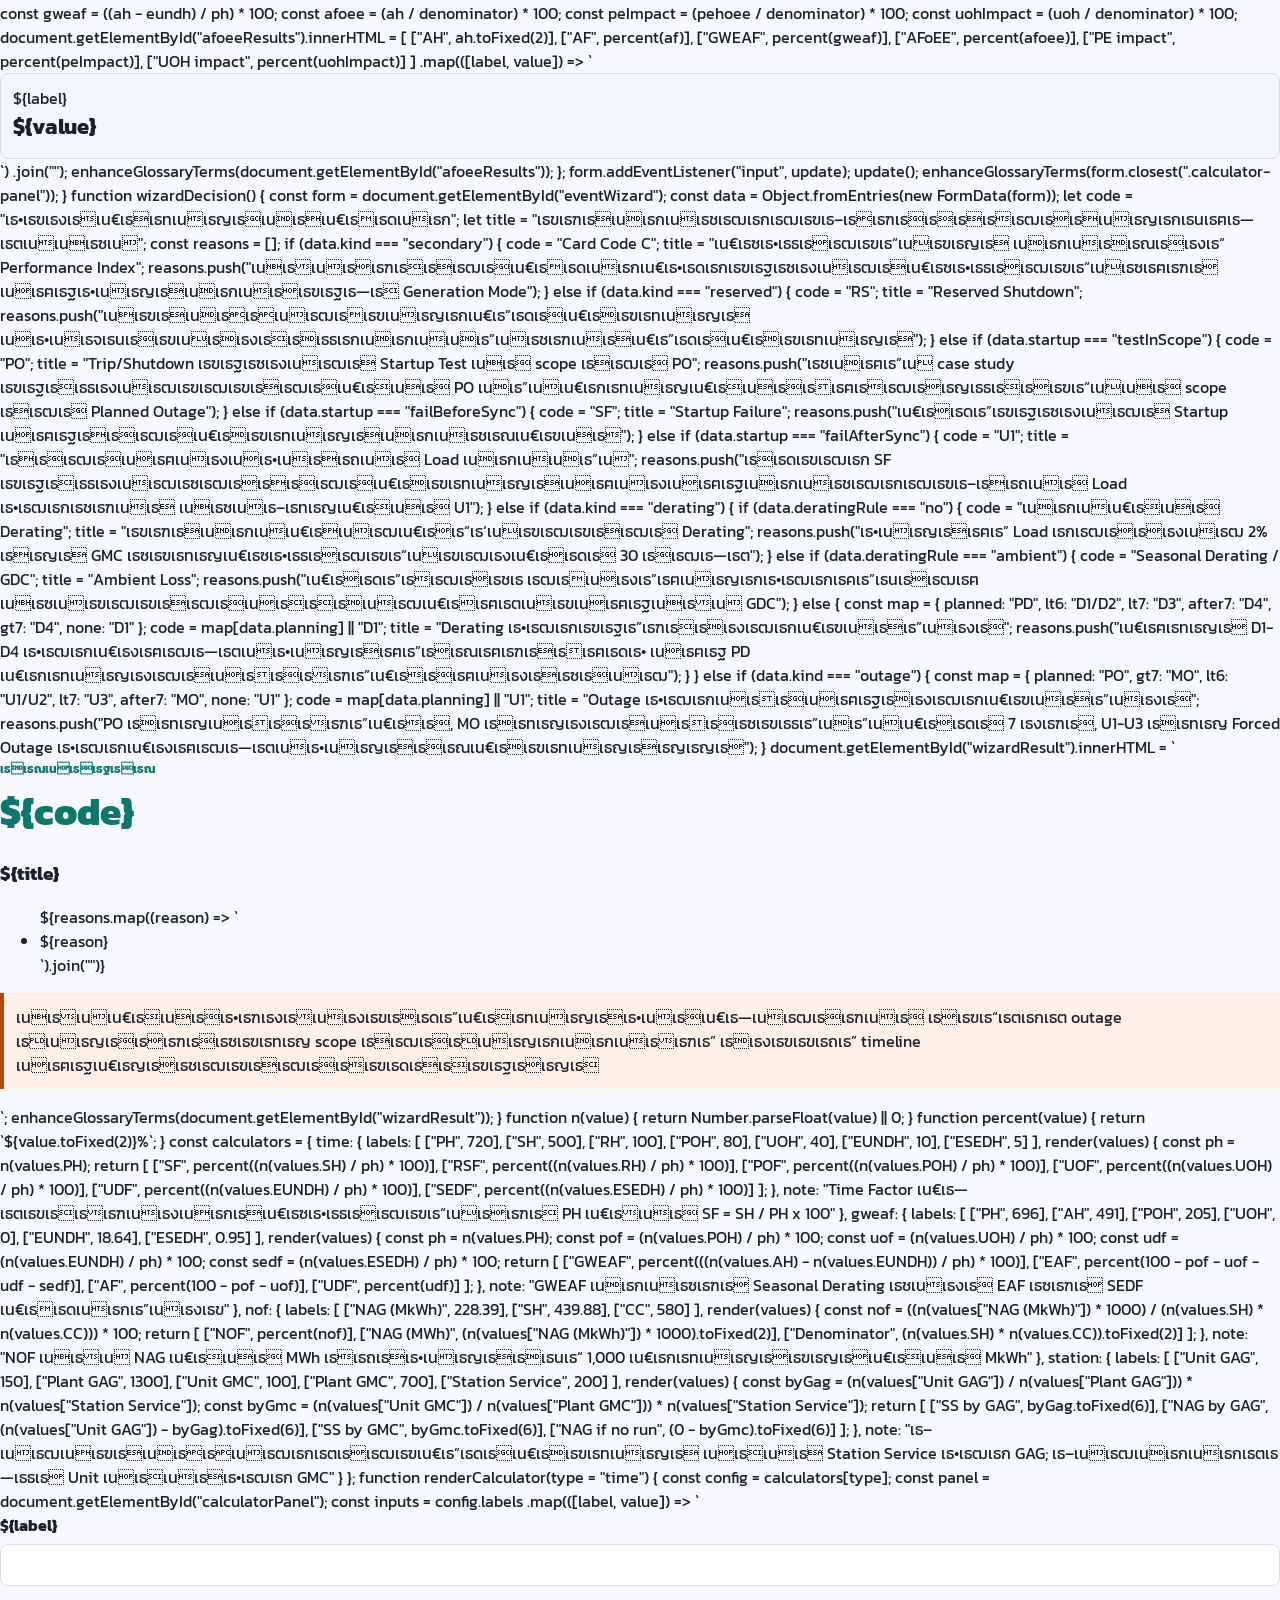
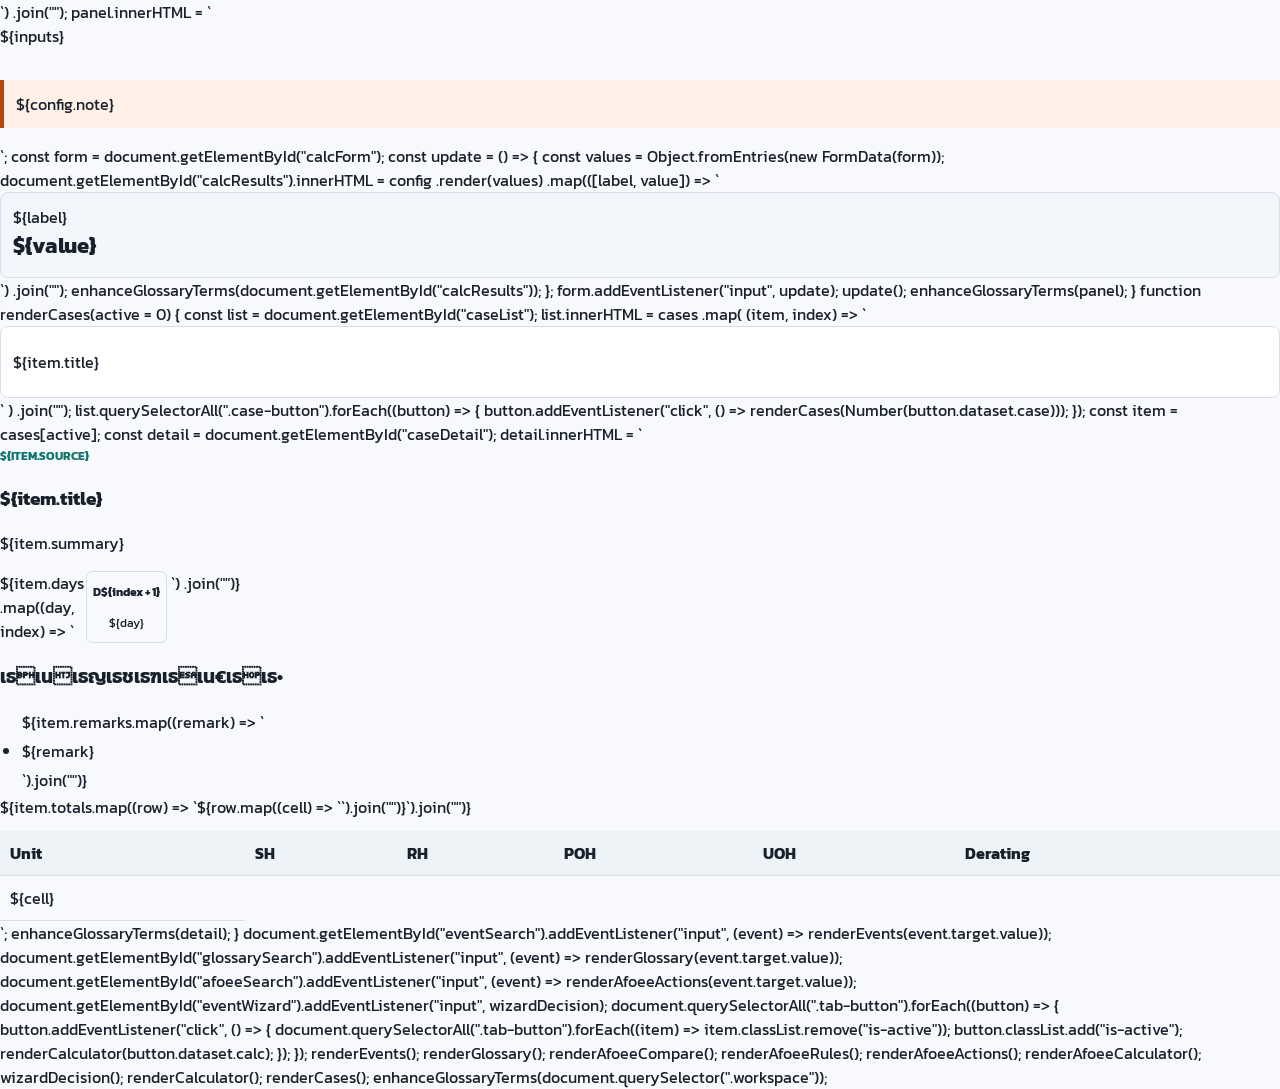
==== commit fc64253a: "Use loopless Thai font" ====
--- a/GADS-Insight-Lab-Standalone.html
+++ b/GADS-Insight-Lab-Standalone.html
@@ -5,6 +5,8 @@
     <meta name="viewport" content="width=device-width, initial-scale=1" />
     <title>GADS 2025 Insight Lab</title>
     <style>
+@import url("https://fonts.googleapis.com/css2?family=Kanit:wght@300;400;500;600;700;800&display=swap");
+
 :root {
   --ink: #18202b;
   --muted: #667085;
@@ -30,7 +32,7 @@
   margin: 0;
   color: var(--ink);
   background: var(--paper);
-  font-family: "Segoe UI", Tahoma, sans-serif;
+  font-family: "Kanit", "Segoe UI", Tahoma, sans-serif;
   letter-spacing: 0;
 }
 
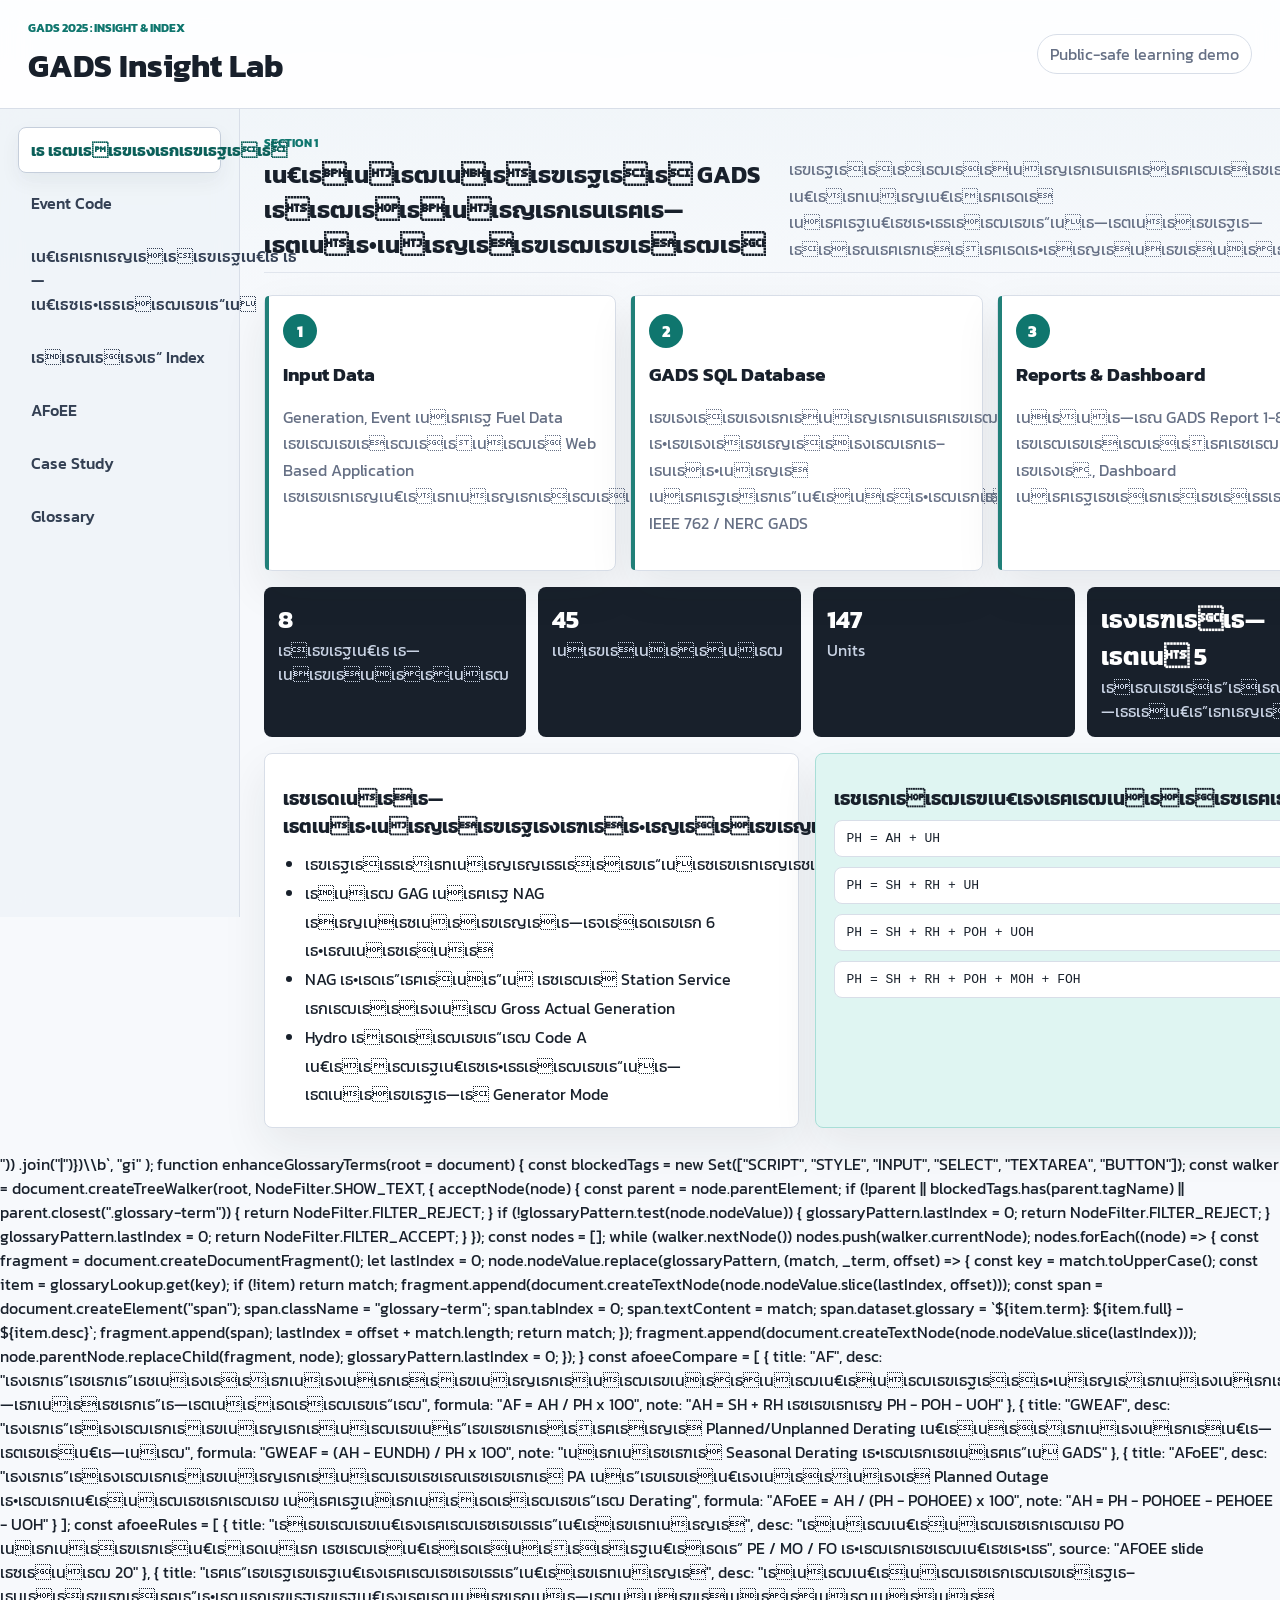
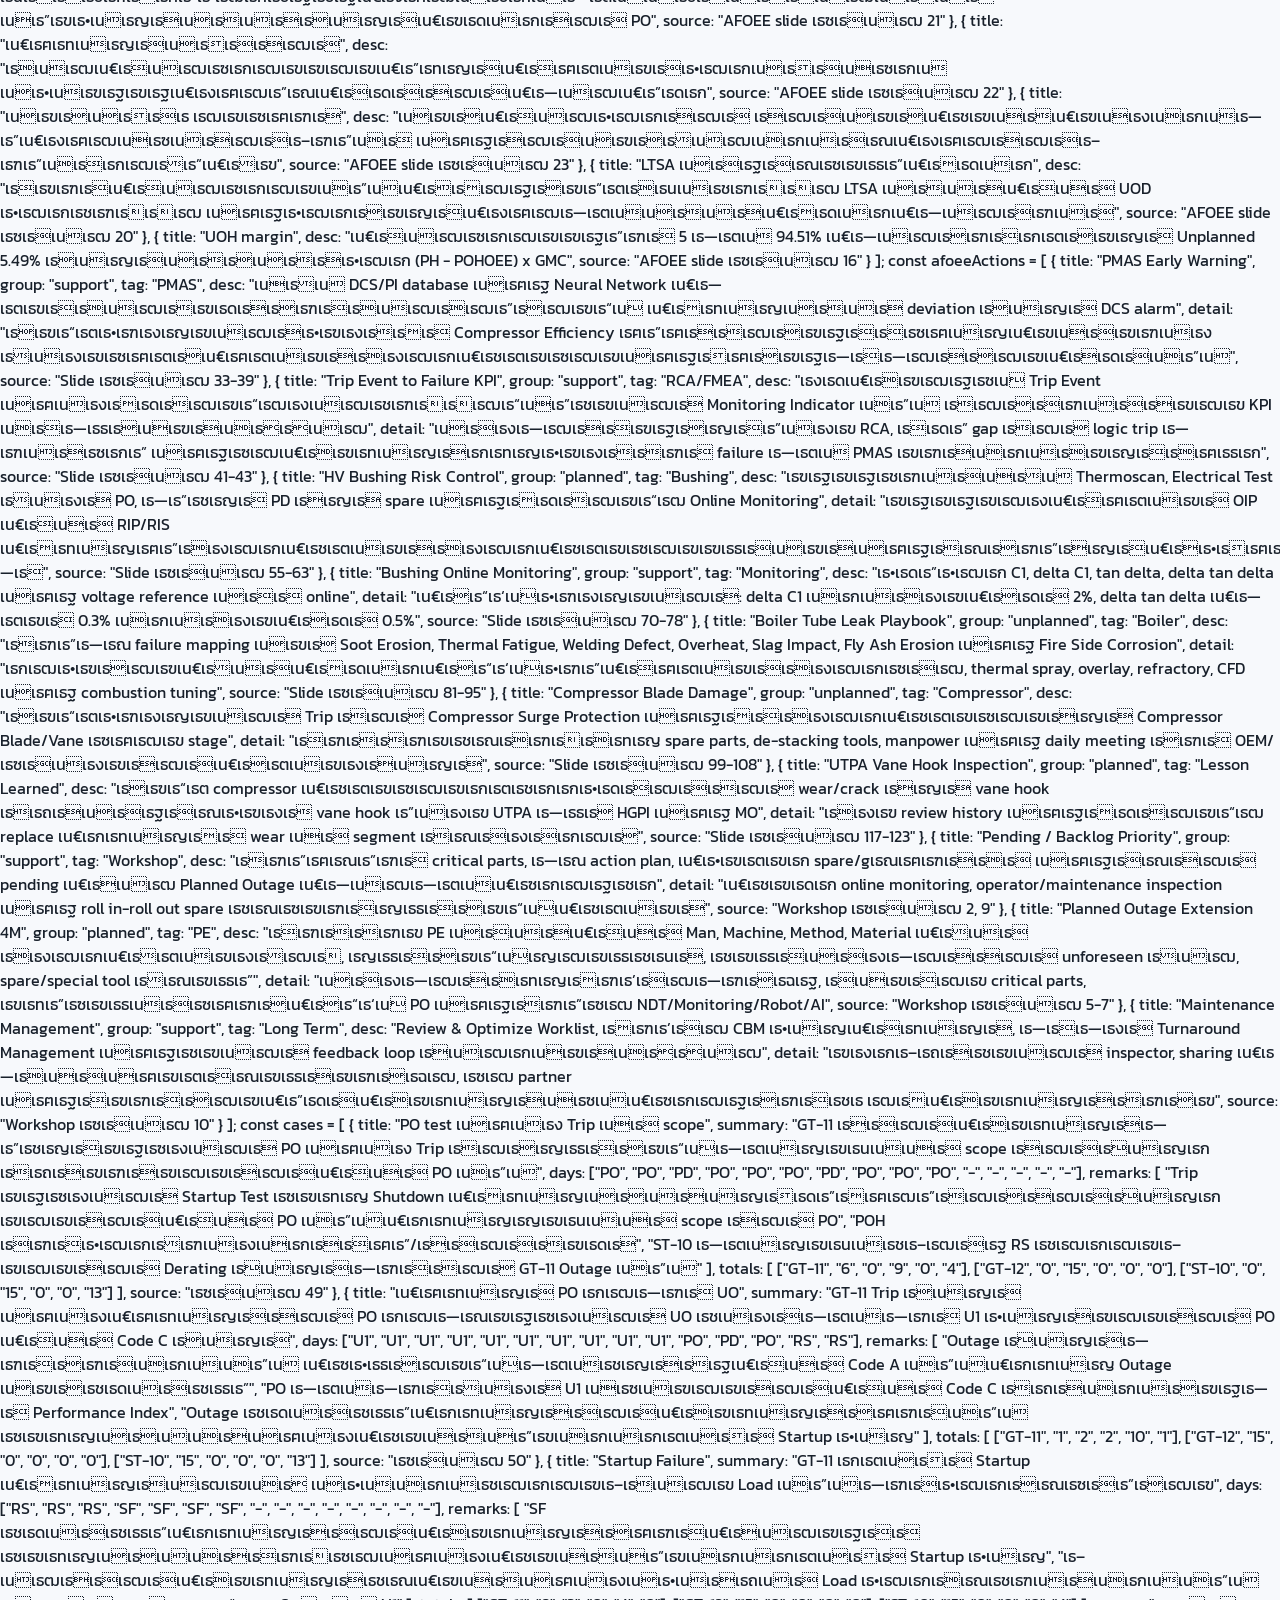
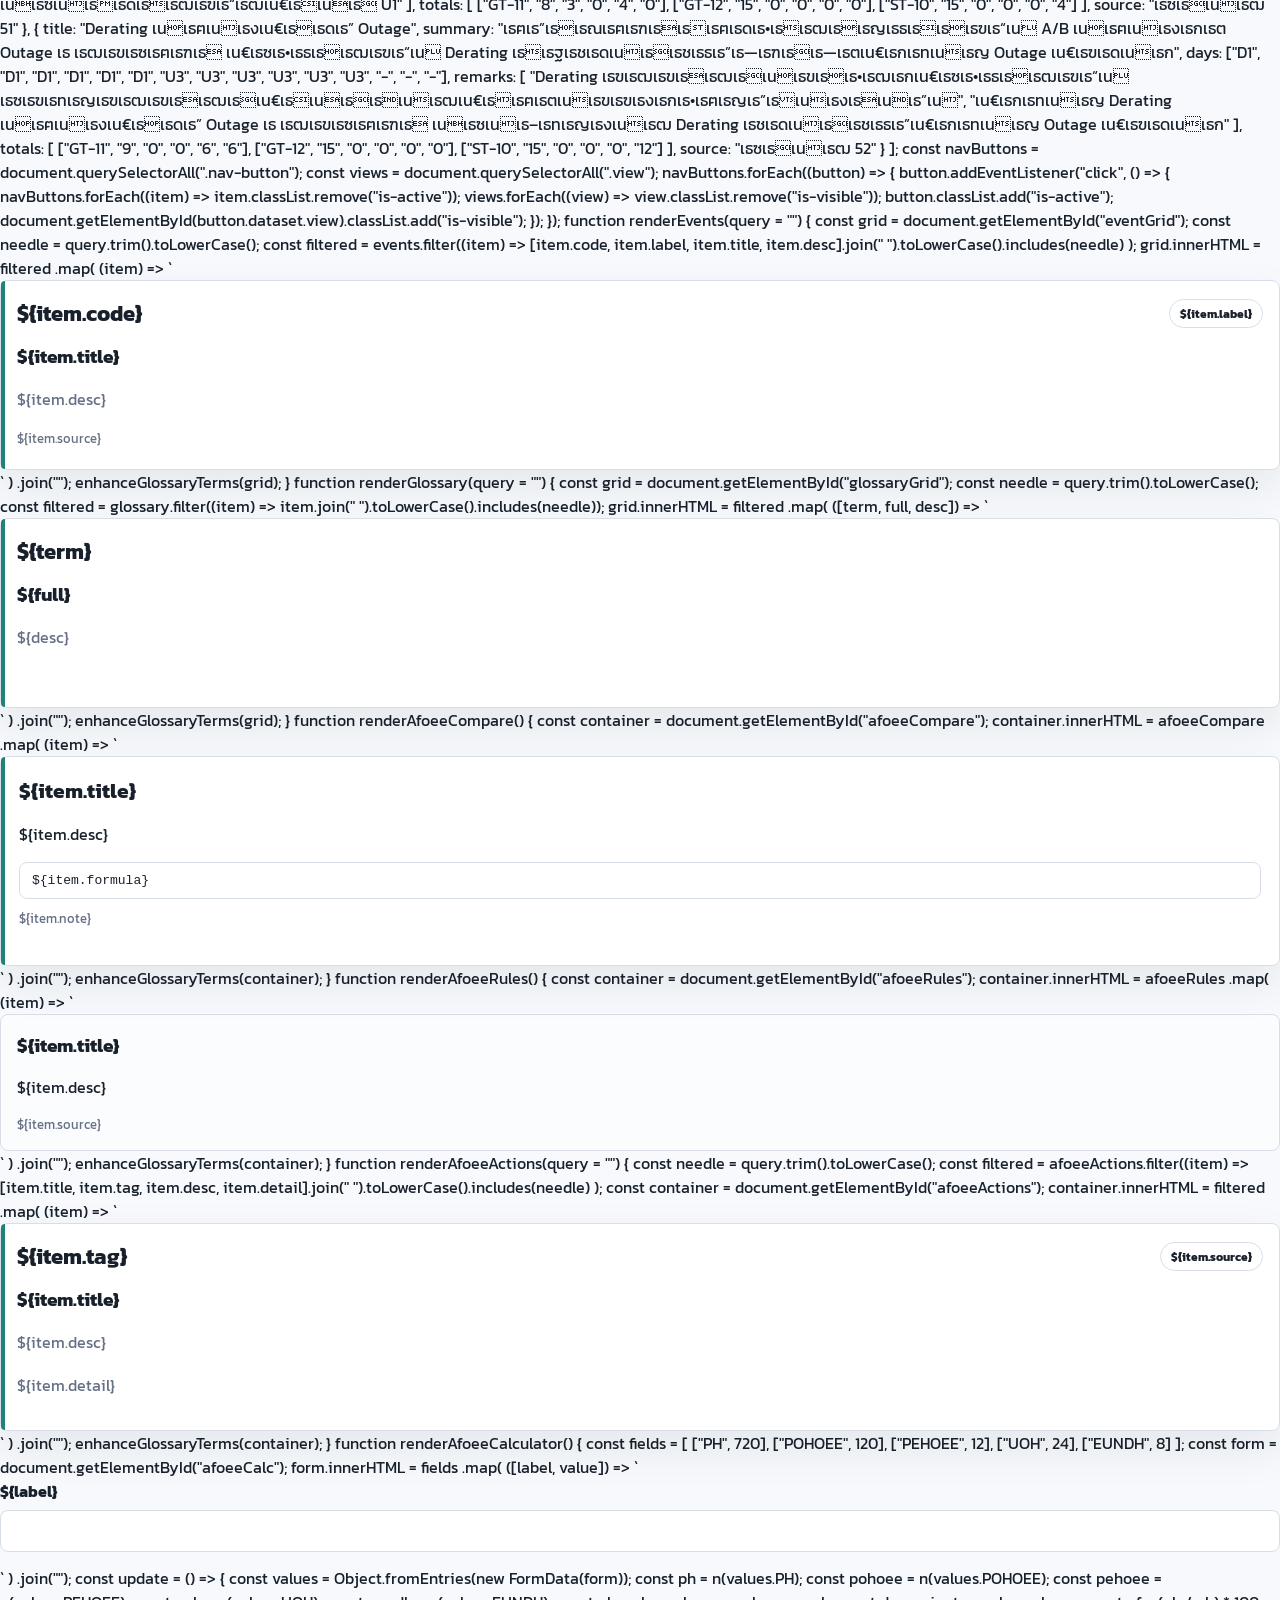
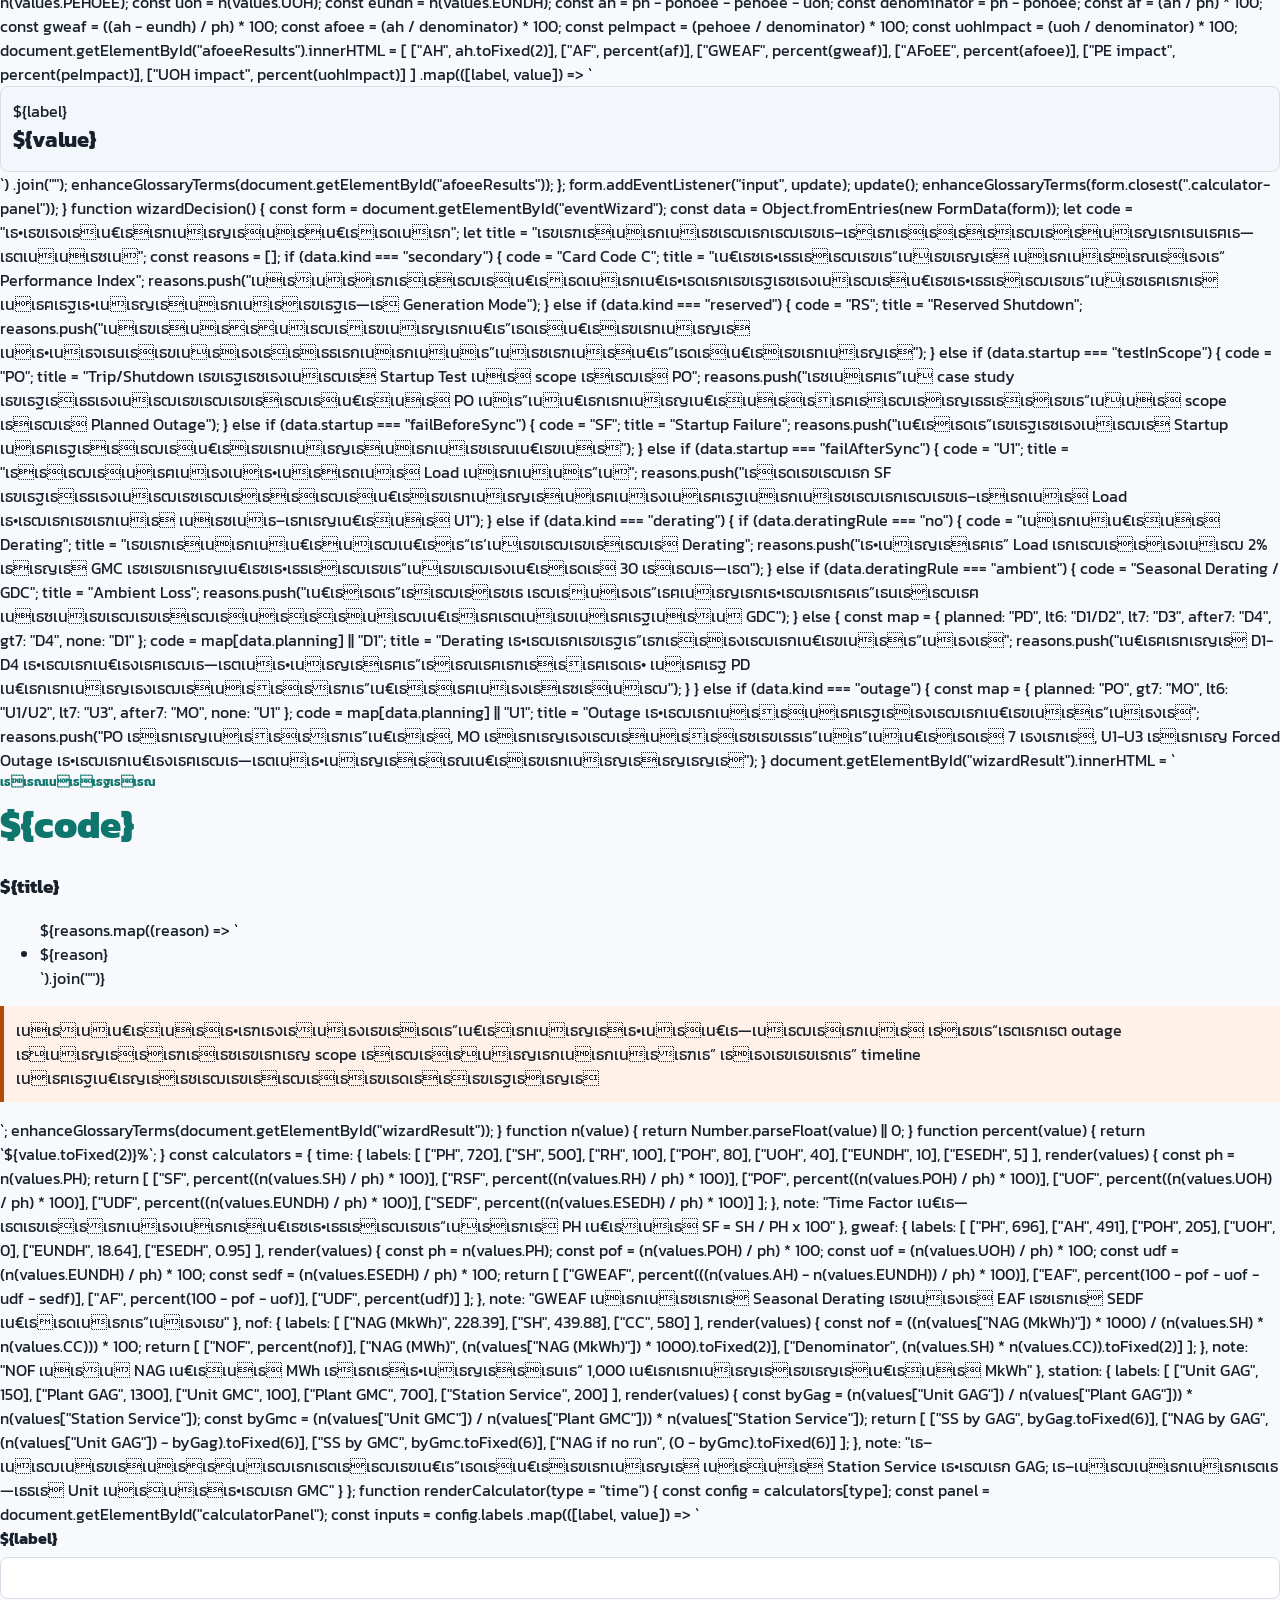
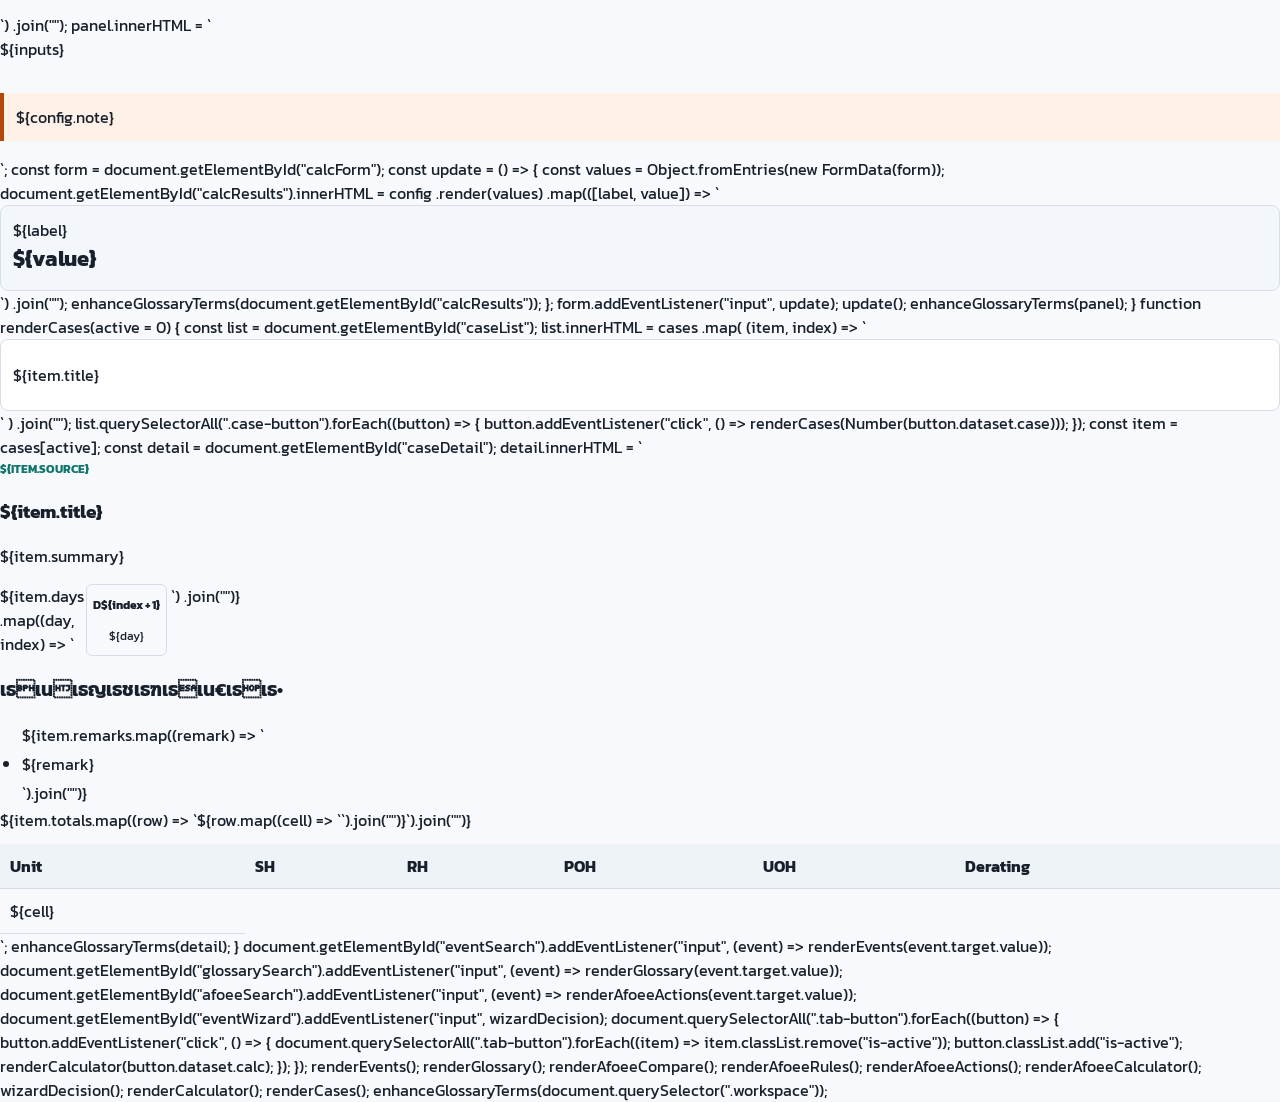
==== commit e71382c2: "Polish UI cards and glossary styling" ====
--- a/GADS-Insight-Lab-Standalone.html
+++ b/GADS-Insight-Lab-Standalone.html
@@ -11,9 +11,11 @@
   --ink: #18202b;
   --muted: #667085;
   --line: #d8dee8;
+  --line-strong: #c5cedb;
   --paper: #f7f9fc;
   --white: #ffffff;
   --teal: #0f766e;
+  --teal-dark: #0b5f59;
   --teal-soft: #dff5f2;
   --coral: #b54708;
   --coral-soft: #fff1e7;
@@ -31,7 +33,8 @@
 body {
   margin: 0;
   color: var(--ink);
-  background: var(--paper);
+  background:
+    linear-gradient(180deg, #eef4f8 0, var(--paper) 320px);
   font-family: "Kanit", "Segoe UI", Tahoma, sans-serif;
   letter-spacing: 0;
 }
@@ -49,13 +52,15 @@
   justify-content: space-between;
   gap: 20px;
   padding: 18px 28px;
-  background: var(--white);
+  background: rgba(255, 255, 255, 0.88);
   border-bottom: 1px solid var(--line);
+  backdrop-filter: blur(14px);
 }
 
 .topbar h1,
 .section-head h2 {
   margin: 0;
+  letter-spacing: 0;
 }
 
 .eyebrow {
@@ -88,7 +93,8 @@
   height: calc(100vh - 92px);
   padding: 18px;
   border-right: 1px solid var(--line);
-  background: #eef3f8;
+  background: rgba(238, 243, 248, 0.82);
+  backdrop-filter: blur(12px);
 }
 
 .nav-button,
@@ -107,13 +113,20 @@
 .nav-button {
   padding: 10px 12px;
   margin-bottom: 7px;
+  color: #344054;
+  font-weight: 500;
 }
 
 .nav-button:hover,
 .nav-button.is-active {
   background: var(--white);
-  border-color: var(--line);
+  border-color: var(--line-strong);
   box-shadow: 0 8px 20px rgba(24, 32, 43, 0.06);
+}
+
+.nav-button.is-active {
+  color: var(--teal-dark);
+  font-weight: 700;
 }
 
 .workspace {
@@ -135,13 +148,16 @@
   align-items: flex-end;
   justify-content: space-between;
   gap: 24px;
-  margin-bottom: 20px;
+  margin-bottom: 22px;
+  padding-bottom: 10px;
+  border-bottom: 1px solid rgba(216, 222, 232, 0.72);
 }
 
 .section-head > p {
   max-width: 560px;
   margin: 0;
   color: var(--muted);
+  line-height: 1.65;
 }
 
 .flow-grid,
@@ -169,11 +185,36 @@
 }
 
 .flow-node {
+  position: relative;
   padding: 18px;
-  min-height: 165px;
-}
-
-.flow-node span {
+  min-height: 178px;
+  overflow: visible;
+  transition: transform 140ms ease, box-shadow 140ms ease, border-color 140ms ease;
+}
+
+.flow-node::before,
+.event-card::before,
+.glossary-card::before,
+.compare-card::before {
+  content: "";
+  position: absolute;
+  inset: 0 auto 0 0;
+  width: 4px;
+  border-radius: 8px 0 0 8px;
+  background: var(--teal);
+  opacity: 0.92;
+}
+
+.flow-node:hover,
+.event-card:hover,
+.glossary-card:hover,
+.compare-card:hover {
+  border-color: var(--line-strong);
+  box-shadow: 0 20px 50px rgba(24, 32, 43, 0.12);
+  transform: translateY(-1px);
+}
+
+.flow-node > span:first-child {
   display: inline-grid;
   place-items: center;
   width: 34px;
@@ -240,6 +281,13 @@
   padding: 18px;
 }
 
+.panel,
+.decision-panel,
+.calculator-panel,
+.case-detail {
+  border-color: var(--line);
+}
+
 .panel.accent {
   background: var(--teal-soft);
   border-color: #a8ded7;
@@ -268,10 +316,10 @@
 
 .glossary-term {
   position: relative;
-  display: inline-flex;
-  align-items: baseline;
+  display: inline;
   border-bottom: 1px dotted var(--teal);
-  color: inherit;
+  color: var(--teal-dark);
+  font-weight: 600;
   cursor: help;
 }
 
@@ -381,8 +429,11 @@
 
 .event-card,
 .glossary-card {
+  position: relative;
   padding: 16px;
   min-height: 190px;
+  overflow: visible;
+  transition: transform 140ms ease, box-shadow 140ms ease, border-color 140ms ease;
 }
 
 .afoee-compare,
@@ -394,12 +445,15 @@
 }
 
 .compare-card {
+  position: relative;
   min-height: 210px;
   padding: 18px;
   border: 1px solid var(--line);
   border-radius: 8px;
   background: var(--white);
   box-shadow: var(--shadow);
+  overflow: visible;
+  transition: transform 140ms ease, box-shadow 140ms ease, border-color 140ms ease;
 }
 
 .compare-card strong {
